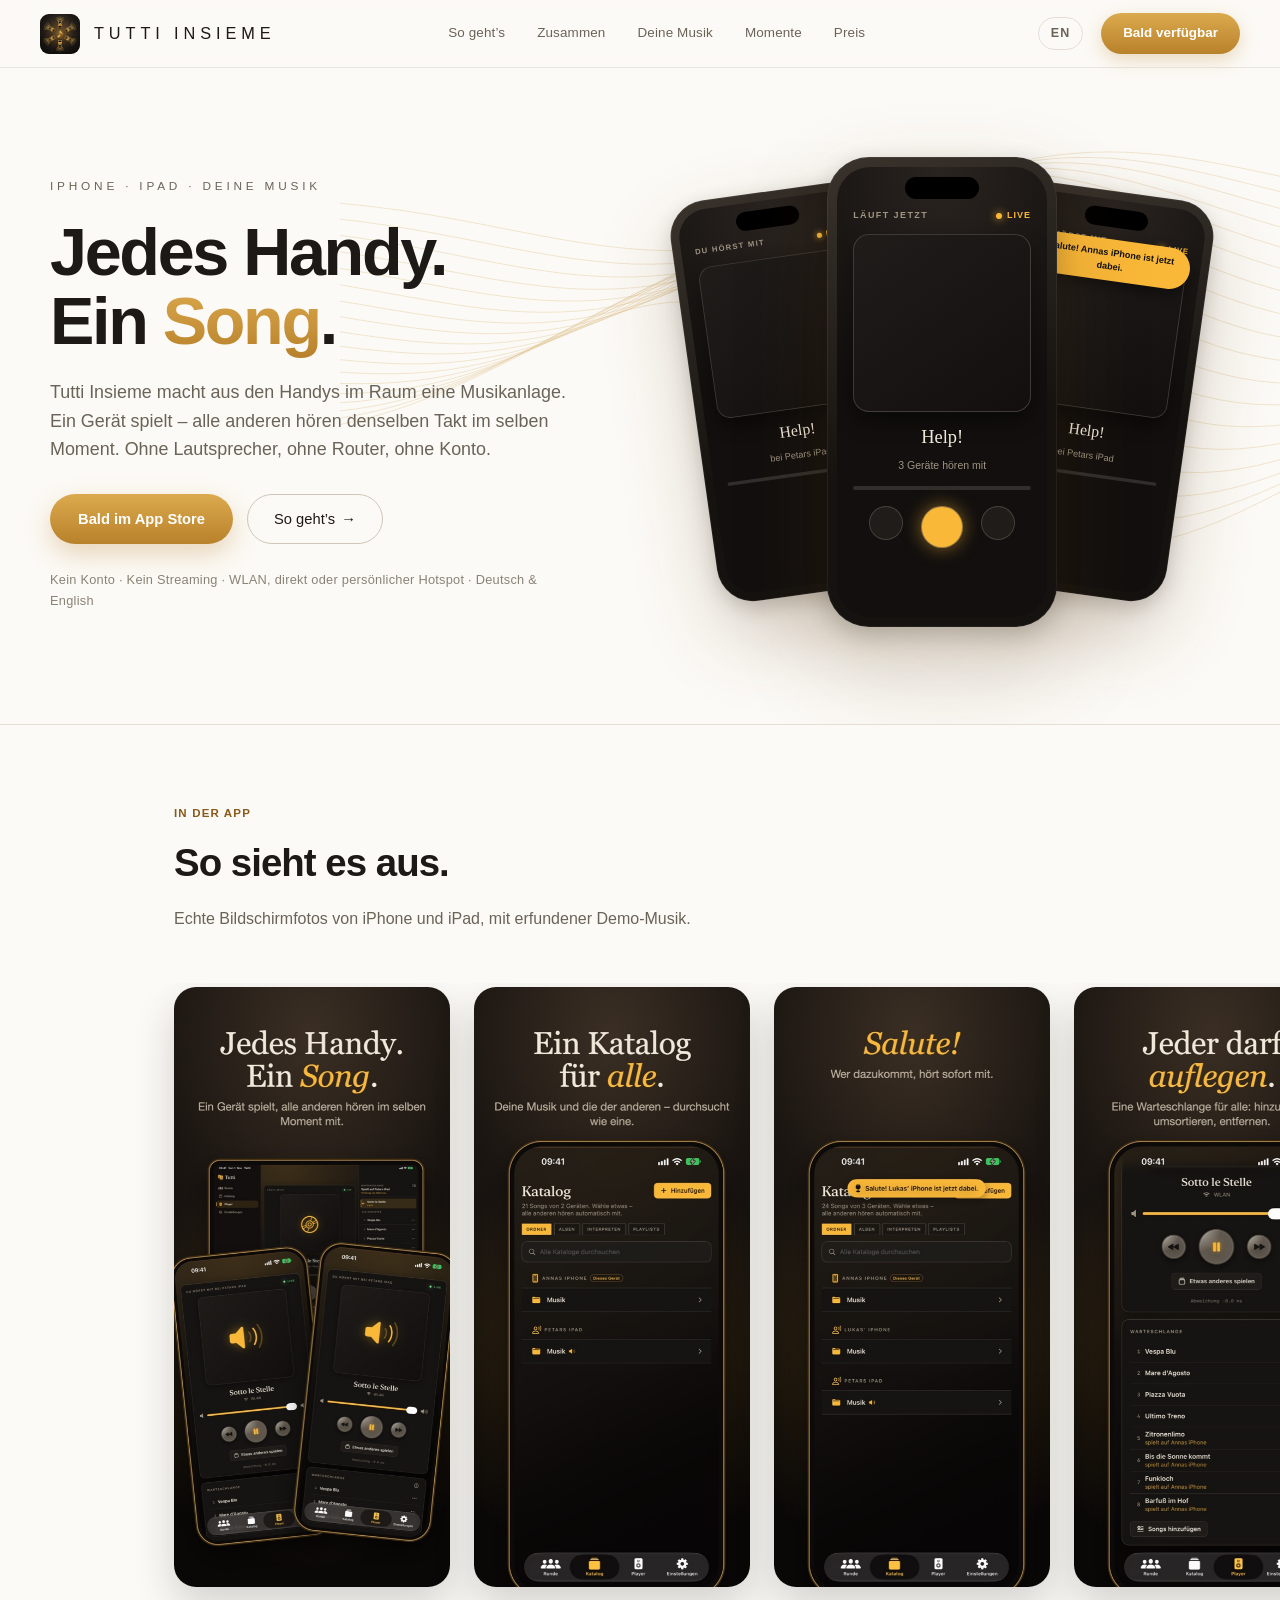
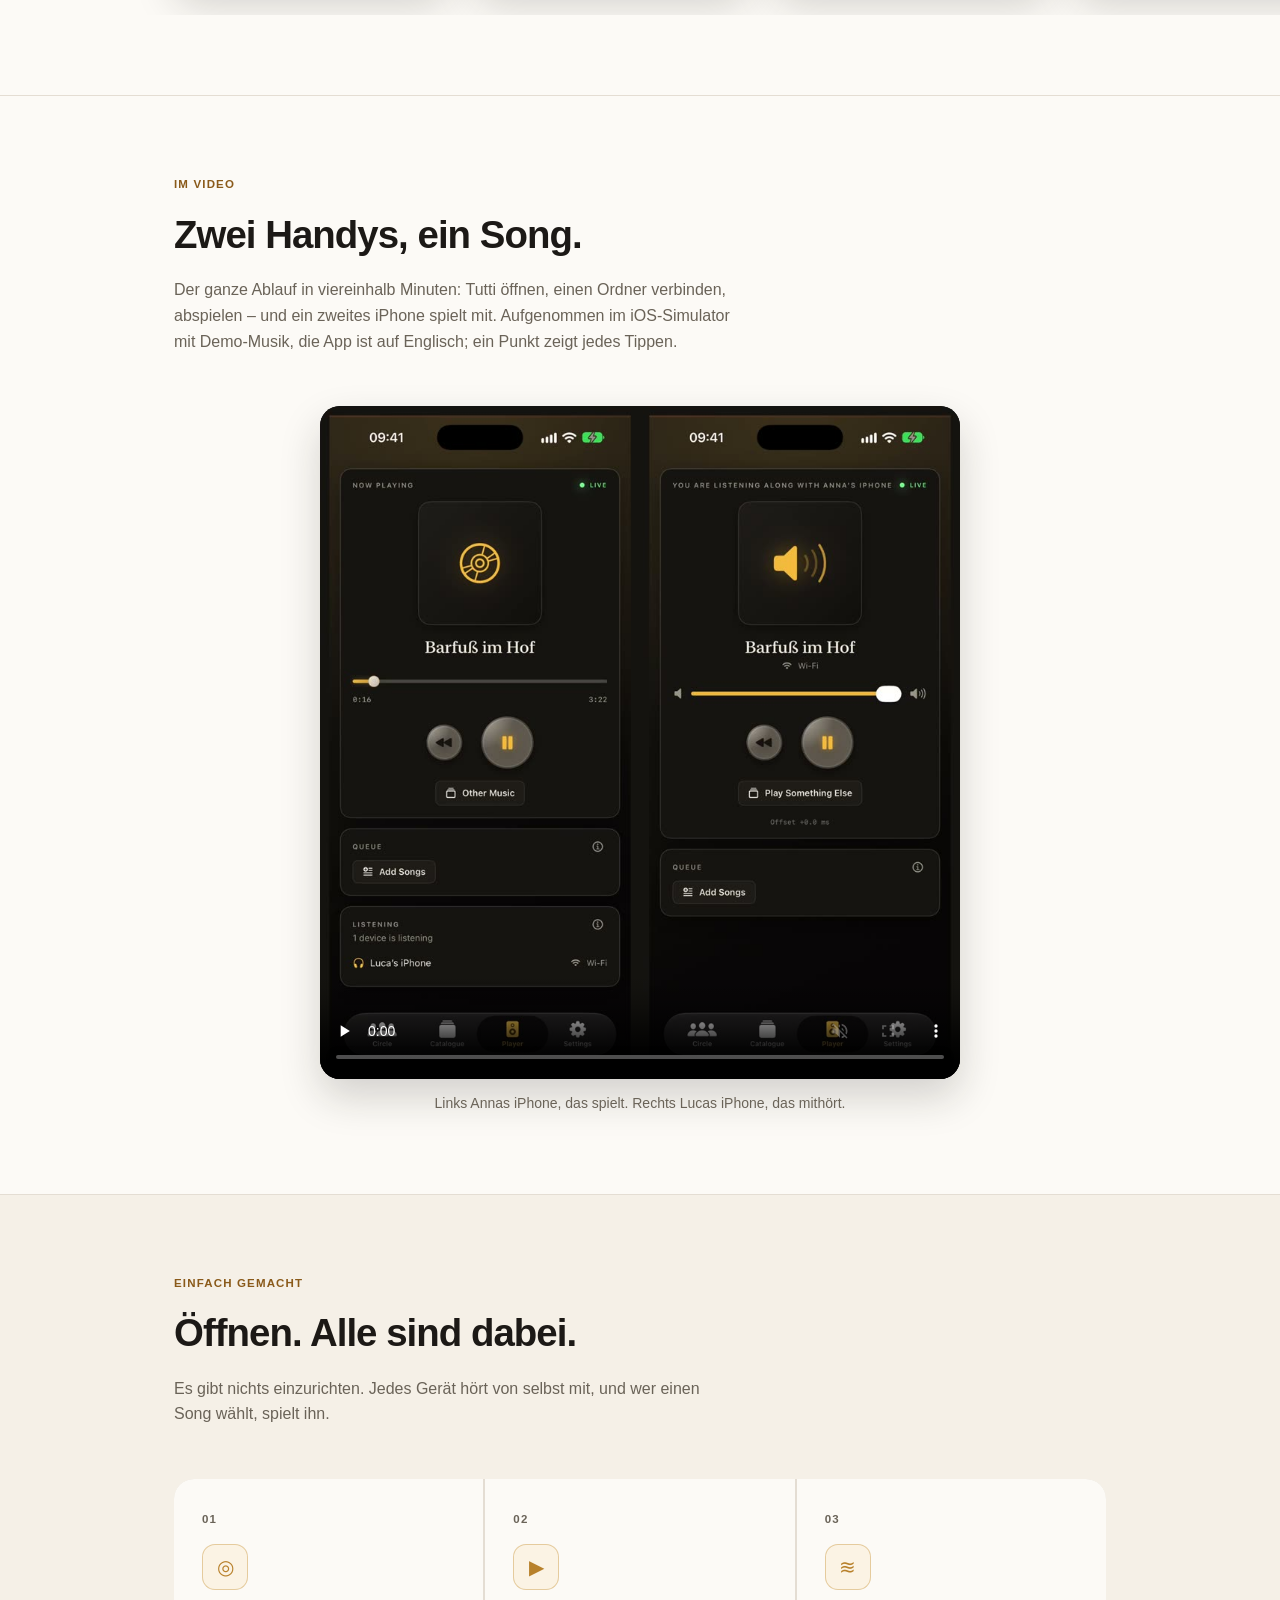
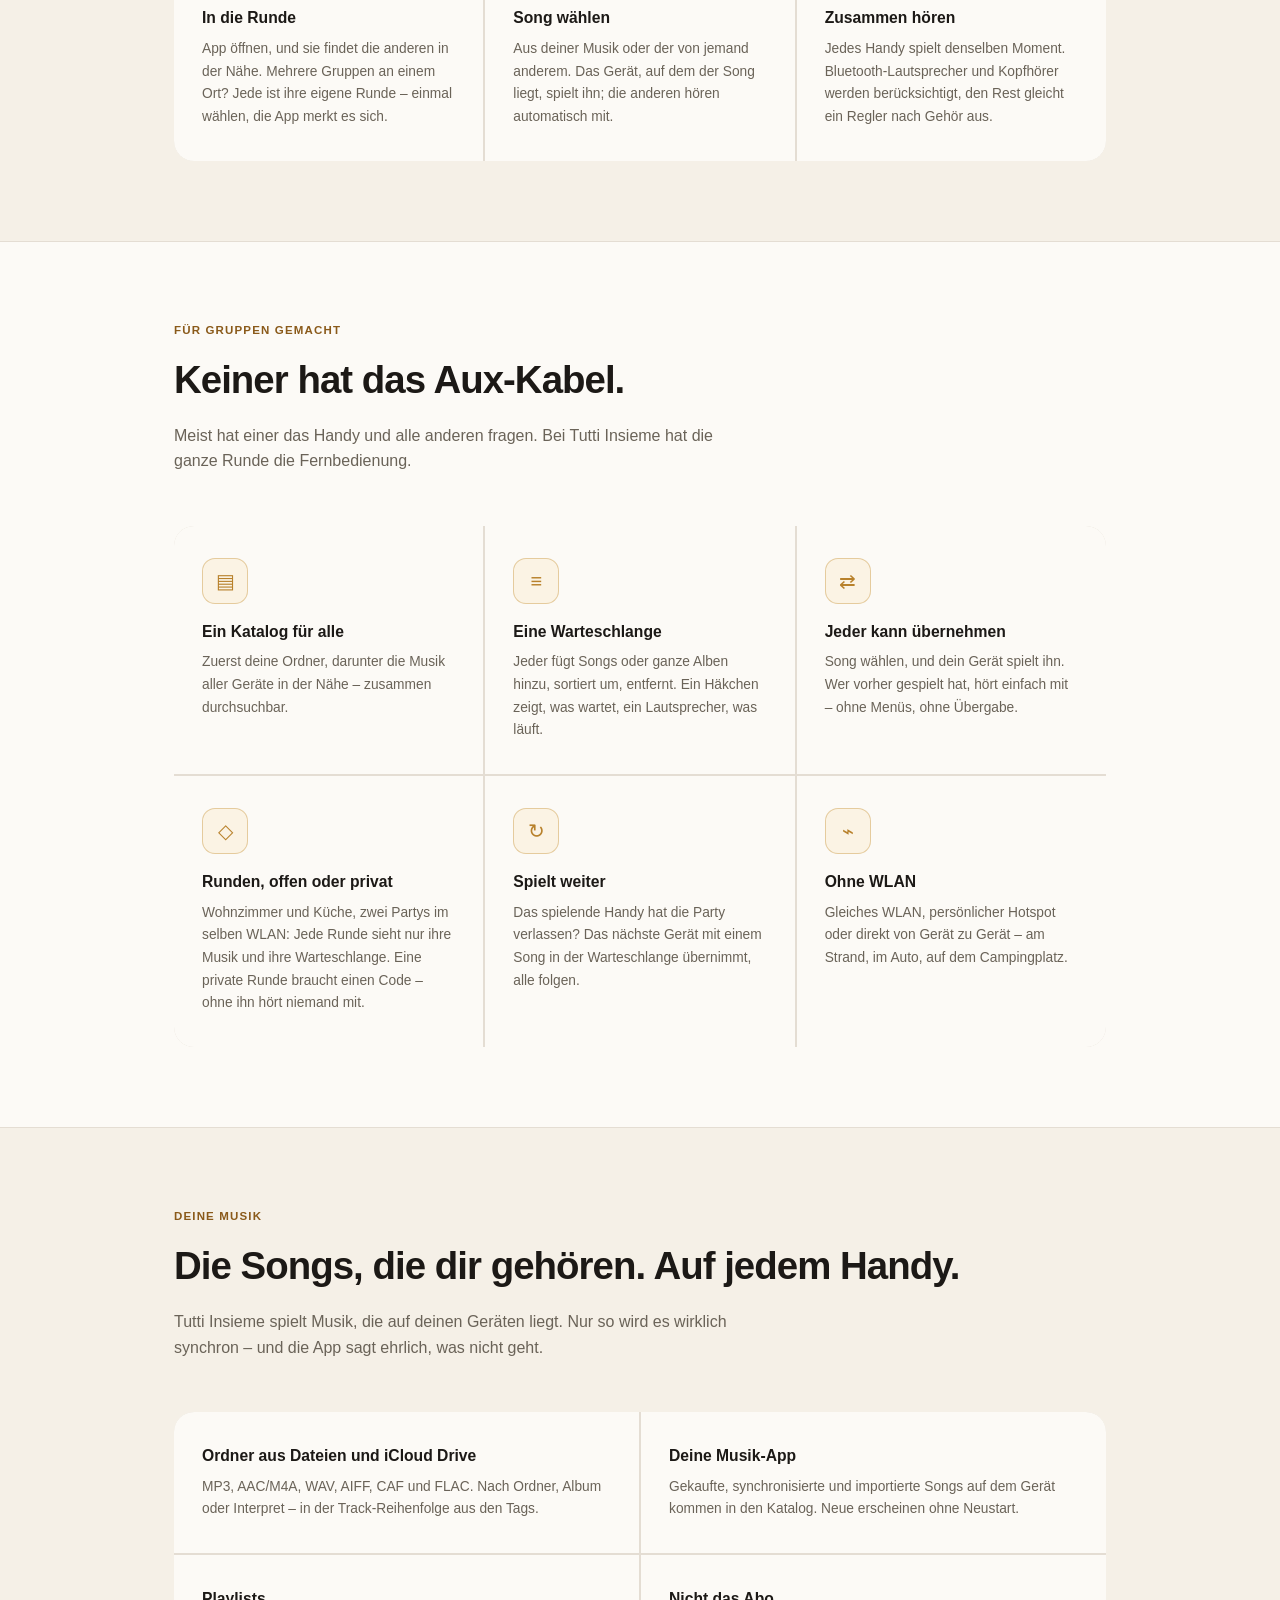
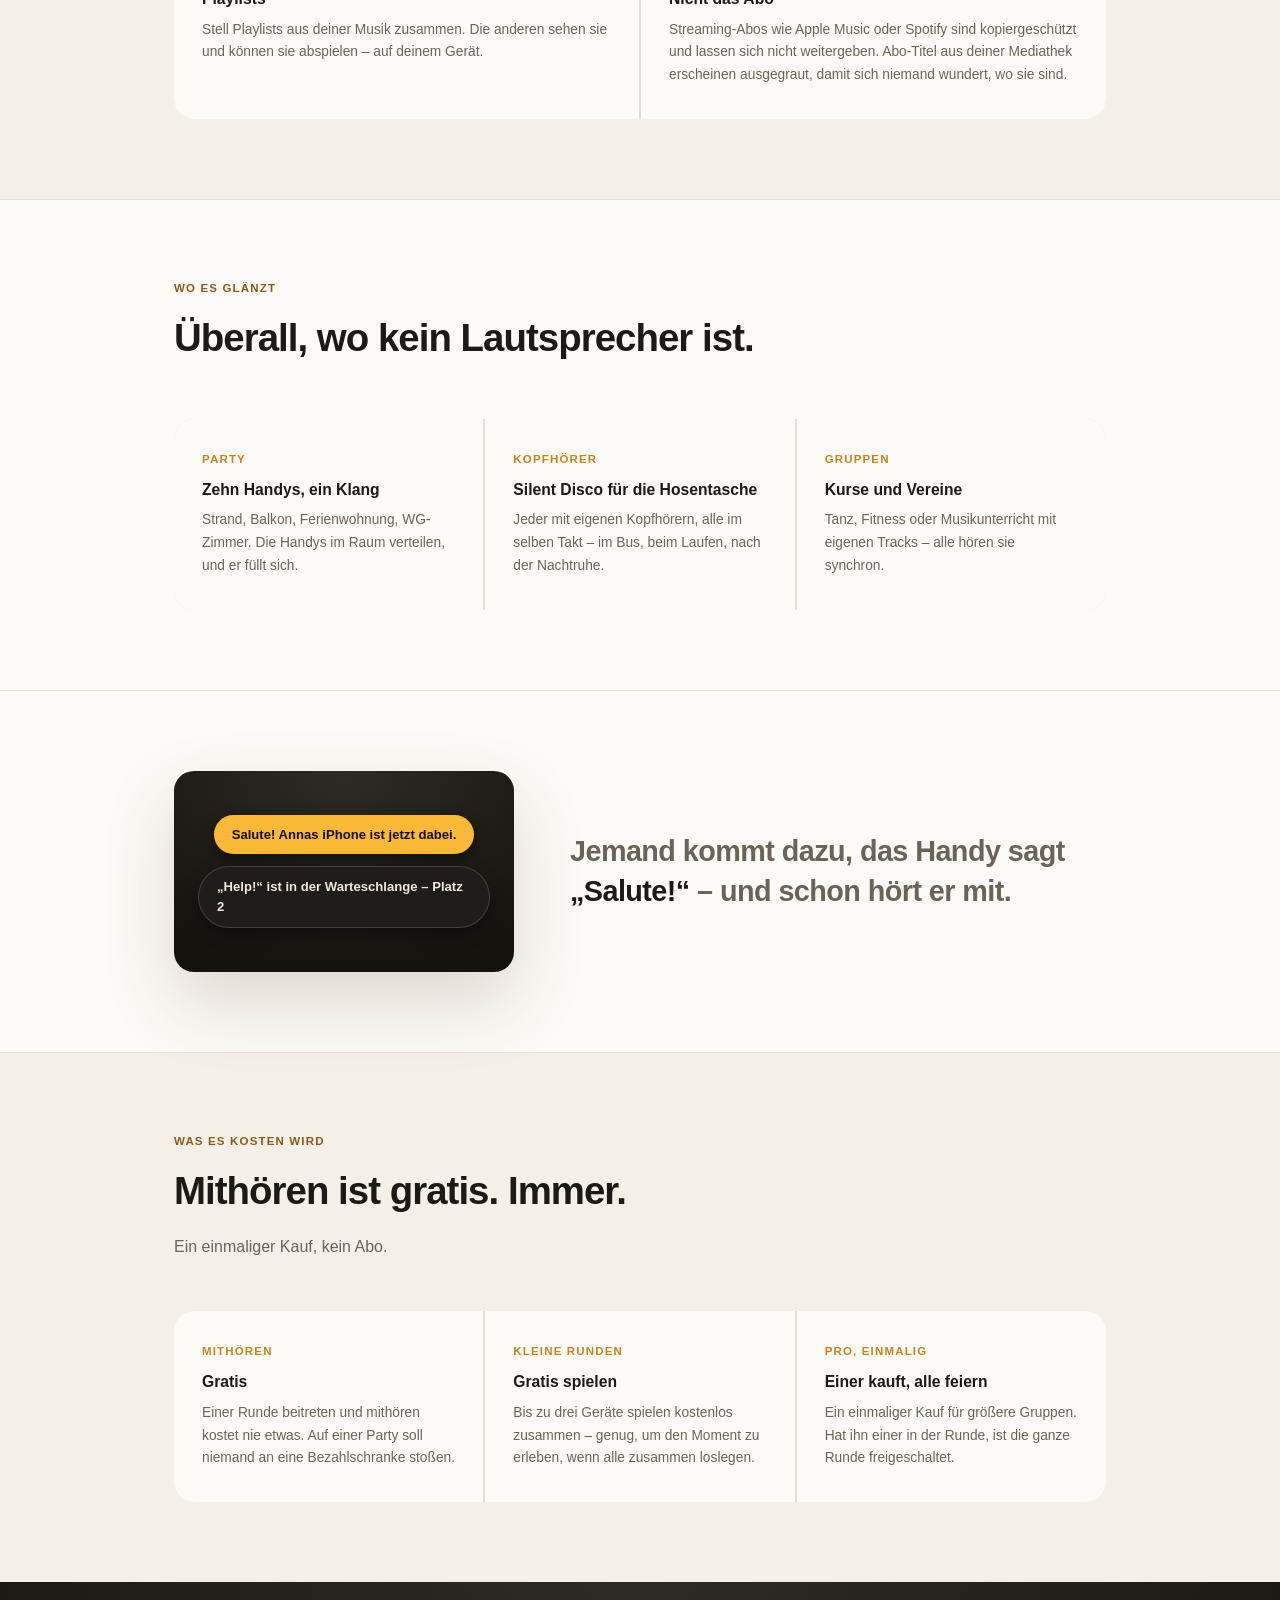
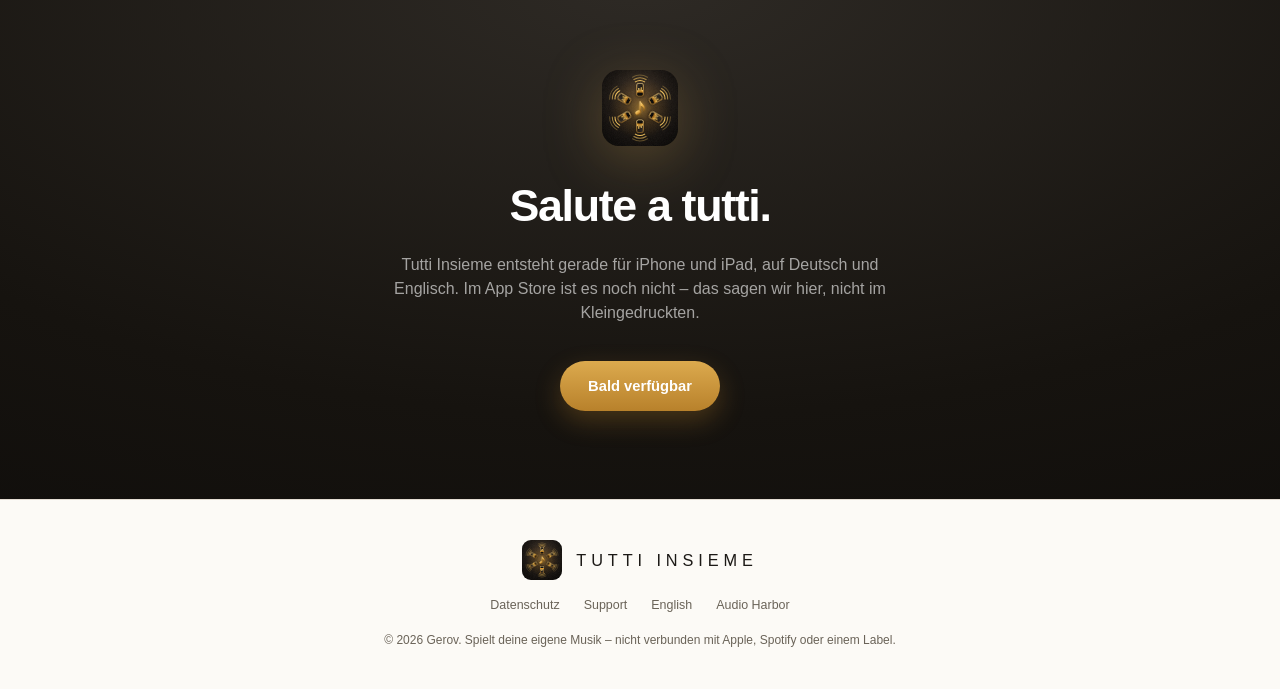
==== docs/de.html @ e4aeb588 "Update website from tutti-insieme-develop 8ef8d8b" ====
<!DOCTYPE html>
<html lang="de">
<head>
  <meta charset="UTF-8" />
  <meta name="viewport" content="width=device-width, initial-scale=1.0" />
  <title>Tutti Insieme — Jedes Handy. Ein Song.</title>
  <meta name="description" content="Tutti Insieme macht aus den iPhones und iPads im Raum eine Musikanlage. Ein Gerät spielt, alle hören denselben Takt im selben Moment. Deine eigene Musik, ohne Lautsprecher, ohne Konto." />
  <meta name="keywords" content="Musik auf mehreren Handys, Musik synchron iPhone, Silent Disco App, Party ohne Lautsprecher, gemeinsame Warteschlange, eigene Musik" />
  <link rel="icon" type="image/svg+xml" href="mark.svg" />
  <link rel="apple-touch-icon" href="icon-180.png" />
  <link rel="alternate" hreflang="de" href="de.html" />
  <link rel="alternate" hreflang="en" href="index.html" />
  <link rel="stylesheet" href="site.css" />
  <meta property="og:type" content="website" />
  <meta property="og:title" content="Tutti Insieme — Jedes Handy. Ein Song." />
  <meta property="og:description" content="Ein Gerät spielt, alle Handys im Raum spielen synchron mit. Deine eigene Musik, ohne Lautsprecher, ohne Konto." />
  <script type="application/ld+json">
  {
    "@context": "https://schema.org",
    "@type": "SoftwareApplication",
    "name": "Tutti Insieme",
    "applicationCategory": "MusicApplication",
    "operatingSystem": "iOS, iPadOS",
    "description": "Spielt deine eigene Musik auf allen iPhones und iPads im Raum gleichzeitig, synchron.",
    "inLanguage": ["de", "en"]
  }
  </script>
</head>
<body>

<nav>
  <a class="nav-logo" href="#" aria-label="Tutti Insieme">
    <img src="mark.svg" alt="" width="40" height="40" />
    <span class="brand-word">Tutti Insieme</span>
  </a>
  <div class="nav-links">
    <a href="#so-gehts" class="nav-link">So geht’s</a>
    <a href="#zusammen" class="nav-link">Zusammen</a>
    <a href="#musik" class="nav-link">Deine Musik</a>
    <a href="#momente" class="nav-link">Momente</a>
    <a href="#preis" class="nav-link">Preis</a>
  </div>
  <div class="nav-right">
    <a href="index.html" class="lang" hreflang="en" lang="en">EN</a>
    <a href="#holen" class="nav-cta">Bald verfügbar</a>
  </div>
</nav>

<section class="hero">
  <svg class="hero-waves" viewBox="0 0 1200 620" aria-hidden="true" focusable="false">
    <g fill="none" stroke="#c99a45" stroke-width="1" stroke-opacity="0.45">
      <polyline points="0,150.0 20,151.9 40,154.2 60,156.8 80,159.7 100,162.9 120,166.4 140,170.1 160,173.9 180,177.8 200,181.7 220,185.5 240,189.1 260,192.5 280,195.4 300,197.9 320,199.9 340,201.1 360,201.7 380,201.4 400,200.4 420,198.4 440,195.6 460,192.0 480,187.6 500,182.4 520,176.6 540,170.2 560,163.3 580,156.2 600,148.9 620,141.5 640,134.3 660,127.3 680,120.7 700,114.7 720,109.3 740,104.6 760,100.7 780,97.7 800,95.6 820,94.3 840,93.9 860,94.4 880,95.7 900,97.6 920,100.2 940,103.4 960,107.0 980,110.9 1000,115.0 1020,119.3 1040,123.6 1060,127.9 1080,132.0 1100,135.9 1120,139.5 1140,142.8 1160,145.8 1180,148.4 1200,150.7" />
      <polyline points="0,167.3 20,169.6 40,172.3 60,175.3 80,178.6 100,182.1 120,185.9 140,189.7 160,193.6 180,197.6 200,201.3 220,204.9 240,208.2 260,211.0 280,213.4 300,215.1 320,216.2 340,216.4 360,215.8 380,214.4 400,212.0 420,208.7 440,204.6 460,199.6 480,193.8 500,187.4 520,180.3 540,172.8 560,165.1 580,157.1 600,149.2 620,141.4 640,134.0 660,127.0 680,120.6 700,114.9 720,110.1 740,106.1 760,103.1 780,101.1 800,100.0 820,100.0 840,100.8 860,102.6 880,105.1 900,108.3 920,112.1 940,116.4 960,121.0 980,125.8 1000,130.8 1020,135.8 1040,140.7 1060,145.4 1080,149.9 1100,154.0 1120,157.8 1140,161.1 1160,164.1 1180,166.6 1200,168.6" />
      <polyline points="0,185.0 20,187.7 40,190.8 60,194.1 80,197.6 100,201.4 120,205.2 140,209.1 160,213.0 180,216.7 200,220.2 220,223.3 240,226.0 260,228.1 280,229.6 300,230.4 320,230.3 340,229.4 360,227.5 380,224.7 400,220.9 420,216.2 440,210.7 460,204.3 480,197.3 500,189.6 520,181.5 540,173.2 560,164.6 580,156.2 600,147.9 620,140.0 640,132.7 660,126.0 680,120.1 700,115.1 720,111.2 740,108.3 760,106.4 780,105.7 800,106.0 820,107.3 840,109.6 860,112.7 880,116.6 900,121.1 920,126.1 940,131.5 960,137.1 980,142.8 1000,148.5 1020,154.1 1040,159.4 1060,164.5 1080,169.1 1100,173.3 1120,177.1 1140,180.3 1160,183.1 1180,185.3 1200,187.0" />
      <polyline points="0,202.9 20,206.0 40,209.3 60,212.8 80,216.5 100,220.3 120,224.2 140,227.9 160,231.5 180,234.9 200,237.8 220,240.3 240,242.2 260,243.4 280,243.9 300,243.4 320,242.1 340,239.8 360,236.5 380,232.2 400,227.0 420,220.9 440,214.0 460,206.4 480,198.2 500,189.5 520,180.6 540,171.5 560,162.6 580,153.9 600,145.6 620,137.9 640,131.0 660,125.0 680,120.0 700,116.1 720,113.3 740,111.8 760,111.4 780,112.1 800,114.0 820,116.9 840,120.7 860,125.3 880,130.6 900,136.4 920,142.5 940,148.9 960,155.4 980,161.9 1000,168.2 1020,174.2 1040,179.8 1060,185.0 1080,189.6 1100,193.7 1120,197.3 1140,200.2 1160,202.6 1180,204.4 1200,205.7" />
      <polyline points="0,221.0 20,224.2 40,227.7 60,231.4 80,235.1 100,238.8 120,242.4 140,245.8 160,249.0 180,251.7 200,254.0 220,255.6 240,256.5 260,256.6 280,255.8 300,254.0 320,251.3 340,247.6 360,242.8 380,237.1 400,230.4 420,223.0 440,214.8 460,206.0 480,196.9 500,187.4 520,177.9 540,168.5 560,159.4 580,150.9 600,143.0 620,135.9 640,129.8 660,124.8 680,121.1 700,118.5 720,117.3 740,117.3 760,118.6 780,121.0 800,124.6 820,129.1 840,134.5 860,140.6 880,147.2 900,154.3 920,161.5 940,168.8 960,176.0 980,183.0 1000,189.7 1020,195.9 1040,201.6 1060,206.7 1080,211.2 1100,215.0 1120,218.1 1140,220.6 1160,222.5 1180,223.8 1200,224.5" />
      <polyline points="0,238.9 20,242.3 40,245.8 60,249.4 80,253.0 100,256.4 120,259.6 140,262.6 160,265.1 180,267.0 200,268.3 220,268.9 240,268.6 260,267.5 280,265.3 300,262.1 320,257.9 340,252.7 360,246.5 380,239.3 400,231.4 420,222.7 440,213.4 460,203.8 480,193.9 500,184.0 520,174.2 540,164.8 560,156.0 580,147.9 600,140.8 620,134.7 640,129.8 660,126.2 680,124.0 700,123.1 720,123.7 740,125.5 760,128.6 780,132.9 800,138.2 820,144.5 840,151.4 860,158.9 880,166.8 900,174.9 920,183.1 940,191.1 960,198.8 980,206.2 1000,213.0 1020,219.2 1040,224.7 1060,229.5 1080,233.6 1100,236.9 1120,239.4 1140,241.3 1160,242.5 1180,243.1 1200,243.1" />
      <polyline points="0,256.6 20,259.9 40,263.4 60,266.7 80,270.0 100,273.0 120,275.6 140,277.9 160,279.5 180,280.5 200,280.7 220,280.1 240,278.5 260,275.9 280,272.3 300,267.7 320,262.0 340,255.3 360,247.7 380,239.3 400,230.1 420,220.4 440,210.4 460,200.1 480,189.8 500,179.8 520,170.1 540,161.2 560,153.0 580,145.8 600,139.8 620,135.1 640,131.8 660,129.9 680,129.6 700,130.6 720,133.1 740,136.9 760,142.0 780,148.2 800,155.3 820,163.1 840,171.5 860,180.3 880,189.3 900,198.3 920,207.2 940,215.6 960,223.6 980,231.0 1000,237.7 1020,243.6 1040,248.8 1060,253.0 1080,256.4 1100,259.0 1120,260.8 1140,261.9 1160,262.3 1180,262.1 1200,261.4" />
      <polyline points="0,273.7 20,277.0 40,280.1 60,283.1 80,285.9 100,288.2 120,290.2 140,291.5 160,292.2 180,292.0 200,291.0 220,289.0 240,286.1 260,282.0 280,277.0 300,270.9 320,263.7 340,255.7 360,246.9 380,237.3 400,227.2 420,216.8 440,206.2 460,195.7 480,185.4 500,175.6 520,166.5 540,158.4 560,151.3 580,145.4 600,141.0 620,138.0 640,136.6 660,136.7 680,138.4 700,141.5 720,146.1 740,152.0 760,159.1 780,167.1 800,175.9 820,185.2 840,195.0 860,204.9 880,214.7 900,224.3 920,233.5 940,242.2 960,250.2 980,257.3 1000,263.6 1020,269.0 1040,273.4 1060,276.9 1080,279.4 1100,281.1 1120,282.0 1140,282.1 1160,281.6 1180,280.6 1200,279.0" />
      <polyline points="0,290.2 20,293.2 40,295.9 60,298.4 80,300.5 100,302.1 120,303.1 140,303.4 160,302.9 180,301.5 200,299.1 220,295.8 240,291.4 260,285.9 280,279.4 300,271.9 320,263.5 340,254.3 360,244.4 380,234.0 400,223.2 420,212.4 440,201.7 460,191.3 480,181.4 500,172.3 520,164.2 540,157.3 560,151.7 580,147.5 600,144.9 620,144.0 640,144.7 660,147.1 680,151.0 700,156.4 720,163.2 740,171.1 760,180.0 780,189.8 800,200.1 820,210.8 840,221.6 860,232.3 880,242.7 900,252.6 920,261.9 940,270.4 960,278.0 980,284.6 1000,290.2 1020,294.7 1040,298.2 1060,300.7 1080,302.2 1100,302.8 1120,302.6 1140,301.7 1160,300.2 1180,298.2 1200,295.8" />
      <polyline points="0,305.9 20,308.4 40,310.5 60,312.3 80,313.6 100,314.3 120,314.2 140,313.4 160,311.6 180,308.9 200,305.2 220,300.4 240,294.6 260,287.7 280,279.9 300,271.1 320,261.6 340,251.4 360,240.8 380,229.9 400,218.9 420,208.0 440,197.5 460,187.7 480,178.7 500,170.7 520,164.0 540,158.7 560,154.9 580,152.8 600,152.4 620,153.8 640,156.9 660,161.6 680,167.8 700,175.5 720,184.4 740,194.3 760,205.0 780,216.3 800,227.9 820,239.6 840,251.1 860,262.3 880,272.9 900,282.8 920,291.8 940,299.8 960,306.7 980,312.5 1000,317.0 1020,320.5 1040,322.8 1060,324.1 1080,324.3 1100,323.8 1120,322.4 1140,320.4 1160,317.8 1180,314.9 1200,311.6" />
      <polyline points="0,320.6 20,322.4 40,323.9 60,324.9 80,325.2 100,324.8 120,323.6 140,321.5 160,318.5 180,314.4 200,309.3 220,303.1 240,296.0 260,287.8 280,278.8 300,269.1 320,258.7 340,247.9 360,236.8 380,225.7 400,214.8 420,204.4 440,194.6 460,185.7 480,178.0 500,171.6 520,166.6 540,163.4 560,161.8 580,162.0 600,164.1 620,167.9 640,173.5 660,180.6 680,189.2 700,199.0 720,209.9 740,221.6 760,233.8 780,246.4 800,258.9 820,271.3 840,283.3 860,294.5 880,305.0 900,314.4 920,322.7 940,329.9 960,335.7 980,340.3 1000,343.6 1020,345.7 1040,346.6 1060,346.5 1080,345.4 1100,343.5 1120,340.9 1140,337.8 1160,334.2 1180,330.3 1200,326.2" />
      <polyline points="0,334.1 20,335.3 40,335.9 60,335.9 80,335.2 100,333.7 120,331.3 140,327.9 160,323.5 180,318.1 200,311.7 220,304.3 240,295.9 260,286.7 280,276.8 300,266.3 320,255.3 340,244.2 360,233.1 380,222.3 400,211.9 420,202.3 440,193.7 460,186.2 480,180.2 500,175.7 520,172.9 540,172.0 560,172.9 580,175.7 600,180.3 620,186.7 640,194.8 660,204.3 680,215.1 700,226.9 720,239.6 740,252.8 760,266.2 780,279.7 800,292.8 820,305.5 840,317.4 860,328.3 880,338.2 900,346.8 920,354.0 940,359.9 960,364.4 980,367.5 1000,369.3 1020,369.8 1040,369.2 1060,367.6 1080,365.1 1100,361.8 1120,357.9 1140,353.6 1160,349.0 1180,344.3 1200,339.4" />
      <polyline points="0,346.5 20,346.8 40,346.5 60,345.5 80,343.7 100,341.0 120,337.3 140,332.7 160,327.0 180,320.4 200,312.8 220,304.2 240,294.9 260,284.8 280,274.2 300,263.3 320,252.2 340,241.2 360,230.5 380,220.3 400,210.9 420,202.6 440,195.5 460,189.9 480,186.0 500,183.8 520,183.5 540,185.1 560,188.7 580,194.1 600,201.4 620,210.4 640,220.9 660,232.6 680,245.4 700,259.1 720,273.2 740,287.5 760,301.8 780,315.7 800,329.0 820,341.4 840,352.8 860,363.0 880,371.8 900,379.2 920,385.0 940,389.4 960,392.2 980,393.6 1000,393.6 1020,392.5 1040,390.2 1060,386.9 1080,382.9 1100,378.3 1120,373.2 1140,367.8 1160,362.3 1180,356.7 1200,351.3" />
      <polyline points="0,357.7 20,357.1 40,355.8 60,353.7 80,350.7 100,346.8 120,341.9 140,336.1 160,329.3 180,321.5 200,312.9 220,303.4 240,293.4 260,282.8 280,271.9 300,260.9 320,250.0 340,239.5 360,229.6 380,220.6 400,212.6 420,206.0 440,200.9 460,197.5 480,196.0 500,196.4 520,198.7 540,203.1 560,209.4 580,217.6 600,227.5 620,238.9 640,251.7 660,265.4 680,280.0 700,295.0 720,310.2 740,325.2 760,339.8 780,353.7 800,366.7 820,378.5 840,388.9 860,397.9 880,405.2 900,411.0 920,415.0 940,417.5 960,418.4 980,417.9 1000,416.0 1020,413.0 1040,409.0 1060,404.2 1080,398.7 1100,392.7 1120,386.5 1140,380.1 1160,373.8 1180,367.6 1200,361.7" />
      <polyline points="0,367.6 20,366.1 40,363.7 60,360.5 80,356.4 100,351.4 120,345.4 140,338.4 160,330.6 180,321.9 200,312.5 220,302.5 240,292.0 260,281.2 280,270.4 300,259.8 320,249.6 340,240.0 360,231.3 380,223.8 400,217.7 420,213.2 440,210.4 460,209.6 480,210.7 500,213.8 520,219.0 540,226.2 560,235.3 580,246.1 600,258.5 620,272.2 640,286.9 660,302.3 680,318.2 700,334.1 720,349.9 740,365.2 760,379.6 780,393.0 800,405.1 820,415.7 840,424.7 860,432.0 880,437.5 900,441.3 920,443.3 940,443.7 960,442.5 980,439.9 1000,436.1 1020,431.2 1040,425.4 1060,419.0 1080,412.1 1100,405.0 1120,397.7 1140,390.5 1160,383.6 1180,376.9 1200,370.7" />
      <polyline points="0,376.5 20,373.9 40,370.6 60,366.3 80,361.1 100,355.0 120,348.0 140,340.1 160,331.5 180,322.1 200,312.2 220,301.9 240,291.3 260,280.8 280,270.4 300,260.6 320,251.4 340,243.2 360,236.3 380,230.7 400,226.8 420,224.7 440,224.6 460,226.4 480,230.4 500,236.5 520,244.5 540,254.5 560,266.2 580,279.5 600,294.1 620,309.7 640,326.0 660,342.6 680,359.3 700,375.8 720,391.6 740,406.5 760,420.2 780,432.6 800,443.3 820,452.3 840,459.4 860,464.7 880,468.0 900,469.5 920,469.2 940,467.2 960,463.8 980,459.1 1000,453.2 1020,446.5 1040,439.1 1060,431.2 1080,423.1 1100,414.9 1120,406.8 1140,399.0 1160,391.6 1180,384.7 1200,378.3" />
      <polyline points="0,384.4 20,380.8 40,376.4 60,371.2 80,365.0 100,358.0 120,350.2 140,341.6 160,332.4 180,322.6 200,312.5 220,302.3 240,292.0 260,282.1 280,272.6 300,264.0 320,256.3 340,249.9 360,245.0 380,241.7 400,240.3 420,240.9 440,243.6 460,248.4 480,255.3 500,264.3 520,275.1 540,287.7 560,301.9 580,317.3 600,333.7 620,350.8 640,368.2 660,385.6 680,402.6 700,419.0 720,434.3 740,448.3 760,460.8 780,471.5 800,480.4 820,487.3 840,492.1 860,494.9 880,495.8 900,494.7 920,492.0 940,487.6 960,481.9 980,475.1 1000,467.3 1020,458.8 1040,449.9 1060,440.7 1080,431.5 1100,422.5 1120,413.9 1140,405.6 1160,398.0 1180,391.1 1200,384.9" />
      <polyline points="0,391.4 20,386.9 40,381.6 60,375.5 80,368.5 100,360.8 120,352.3 140,343.3 160,333.8 180,324.0 200,314.1 220,304.2 240,294.7 260,285.8 280,277.6 300,270.5 320,264.8 340,260.5 360,258.0 380,257.3 400,258.7 420,262.2 440,267.8 460,275.5 480,285.3 500,297.1 520,310.5 540,325.5 560,341.8 580,359.0 600,376.8 620,394.9 640,412.9 660,430.4 680,447.1 700,462.7 720,476.9 740,489.5 760,500.1 780,508.8 800,515.3 820,519.7 840,521.9 860,522.1 880,520.2 900,516.5 920,511.2 940,504.4 960,496.4 980,487.5 1000,477.9 1020,467.9 1040,457.7 1060,447.5 1080,437.5 1100,427.9 1120,418.9 1140,410.6 1160,403.0 1180,396.3 1200,390.4" />
    </g>
  </svg>
  <div class="hero-inner">
    <div class="hero-copy">
      <span class="hero-eyebrow">iPhone · iPad · Deine Musik</span>
      <h1>Jedes Handy.<br>Ein <em>Song</em>.</h1>
      <p>Tutti Insieme macht aus den Handys im Raum eine Musikanlage. Ein Gerät spielt – alle anderen hören denselben Takt im selben Moment. Ohne Lautsprecher, ohne Router, ohne Konto.</p>
      <div class="hero-actions">
        <a href="#holen" class="btn-primary">Bald im App Store</a>
        <a href="#so-gehts" class="btn-secondary">So geht’s</a>
      </div>
      <p class="hero-trust">Kein Konto · Kein Streaming · WLAN, direkt oder persönlicher Hotspot · Deutsch &amp; English</p>
    </div>
    <div class="phones" aria-label="Drei Handys spielen denselben Song synchron" role="img">
      <div class="phone left" aria-hidden="true">
        <div class="screen">
          <div class="ui-row"><span class="ui-label">Du hörst mit</span><span class="ui-lamp">Live</span></div>
          <div class="art"><div class="eq"><span></span><span></span><span></span><span></span><span></span></div></div>
          <div class="ui-title">Help!</div>
          <div class="ui-sub">bei Petars iPad</div>
          <div class="ui-bar"><i></i></div>
        </div>
      </div>
      <div class="phone center" aria-hidden="true">
        <div class="screen">
          <div class="ui-row"><span class="ui-label">Läuft jetzt</span><span class="ui-lamp">Live</span></div>
          <div class="art"><div class="eq"><span></span><span></span><span></span><span></span><span></span></div></div>
          <div class="ui-title">Help!</div>
          <div class="ui-sub">3 Geräte hören mit</div>
          <div class="ui-bar"><i></i></div>
          <div class="ui-buttons"><b></b><b class="play"></b><b></b></div>
        </div>
      </div>
      <div class="phone right" aria-hidden="true">
        <div class="screen">
          <div class="salute">Salute! Annas iPhone ist jetzt dabei.</div>
          <div class="ui-row"><span class="ui-label">Du hörst mit</span><span class="ui-lamp">Live</span></div>
          <div class="art"><div class="eq"><span></span><span></span><span></span><span></span><span></span></div></div>
          <div class="ui-title">Help!</div>
          <div class="ui-sub">bei Petars iPad</div>
          <div class="ui-bar"><i></i></div>
        </div>
      </div>
    </div>
  </div>
</section>

<hr class="divider" />

<section class="section shots" id="screens">
  <div class="container">
    <div class="section-header">
      <div class="section-eyebrow">In der App</div>
      <h2 class="section-title">So sieht es aus.</h2>
      <p class="section-sub">Echte Bildschirmfotos von iPhone und iPad, mit erfundener Demo-Musik.</p>
    </div>
  </div>
  <div class="shots-strip" role="list" aria-label="Bildschirmfotos">
      <img src="screenshots/de-1-hero.jpg" alt="Jedes Handy, ein Song" width="506" height="1100" loading="lazy" />
      <img src="screenshots/de-2-catalogue.jpg" alt="Ein Katalog für alle" width="506" height="1100" loading="lazy" />
      <img src="screenshots/de-3-salute.jpg" alt="Salute!, wenn jemand dazukommt" width="506" height="1100" loading="lazy" />
      <img src="screenshots/de-4-queue.jpg" alt="Eine Warteschlange für alle" width="506" height="1100" loading="lazy" />
      <img src="screenshots/de-5-album.jpg" alt="Deine Musik, ohne Abo" width="506" height="1100" loading="lazy" />
      <img src="screenshots/de-6-circle.jpg" alt="Private Runden mit Code oder QR-Code" width="506" height="1100" loading="lazy" />
  </div>
</section>

<hr class="divider" />

<section class="section" id="video">
  <div class="container">
    <div class="section-header">
      <div class="section-eyebrow">Im Video</div>
      <h2 class="section-title">Zwei Handys, ein Song.</h2>
      <p class="section-sub">Der ganze Ablauf in viereinhalb Minuten: Tutti öffnen, einen Ordner verbinden, abspielen – und ein zweites iPhone spielt mit. Aufgenommen im iOS-Simulator mit Demo-Musik, die App ist auf Englisch; ein Punkt zeigt jedes Tippen.</p>
    </div>
    <figure class="demo-video">
      <video controls playsinline muted preload="none" poster="video/tutti-demo.jpg" width="856" height="900">
        <source src="video/tutti-demo.mp4" type="video/mp4" />
      </video>
      <figcaption>Links Annas iPhone, das spielt. Rechts Lucas iPhone, das mithört.</figcaption>
    </figure>
  </div>
</section>

<hr class="divider" />

<section class="section tinted" id="so-gehts">
  <div class="container">
    <div class="section-header">
      <div class="section-eyebrow">Einfach gemacht</div>
      <h2 class="section-title">Öffnen. Alle sind dabei.</h2>
      <p class="section-sub">Es gibt nichts einzurichten. Jedes Gerät hört von selbst mit, und wer einen Song wählt, spielt ihn.</p>
    </div>
    <div class="grid">
      <div class="cell">
        <div class="cell-num">01</div>
        <span class="icon">◎</span>
        <h3>In die Runde</h3>
        <p>App öffnen, und sie findet die anderen in der Nähe. Mehrere Gruppen an einem Ort? Jede ist ihre eigene Runde – einmal wählen, die App merkt es sich.</p>
      </div>
      <div class="cell">
        <div class="cell-num">02</div>
        <span class="icon">▶</span>
        <h3>Song wählen</h3>
        <p>Aus deiner Musik oder der von jemand anderem. Das Gerät, auf dem der Song liegt, spielt ihn; die anderen hören automatisch mit.</p>
      </div>
      <div class="cell">
        <div class="cell-num">03</div>
        <span class="icon">≋</span>
        <h3>Zusammen hören</h3>
        <p>Jedes Handy spielt denselben Moment. Bluetooth-Lautsprecher und Kopfhörer werden berücksichtigt, den Rest gleicht ein Regler nach Gehör aus.</p>
      </div>
    </div>
  </div>
</section>

<hr class="divider" />

<section class="section" id="zusammen">
  <div class="container">
    <div class="section-header">
      <div class="section-eyebrow">Für Gruppen gemacht</div>
      <h2 class="section-title">Keiner hat das Aux-Kabel.</h2>
      <p class="section-sub">Meist hat einer das Handy und alle anderen fragen. Bei Tutti Insieme hat die ganze Runde die Fernbedienung.</p>
    </div>
    <div class="grid">
      <div class="cell">
        <span class="icon">▤</span>
        <h3>Ein Katalog für alle</h3>
        <p>Zuerst deine Ordner, darunter die Musik aller Geräte in der Nähe – zusammen durchsuchbar.</p>
      </div>
      <div class="cell">
        <span class="icon">≡</span>
        <h3>Eine Warteschlange</h3>
        <p>Jeder fügt Songs oder ganze Alben hinzu, sortiert um, entfernt. Ein Häkchen zeigt, was wartet, ein Lautsprecher, was läuft.</p>
      </div>
      <div class="cell">
        <span class="icon">⇄</span>
        <h3>Jeder kann übernehmen</h3>
        <p>Song wählen, und dein Gerät spielt ihn. Wer vorher gespielt hat, hört einfach mit – ohne Menüs, ohne Übergabe.</p>
      </div>
      <div class="cell">
        <span class="icon">◇</span>
        <h3>Runden, offen oder privat</h3>
        <p>Wohnzimmer und Küche, zwei Partys im selben WLAN: Jede Runde sieht nur ihre Musik und ihre Warteschlange. Eine private Runde braucht einen Code – ohne ihn hört niemand mit.</p>
      </div>
      <div class="cell">
        <span class="icon">↻</span>
        <h3>Spielt weiter</h3>
        <p>Das spielende Handy hat die Party verlassen? Das nächste Gerät mit einem Song in der Warteschlange übernimmt, alle folgen.</p>
      </div>
      <div class="cell">
        <span class="icon">⌁</span>
        <h3>Ohne WLAN</h3>
        <p>Gleiches WLAN, persönlicher Hotspot oder direkt von Gerät zu Gerät – am Strand, im Auto, auf dem Campingplatz.</p>
      </div>
    </div>
  </div>
</section>

<hr class="divider" />

<section class="section tinted" id="musik">
  <div class="container">
    <div class="section-header">
      <div class="section-eyebrow">Deine Musik</div>
      <h2 class="section-title">Die Songs, die dir gehören. Auf jedem Handy.</h2>
      <p class="section-sub">Tutti Insieme spielt Musik, die auf deinen Geräten liegt. Nur so wird es wirklich synchron – und die App sagt ehrlich, was nicht geht.</p>
    </div>
    <div class="grid two">
      <div class="cell">
        <h3>Ordner aus Dateien und iCloud Drive</h3>
        <p>MP3, AAC/M4A, WAV, AIFF, CAF und FLAC. Nach Ordner, Album oder Interpret – in der Track-Reihenfolge aus den Tags.</p>
      </div>
      <div class="cell">
        <h3>Deine Musik-App</h3>
        <p>Gekaufte, synchronisierte und importierte Songs auf dem Gerät kommen in den Katalog. Neue erscheinen ohne Neustart.</p>
      </div>
      <div class="cell">
        <h3>Playlists</h3>
        <p>Stell Playlists aus deiner Musik zusammen. Die anderen sehen sie und können sie abspielen – auf deinem Gerät.</p>
      </div>
      <div class="cell">
        <h3>Nicht das Abo</h3>
        <p>Streaming-Abos wie Apple Music oder Spotify sind kopiergeschützt und lassen sich nicht weitergeben. Abo-Titel aus deiner Mediathek erscheinen ausgegraut, damit sich niemand wundert, wo sie sind.</p>
      </div>
    </div>
  </div>
</section>

<hr class="divider" />

<section class="section" id="momente">
  <div class="container">
    <div class="section-header">
      <div class="section-eyebrow">Wo es glänzt</div>
      <h2 class="section-title">Überall, wo kein Lautsprecher ist.</h2>
    </div>
    <div class="grid">
      <div class="cell">
        <div class="cell-lead">Party</div>
        <h3>Zehn Handys, ein Klang</h3>
        <p>Strand, Balkon, Ferienwohnung, WG-Zimmer. Die Handys im Raum verteilen, und er füllt sich.</p>
      </div>
      <div class="cell">
        <div class="cell-lead">Kopfhörer</div>
        <h3>Silent Disco für die Hosentasche</h3>
        <p>Jeder mit eigenen Kopfhörern, alle im selben Takt – im Bus, beim Laufen, nach der Nachtruhe.</p>
      </div>
      <div class="cell">
        <div class="cell-lead">Gruppen</div>
        <h3>Kurse und Vereine</h3>
        <p>Tanz, Fitness oder Musikunterricht mit eigenen Tracks – alle hören sie synchron.</p>
      </div>
    </div>
  </div>
</section>

<div class="quote-section">
  <div class="quote-inner">
    <div class="banner-card" aria-hidden="true">
      <span class="pill">Salute! Annas iPhone ist jetzt dabei.</span>
      <span class="pill quiet">„Help!“ ist in der Warteschlange – Platz 2</span>
    </div>
    <p class="quote">Jemand kommt dazu, das Handy sagt <em>„Salute!“</em> – und schon hört er mit.</p>
  </div>
</div>

<section class="section tinted" id="preis">
  <div class="container">
    <div class="section-header">
      <div class="section-eyebrow">Was es kosten wird</div>
      <h2 class="section-title">Mithören ist gratis. Immer.</h2>
      <p class="section-sub">Ein einmaliger Kauf, kein Abo.</p>
    </div>
    <div class="grid">
      <div class="cell">
        <div class="cell-lead">Mithören</div>
        <h3>Gratis</h3>
        <p>Einer Runde beitreten und mithören kostet nie etwas. Auf einer Party soll niemand an eine Bezahlschranke stoßen.</p>
      </div>
      <div class="cell">
        <div class="cell-lead">Kleine Runden</div>
        <h3>Gratis spielen</h3>
        <p>Bis zu drei Geräte spielen kostenlos zusammen – genug, um den Moment zu erleben, wenn alle zusammen loslegen.</p>
      </div>
      <div class="cell">
        <div class="cell-lead">Pro, einmalig</div>
        <h3>Einer kauft, alle feiern</h3>
        <p>Ein einmaliger Kauf für größere Gruppen. Hat ihn einer in der Runde, ist die ganze Runde freigeschaltet.</p>
      </div>
    </div>
  </div>
</section>

<section class="cta-section" id="holen">
  <img class="cta-mark" src="mark.svg" alt="" width="76" height="76" />
  <h2>Salute a tutti.</h2>
  <p>Tutti Insieme entsteht gerade für iPhone und iPad, auf Deutsch und Englisch. Im App Store ist es noch nicht – das sagen wir hier, nicht im Kleingedruckten.</p>
  <span class="btn-cta">Bald verfügbar</span>
</section>

<footer>
  <a class="footer-logo" href="#" aria-label="Tutti Insieme">
    <img src="mark.svg" alt="" width="40" height="40" />
    <span class="brand-word">Tutti Insieme</span>
  </a>
  <div class="footer-links">
    <a href="privacy.html#de">Datenschutz</a>
    <a href="support.html#de">Support</a>
    <a href="index.html" hreflang="en" lang="en">English</a>
    <a href="https://petergerov.github.io/audio-harbor/">Audio Harbor</a>
  </div>
  <p>© 2026 Gerov. Spielt deine eigene Musik – nicht verbunden mit Apple, Spotify oder einem Label.</p>
</footer>

</body>
</html>
---- docs/site.css ----
/* Tutti Insieme — homepage. Same design language as Audio Harbor's site:
   warm paper, gold, quiet grids, a dark close. The phones carry the app's own colours. */

*, *::before, *::after { box-sizing: border-box; margin: 0; padding: 0; }

:root {
  --bg:        #fcfaf6;
  --bg2:       #f5f0e7;
  --text:      #1c1916;
  --secondary: #6a6358;
  --border:    #e4ddd3;
  --accent:    #8a5a1a;
  --amber:     #c4841e;
  --muted:     #8a8276;
  --radius:    12px;
  --radius-lg: 20px;
  --gold:      linear-gradient(180deg, #dcaa4e 0%, #b8812b 100%);
  --gold-line: #c99a45;

  /* The app's colours, for the phones */
  --app-chassis: #120f0e;
  --app-face:    #161412;
  --app-lift:    #1f1c1a;
  --app-ivory:   #f0e8d9;
  --app-dim:     #9e9482;
  --app-amber:   #fab838;
  --app-edge:    #615950;
}

html { scroll-behavior: smooth; }

body {
  font-family: -apple-system, BlinkMacSystemFont, "SF Pro Display", "Helvetica Neue", sans-serif;
  background: var(--bg);
  color: var(--text);
  line-height: 1.5;
  overflow-x: hidden;
  -webkit-font-smoothing: antialiased;
}

a { color: var(--accent); }

/* Navigation */
nav {
  position: fixed; top: 0; left: 0; right: 0; z-index: 100;
  display: flex; align-items: center; justify-content: space-between;
  padding: 0 40px;
  height: 68px;
  background: rgba(252,250,246,0.86);
  backdrop-filter: blur(20px) saturate(180%);
  -webkit-backdrop-filter: blur(20px) saturate(180%);
  border-bottom: 1px solid rgba(0,0,0,0.08);
}
.nav-logo, .footer-logo {
  display: flex; align-items: center; gap: 14px;
  color: var(--text); text-decoration: none;
}
.nav-logo img, .footer-logo img { display: block; width: 40px; height: 40px; }
.brand-word {
  font-size: 1.02rem; font-weight: 500;
  letter-spacing: 0.3em; text-transform: uppercase;
  white-space: nowrap;
}
.nav-links { display: flex; gap: 32px; align-items: center; }
.nav-link {
  position: relative;
  color: var(--secondary); text-decoration: none;
  font-size: 0.84rem; font-weight: 500; letter-spacing: 0.01em;
  padding: 6px 0;
  transition: color .15s;
}
.nav-link::after {
  content: ""; position: absolute; left: 0; right: 0; bottom: 0;
  height: 2px; border-radius: 1px; background: var(--gold);
  transform: scaleX(0); transition: transform .2s;
}
.nav-link:hover { color: var(--text); }
.nav-link:hover::after { transform: scaleX(1); }
.nav-right { display: flex; align-items: center; gap: 18px; }
.lang {
  font-size: 0.78rem; font-weight: 600; letter-spacing: 0.08em;
  color: var(--secondary); text-decoration: none;
  border: 1px solid var(--border); border-radius: 980px;
  padding: 6px 12px;
}
.lang:hover { border-color: var(--gold-line); color: var(--text); }
.nav-cta {
  font-size: 0.84rem; font-weight: 600;
  color: #fff; text-decoration: none;
  background: var(--gold);
  padding: 10px 22px; border-radius: 980px;
  box-shadow: 0 6px 18px rgba(184,129,43,0.28);
  transition: filter .15s;
  white-space: nowrap;
}
.nav-cta:hover { filter: brightness(1.06); }

.container { max-width: 980px; margin: 0 auto; padding: 0 24px; }

/* Hero */
.hero {
  position: relative;
  overflow: hidden;
  padding: 132px 24px 72px;
}
.hero-waves {
  position: absolute; top: 40px; right: -160px;
  width: 1100px; height: 620px;
  pointer-events: none;
  opacity: 0.55;
}
.hero-inner {
  position: relative;
  max-width: 1180px; margin: 0 auto;
  display: grid; grid-template-columns: minmax(0, 1fr) minmax(0, 1.05fr);
  gap: 56px; align-items: center;
}
.hero-eyebrow {
  display: inline-block;
  font-size: 0.74rem; font-weight: 500;
  letter-spacing: 0.32em; text-transform: uppercase;
  color: var(--secondary);
  margin-bottom: 22px;
}
.hero h1 {
  font-size: clamp(2.6rem, 5.2vw, 4.4rem);
  font-weight: 700;
  letter-spacing: -0.035em;
  line-height: 1.04;
  margin: 0 0 22px;
}
.hero h1 em { font-style: normal; background: var(--gold); -webkit-background-clip: text; background-clip: text; color: transparent; }
.hero p {
  font-size: 1.12rem;
  color: var(--secondary);
  max-width: 520px;
  margin: 0 0 30px;
  line-height: 1.6;
}
.hero-actions { display: flex; gap: 14px; align-items: center; flex-wrap: wrap; }
.btn-primary, .btn-cta {
  display: inline-flex; align-items: center; gap: 8px;
  background: var(--gold); color: #fff;
  font-size: 0.92rem; font-weight: 600;
  padding: 14px 28px;
  border-radius: 980px;
  text-decoration: none;
  box-shadow: 0 10px 26px rgba(184,129,43,0.30);
}
.btn-secondary {
  display: inline-flex; align-items: center; gap: 6px;
  color: var(--text);
  font-size: 0.92rem; font-weight: 500;
  padding: 13px 26px;
  border: 1px solid #cfc6b8; border-radius: 980px;
  text-decoration: none;
  transition: border-color .15s, background .15s;
}
.btn-secondary:hover { border-color: var(--gold-line); background: rgba(255,255,255,0.6); }
.btn-secondary::after { content: " →"; }
.hero .hero-trust {
  font-size: 0.8rem; color: var(--muted);
  margin: 26px 0 0;
  letter-spacing: 0.02em; line-height: 1.6;
}

/* Phones in sync: every equaliser and progress bar runs on the same clock. */
.phones {
  position: relative;
  height: 520px;
  display: flex; align-items: center; justify-content: center;
}
.phone {
  position: absolute;
  width: 230px; height: 470px;
  border-radius: 42px;
  padding: 10px;
  background: linear-gradient(160deg, #3a332c 0%, #15120f 60%);
  box-shadow: 0 40px 90px rgba(90,60,20,0.25), 0 8px 24px rgba(0,0,0,0.18), inset 0 0 0 1px rgba(255,255,255,0.06);
}
.phone.left  { transform: translateX(-150px) rotate(-8deg) scale(0.86); z-index: 1; }
.phone.right { transform: translateX(150px) rotate(8deg) scale(0.86); z-index: 1; }
.phone.center { z-index: 2; }
.screen {
  position: relative;
  height: 100%;
  border-radius: 33px;
  overflow: hidden;
  background: radial-gradient(120% 80% at 50% 0%, #2a2420 0%, var(--app-chassis) 70%);
  color: var(--app-ivory);
  padding: 42px 16px 18px;
  display: flex; flex-direction: column; gap: 12px;
}
.screen::before {
  content: ""; position: absolute; top: 10px; left: 50%;
  width: 74px; height: 22px; border-radius: 12px;
  transform: translateX(-50%);
  background: #000;
}
.ui-row { display: flex; justify-content: space-between; align-items: center; }
.ui-label {
  font-size: 0.56rem; font-weight: 600; letter-spacing: 0.16em; text-transform: uppercase;
  color: var(--app-dim);
}
.ui-lamp {
  display: inline-flex; align-items: center; gap: 5px;
  font-size: 0.56rem; font-weight: 600; letter-spacing: 0.12em; text-transform: uppercase;
  color: var(--app-amber);
}
.ui-lamp::before {
  content: ""; width: 6px; height: 6px; border-radius: 50%;
  background: var(--app-amber); box-shadow: 0 0 8px var(--app-amber);
}
.art {
  aspect-ratio: 1;
  border-radius: 16px;
  background: linear-gradient(145deg, var(--app-lift) 0%, var(--app-chassis) 100%);
  border: 1px solid rgba(97,89,80,0.55);
  display: flex; align-items: center; justify-content: center;
  box-shadow: 0 10px 20px rgba(0,0,0,0.4);
}
.eq { display: flex; align-items: flex-end; gap: 6px; height: 64px; }
.eq span {
  width: 9px; border-radius: 3px;
  background: var(--app-amber);
  box-shadow: 0 0 12px rgba(250,184,56,0.45);
  animation: eq 1.2s ease-in-out infinite;
}
.eq span:nth-child(1) { animation-delay: -0.9s; }
.eq span:nth-child(2) { animation-delay: -0.3s; }
.eq span:nth-child(3) { animation-delay: -0.6s; }
.eq span:nth-child(4) { animation-delay: -0.1s; }
.eq span:nth-child(5) { animation-delay: -0.75s; }
@keyframes eq {
  0%, 100% { height: 18%; }
  25% { height: 92%; }
  50% { height: 40%; }
  75% { height: 70%; }
}
.ui-title { font-family: ui-serif, Georgia, serif; font-size: 1.15rem; text-align: center; }
.ui-sub { font-size: 0.66rem; color: var(--app-dim); text-align: center; margin-top: -6px; }
.ui-bar { height: 4px; border-radius: 2px; background: rgba(240,232,217,0.14); overflow: hidden; }
.ui-bar i {
  display: block; height: 100%; width: 0;
  background: var(--app-amber);
  animation: progress 24s linear infinite;
}
@keyframes progress { from { width: 4%; } to { width: 100%; } }
.ui-buttons { display: flex; justify-content: center; gap: 18px; margin-top: 4px; }
.ui-buttons b {
  width: 34px; height: 34px; border-radius: 50%;
  background: var(--app-lift); border: 1px solid rgba(97,89,80,0.6);
}
.ui-buttons b.play { width: 42px; height: 42px; background: var(--app-amber); box-shadow: 0 0 18px rgba(250,184,56,0.5); }
.salute {
  position: absolute; top: 46px; left: 12px; right: 12px; z-index: 3;
  border-radius: 980px;
  background: var(--app-amber); color: var(--app-chassis);
  font-size: 0.66rem; font-weight: 600;
  padding: 8px 12px;
  text-align: center;
  box-shadow: 0 6px 16px rgba(0,0,0,0.4);
  animation: salute 8s ease-in-out infinite;
}
@keyframes salute {
  0%, 8%   { opacity: 0; transform: translateY(-8px); }
  14%, 46% { opacity: 1; transform: none; }
  52%, 100% { opacity: 0; transform: translateY(-8px); }
}
@media (prefers-reduced-motion: reduce) {
  .eq span, .ui-bar i, .salute { animation: none; }
  .eq span { height: 60%; }
  .ui-bar i { width: 42%; }
}
@media (max-width: 900px) {
  .hero { padding-top: 112px; text-align: center; }
  .hero-inner { grid-template-columns: 1fr; gap: 24px; }
  .hero p { margin-left: auto; margin-right: auto; }
  .hero-actions { justify-content: center; }
  .hero-waves { right: -420px; }
}
@media (max-width: 520px) {
  .phones { height: 440px; }
  .phone { width: 196px; height: 400px; }
  .phone.left  { transform: translateX(-92px) rotate(-8deg) scale(0.8); }
  .phone.right { transform: translateX(92px) rotate(8deg) scale(0.8); }
}

/* Sections */
.section-eyebrow {
  font-size: 0.72rem; font-weight: 600;
  letter-spacing: 0.1em; text-transform: uppercase;
  color: var(--accent); margin-bottom: 12px;
}
.section-title {
  font-size: clamp(1.6rem, 3vw, 2.4rem);
  font-weight: 700; letter-spacing: -0.025em;
  margin-bottom: 14px;
}
.section-sub {
  font-size: 1rem; color: var(--secondary);
  max-width: 560px; line-height: 1.6;
}
.note {
  font-size: 0.78rem; color: var(--muted);
  margin-top: 28px; max-width: 620px; line-height: 1.55;
}
hr.divider { border: none; border-top: 1px solid var(--border); margin: 0; }

.section { padding: 80px 0; }
.section.tinted { background: var(--bg2); }
.section-header { margin-bottom: 52px; }

.grid {
  display: grid;
  grid-template-columns: repeat(3, 1fr);
  gap: 2px;
  background: var(--border);
  border-radius: var(--radius-lg);
  overflow: hidden;
}
.grid.two { grid-template-columns: repeat(2, 1fr); }
.cell { background: var(--bg); padding: 32px 28px; }
.cell-num {
  font-size: 0.72rem; font-weight: 700; letter-spacing: 0.1em;
  color: var(--secondary); margin-bottom: 16px;
}
.cell-lead {
  font-size: 0.72rem; font-weight: 700; letter-spacing: 0.1em;
  text-transform: uppercase; color: var(--amber); margin-bottom: 10px;
}
.icon {
  display: inline-flex; align-items: center; justify-content: center;
  width: 46px; height: 46px; margin-bottom: 16px;
  border: 1px solid rgba(201,154,69,0.45); border-radius: 13px;
  background: #fbf3e4; color: #b8812b;
  font-size: 1.25rem; line-height: 1;
}
.cell h3 { font-size: 0.98rem; font-weight: 600; margin-bottom: 8px; }
.cell p { font-size: 0.86rem; color: var(--secondary); line-height: 1.65; }

/* Quote */
.quote-section {
  padding: 80px 24px;
  border-top: 1px solid var(--border);
  border-bottom: 1px solid var(--border);
}
.quote-inner {
  max-width: 932px; margin: 0 auto;
  display: grid; grid-template-columns: minmax(0, 340px) minmax(0, 1fr);
  gap: 56px; align-items: center;
}
.quote {
  font-size: clamp(1.2rem, 2.5vw, 1.8rem);
  font-weight: 600;
  letter-spacing: -0.02em;
  color: var(--secondary);
  line-height: 1.4;
}
.quote em { font-style: normal; color: var(--text); }
.banner-card {
  border-radius: var(--radius-lg);
  background: radial-gradient(120% 140% at 50% 0%, #2e2a25 0%, #16130f 70%);
  padding: 44px 24px;
  box-shadow: 0 30px 70px rgba(90,60,20,0.18);
  display: flex; flex-direction: column; gap: 12px; align-items: center;
}
.banner-card .pill {
  border-radius: 980px;
  background: var(--app-amber); color: var(--app-chassis);
  font-size: 0.82rem; font-weight: 600;
  padding: 10px 18px;
  box-shadow: 0 6px 16px rgba(0,0,0,0.4);
}
.banner-card .pill.quiet { background: var(--app-lift); color: var(--app-ivory); border: 1px solid rgba(97,89,80,0.6); }
@media (max-width: 700px) {
  .quote-inner { grid-template-columns: 1fr; gap: 36px; text-align: center; }
}

/* Close */
.cta-section {
  background: radial-gradient(120% 140% at 50% 0%, #2e2a25 0%, #16130f 60%, #0e0c0a 100%);
  color: #fff;
  padding: 88px 24px;
  text-align: center;
}
.cta-mark { display: block; width: 76px; height: 76px; margin: 0 auto 26px; filter: drop-shadow(0 12px 28px rgba(220,170,78,0.28)); }
.cta-section h2 {
  font-size: clamp(1.8rem, 3.5vw, 2.8rem);
  font-weight: 700; letter-spacing: -0.03em;
  margin-bottom: 14px;
}
.cta-section p { font-size: 1rem; opacity: 0.6; margin: 0 auto 36px; max-width: 540px; }

footer {
  padding: 40px 24px;
  border-top: 1px solid var(--border);
  display: flex; flex-direction: column; align-items: center;
  gap: 16px; text-align: center;
}
.footer-links { display: flex; gap: 24px; flex-wrap: wrap; justify-content: center; }
.footer-links a {
  font-size: 0.78rem; color: var(--secondary);
  text-decoration: none; transition: color .15s;
}
.footer-links a:hover { color: var(--text); }
footer p { font-size: 0.75rem; color: var(--secondary); }

/* Text pages (privacy) */
.page { max-width: 680px; margin: 0 auto; padding: 116px 24px 80px; }
.page h1 { font-size: 2rem; font-weight: 700; letter-spacing: -0.03em; margin-bottom: 8px; }
.page .updated { font-size: 0.85rem; color: var(--secondary); margin-bottom: 36px; }
.page h2 { font-size: 1.05rem; font-weight: 600; margin: 28px 0 8px; }
.page p { font-size: 0.95rem; color: var(--secondary); margin-bottom: 14px; line-height: 1.6; }
.page ul { margin: 0 0 14px 18px; color: var(--secondary); font-size: 0.95rem; line-height: 1.6; }
.page section + section { margin-top: 56px; padding-top: 40px; border-top: 1px solid var(--border); }

@media (max-width: 760px) {
  nav { padding: 0 20px; }
  .nav-links { display: none; }
  .brand-word { font-size: 0.8rem; letter-spacing: 0.2em; }
  .nav-cta { padding: 8px 14px; font-size: 0.78rem; }
  .grid, .grid.two { grid-template-columns: 1fr; }
  .page { padding: 96px 16px 64px; }
}
@media (max-width: 480px) {
  /* The hero's own button says the same right below. */
  .nav-cta { display: none; }
}

/* Screenshots: a strip of the App Store images that scrolls sideways */
.shots-strip {
  display: flex; gap: 24px;
  overflow-x: auto; scroll-snap-type: x mandatory;
  padding: 4px max(24px, calc((100vw - 980px) / 2 + 24px)) 28px;
  scrollbar-width: thin;
}
.shots-strip img {
  flex: none; height: 600px; width: auto;
  border-radius: 22px; scroll-snap-align: center;
  box-shadow: 0 18px 40px rgba(28, 25, 22, 0.18);
}
@media (max-width: 520px) {
  .shots-strip { gap: 14px; padding: 4px 16px 20px; }
  .shots-strip img { height: 460px; border-radius: 16px; }
}

/* The demo video: two phones side by side */
.demo-video { max-width: 640px; margin: 0 auto; }
.demo-video video {
  display: block; width: 100%; height: auto;
  border-radius: var(--radius-lg); background: var(--app-chassis);
  box-shadow: 0 18px 40px rgba(28, 25, 22, 0.18);
}
.demo-video figcaption {
  margin-top: 14px; text-align: center;
  font-size: 14px; color: var(--secondary);
}
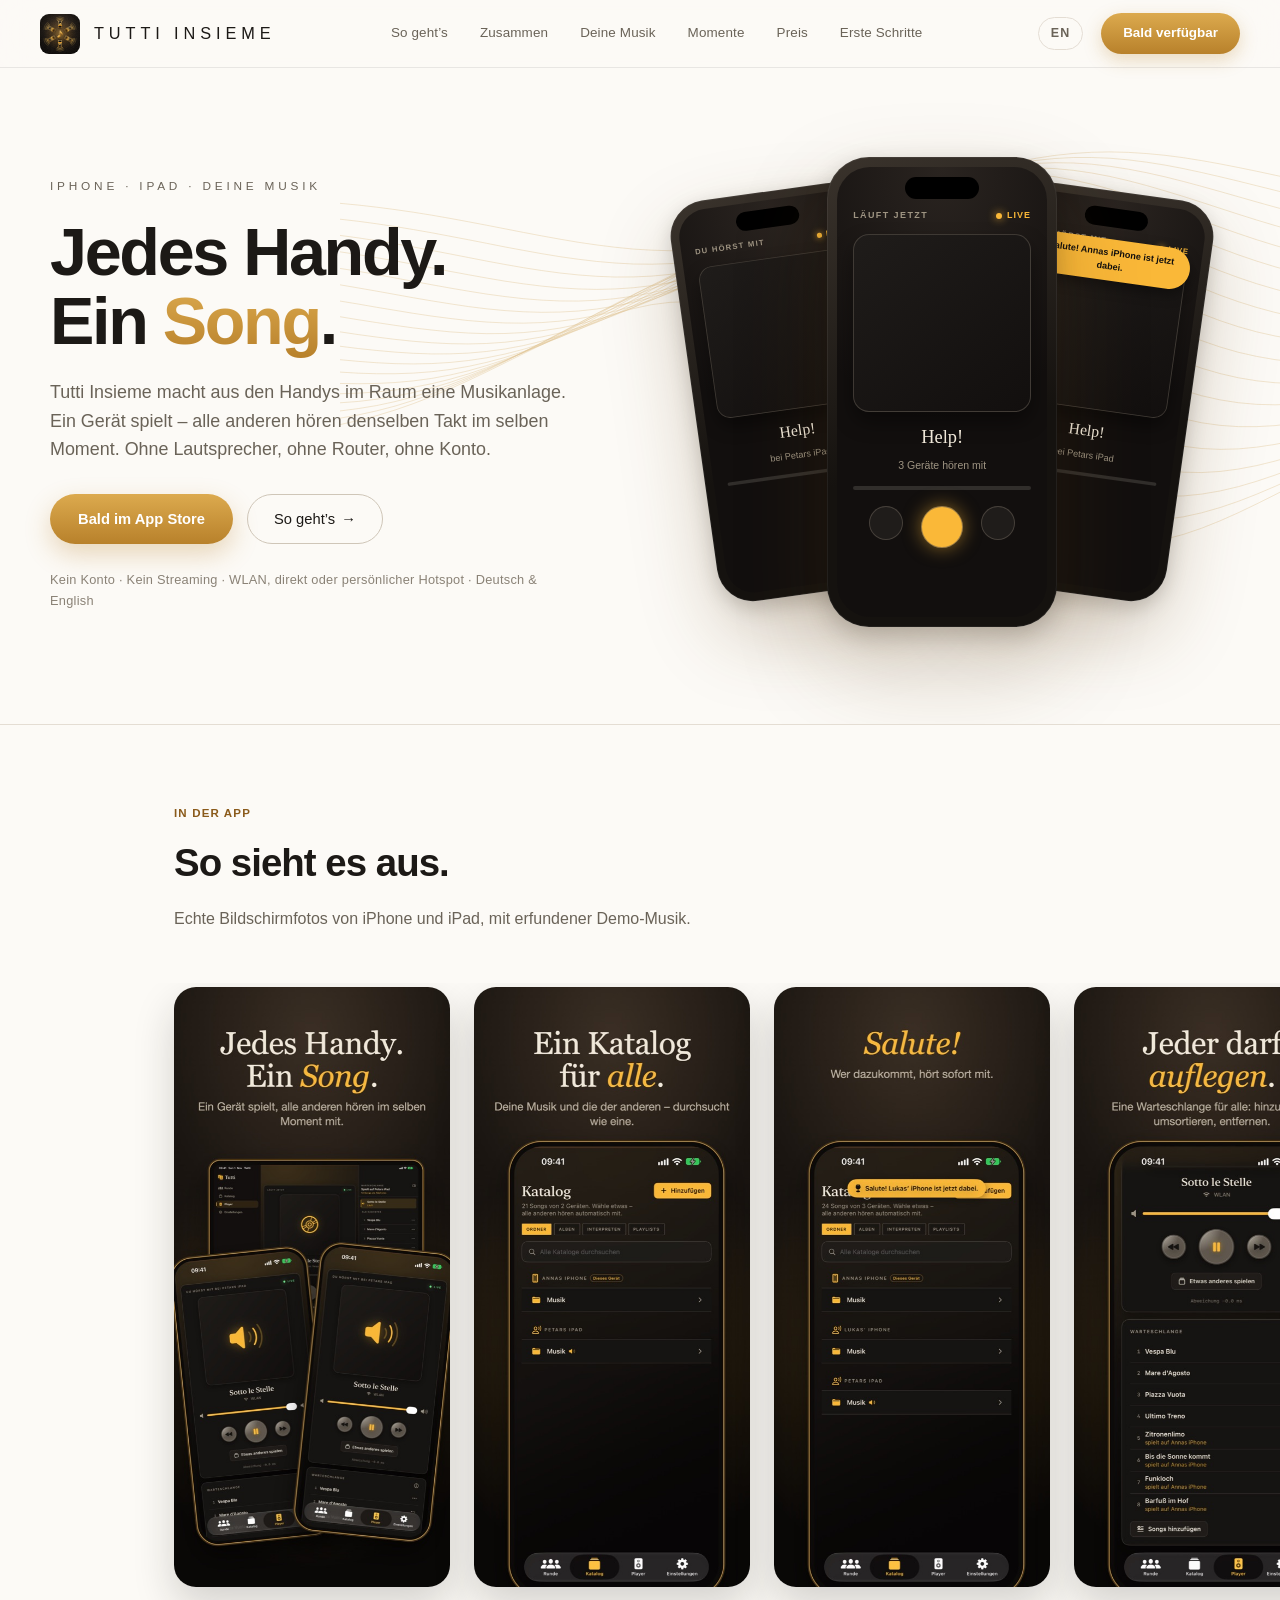
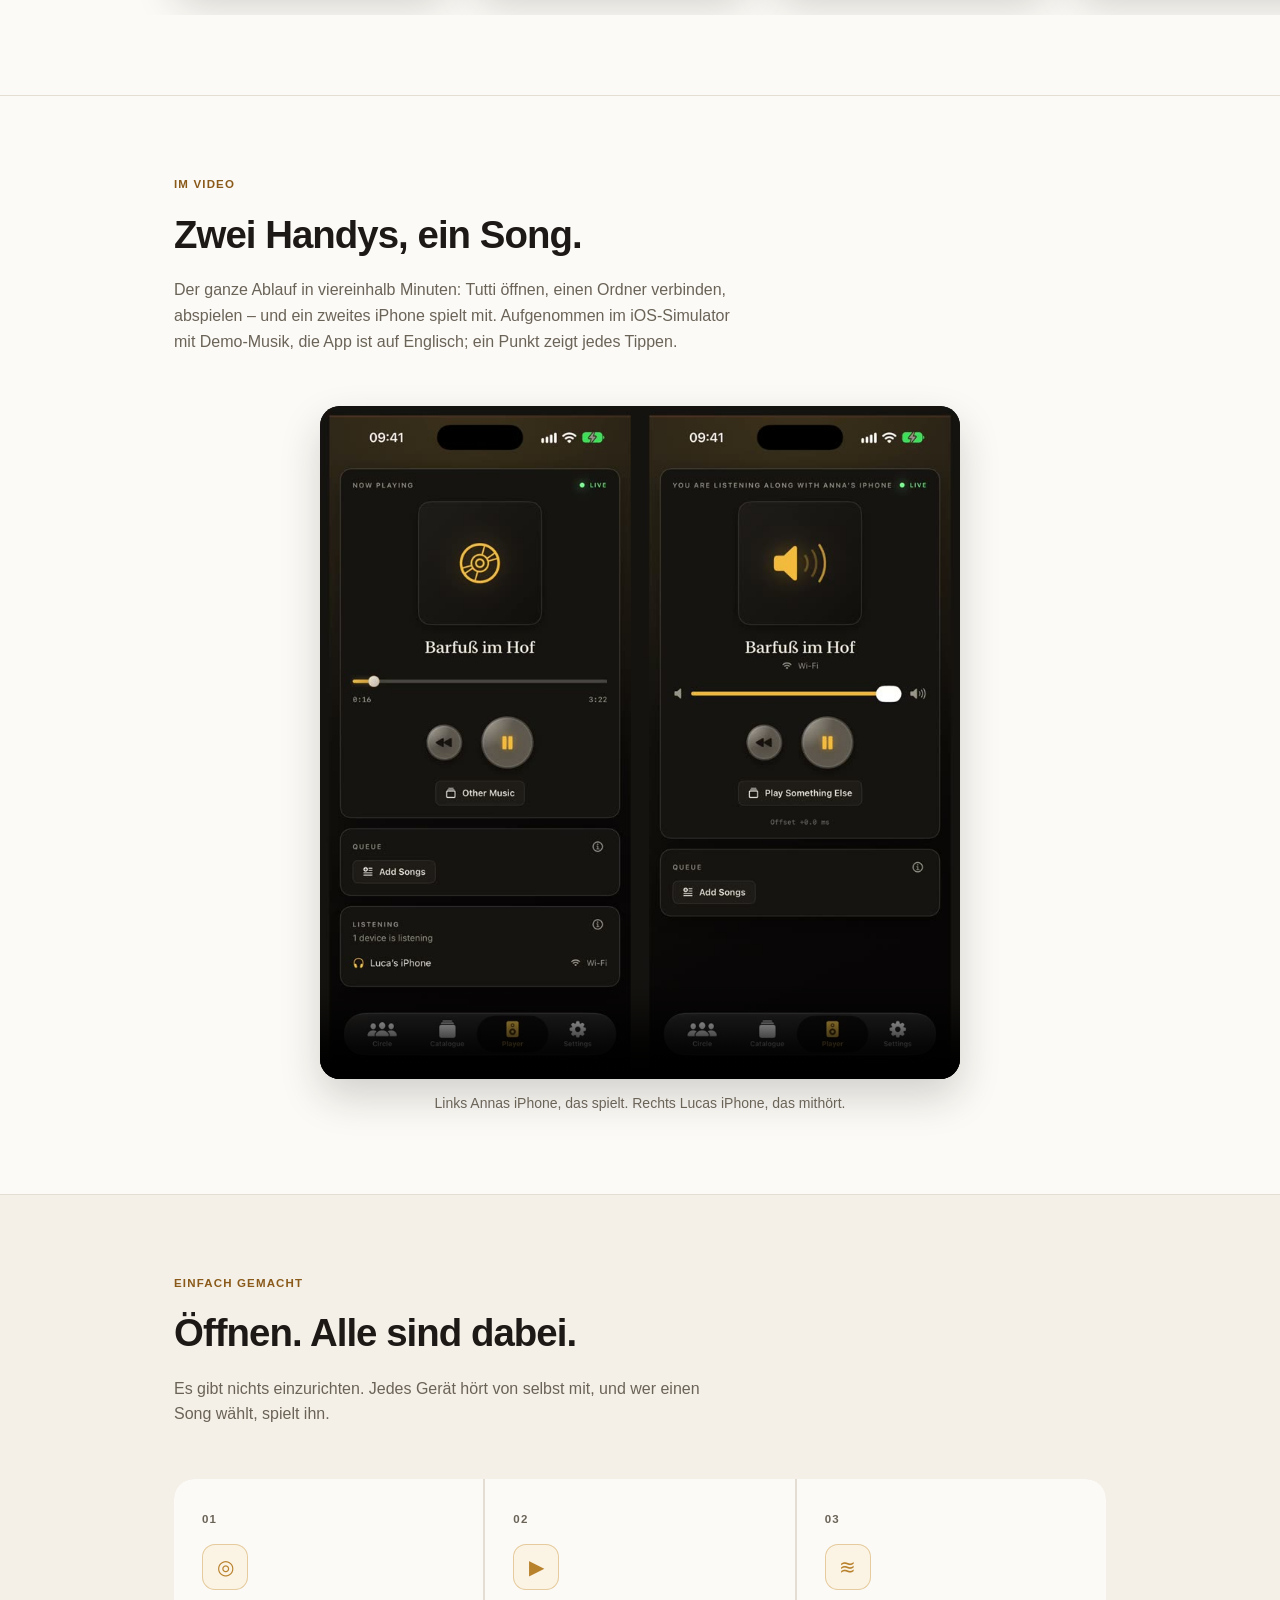
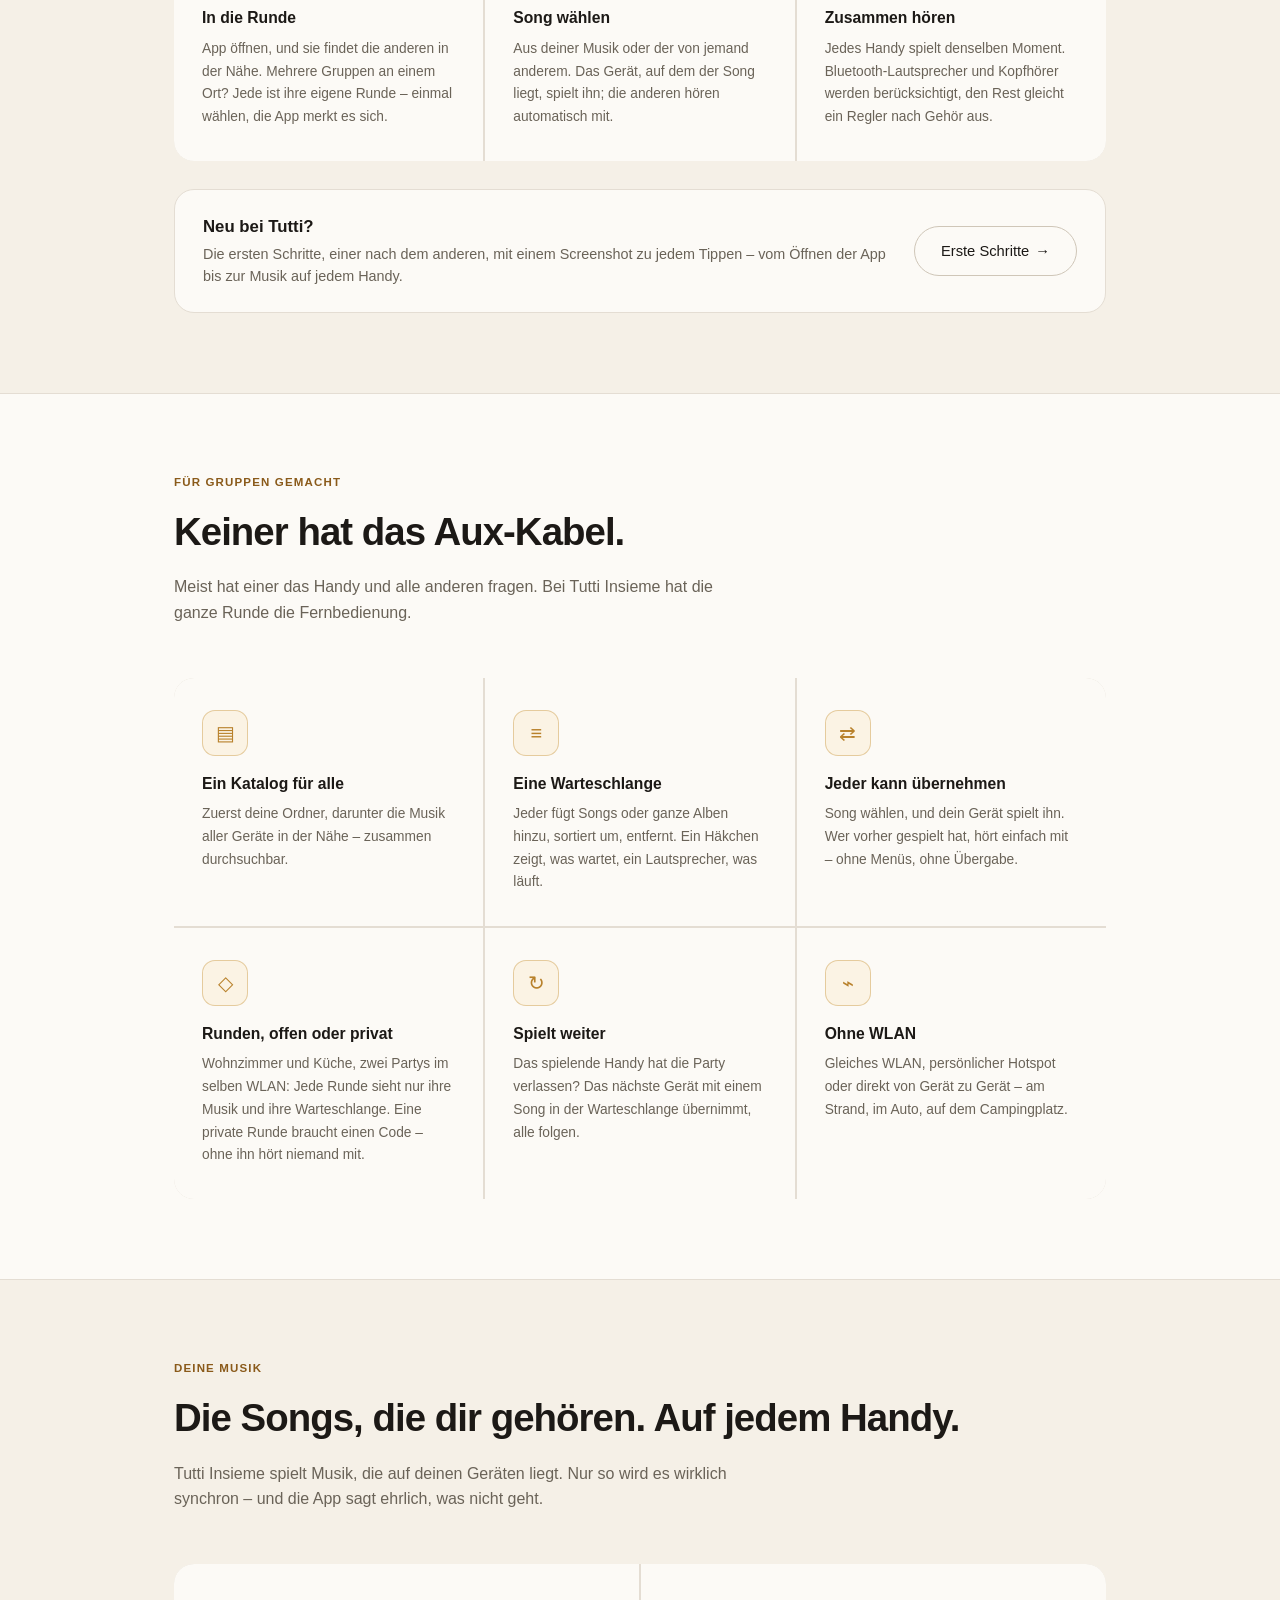
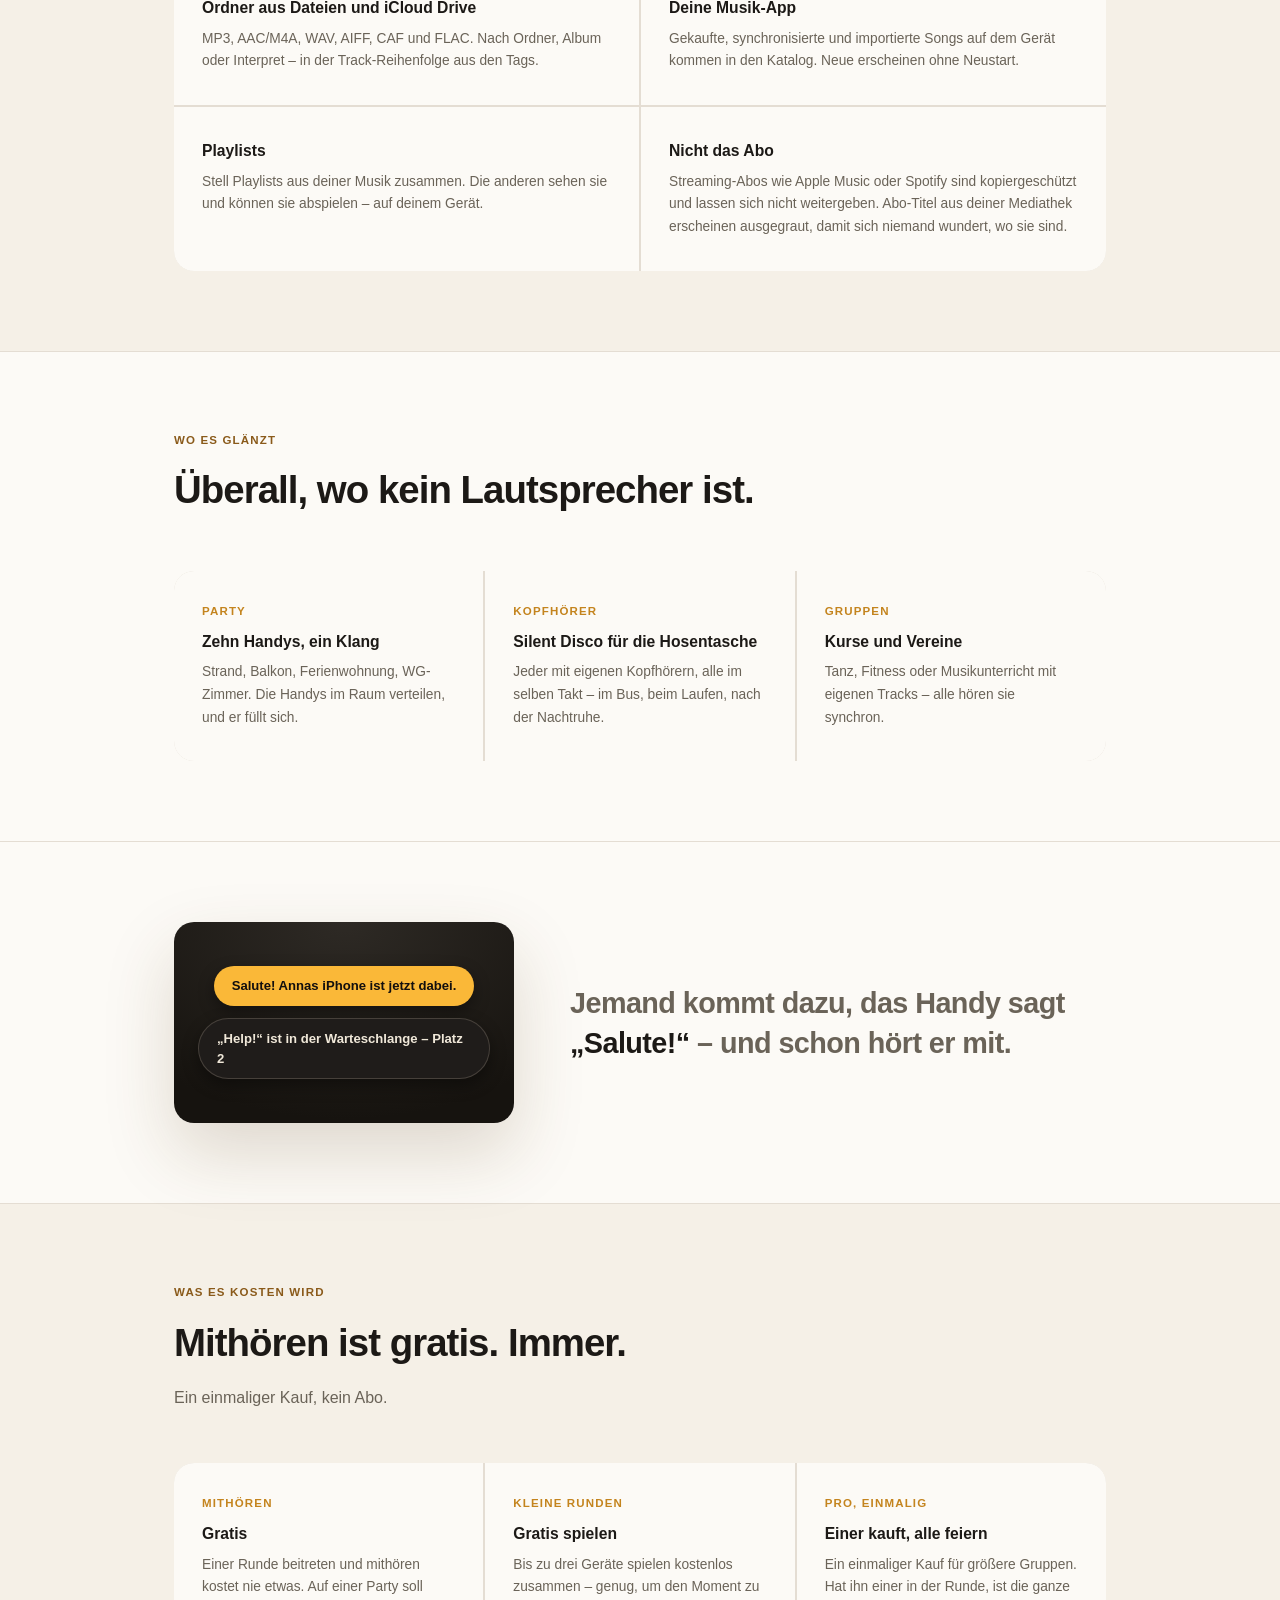
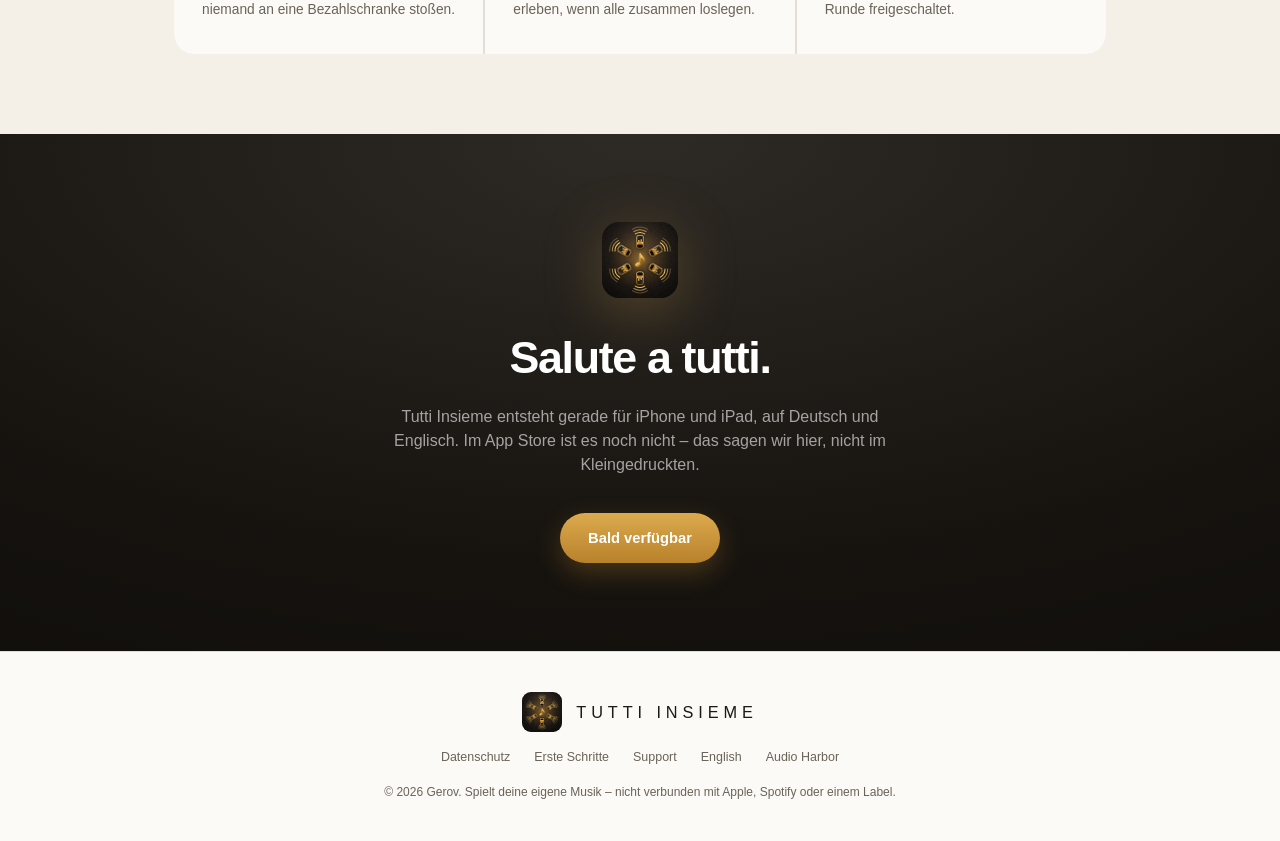
==== commit 475f8751: "Update website from tutti-insieme-develop 8ef8d8b" ====
--- a/docs/de.html
+++ b/docs/de.html
@@ -39,6 +39,7 @@
     <a href="#musik" class="nav-link">Deine Musik</a>
     <a href="#momente" class="nav-link">Momente</a>
     <a href="#preis" class="nav-link">Preis</a>
+    <a href="erste-schritte.html" class="nav-link">Erste Schritte</a>
   </div>
   <div class="nav-right">
     <a href="index.html" class="lang" hreflang="en" lang="en">EN</a>
@@ -181,6 +182,13 @@
         <p>Jedes Handy spielt denselben Moment. Bluetooth-Lautsprecher und Kopfhörer werden berücksichtigt, den Rest gleicht ein Regler nach Gehör aus.</p>
       </div>
     </div>
+    <div class="guide-teaser">
+      <div>
+        <h3>Neu bei Tutti?</h3>
+        <p>Die ersten Schritte, einer nach dem anderen, mit einem Screenshot zu jedem Tippen – vom Öffnen der App bis zur Musik auf jedem Handy.</p>
+      </div>
+      <a href="erste-schritte.html" class="btn-secondary">Erste Schritte</a>
+    </div>
   </div>
 </section>
 
@@ -337,6 +345,7 @@
   </a>
   <div class="footer-links">
     <a href="privacy.html#de">Datenschutz</a>
+    <a href="erste-schritte.html">Erste Schritte</a>
     <a href="support.html#de">Support</a>
     <a href="index.html" hreflang="en" lang="en">English</a>
     <a href="https://petergerov.github.io/audio-harbor/">Audio Harbor</a>
--- a/docs/site.css
+++ b/docs/site.css
@@ -456,3 +456,92 @@
   margin-top: 14px; text-align: center;
   font-size: 14px; color: var(--secondary);
 }
+
+/* First steps: a guide with screenshots, step by step */
+.guide { max-width: 1040px; margin: 0 auto; padding: 116px 24px 72px; }
+.guide-intro { max-width: 640px; margin-bottom: 40px; }
+.guide-intro h1 {
+  font-size: clamp(2rem, 4.4vw, 3rem);
+  font-weight: 700; letter-spacing: -0.03em; line-height: 1.1;
+  margin-bottom: 16px;
+}
+.guide-intro p { font-size: 1.05rem; color: var(--secondary); line-height: 1.6; }
+.guide b { color: var(--text); font-weight: 600; }
+.guide-needs, .guide-help {
+  background: var(--bg2);
+  border: 1px solid var(--border);
+  border-radius: var(--radius-lg);
+  padding: 28px 32px;
+}
+.guide-needs h2, .guide-help h2 { font-size: 1.1rem; font-weight: 600; margin-bottom: 12px; }
+.guide-needs ul, .guide-help ul, .taps {
+  margin: 0 0 0 20px;
+  color: var(--secondary); font-size: 0.97rem; line-height: 1.65;
+}
+.guide-needs li + li, .guide-help li + li, .taps li + li { margin-top: 6px; }
+.guide-steps { list-style: none; margin: 24px 0; }
+.guide-step {
+  display: grid; grid-template-columns: minmax(0, 0.9fr) minmax(0, 1.1fr);
+  gap: 48px; align-items: start;
+  padding: 56px 0;
+  border-bottom: 1px solid var(--border);
+}
+.guide-text { position: sticky; top: 96px; }
+.step-num {
+  display: inline-flex; align-items: center; justify-content: center;
+  width: 44px; height: 44px; border-radius: 50%;
+  background: var(--gold); color: #fff;
+  font-size: 1.15rem; font-weight: 700;
+  box-shadow: 0 6px 18px rgba(184,129,43,0.28);
+  margin-bottom: 16px;
+}
+.guide-text h2 { font-size: 1.5rem; font-weight: 700; letter-spacing: -0.02em; margin-bottom: 12px; }
+.guide-text > p { font-size: 0.97rem; color: var(--secondary); line-height: 1.65; margin-bottom: 14px; }
+.taps { margin-bottom: 18px; }
+.guide .tip {
+  font-size: 0.9rem; color: var(--secondary); line-height: 1.6;
+  border-left: 3px solid var(--gold-line);
+  padding: 4px 0 4px 14px;
+  margin: 0 0 12px;
+}
+.guide-shots { display: flex; gap: 18px; justify-content: center; flex-wrap: wrap; }
+.guide-shots figure { flex: 1 1 0; max-width: 200px; min-width: 0; }
+.guide-shots img {
+  display: block; width: 100%; height: auto;
+  border-radius: 22px;
+  background: var(--app-chassis);
+  box-shadow: 0 14px 34px rgba(28, 25, 22, 0.18);
+}
+.guide-shots figcaption {
+  margin-top: 10px; text-align: center;
+  font-size: 0.82rem; color: var(--secondary);
+}
+.guide-help { margin-top: 48px; }
+.guide-help .guide-note { font-size: 0.8rem; color: var(--muted); margin-top: 16px; }
+@media (max-width: 860px) {
+  .guide-step { grid-template-columns: 1fr; gap: 28px; padding: 44px 0; }
+  .guide-text { position: static; }
+}
+@media (max-width: 520px) {
+  .guide { padding: 96px 16px 56px; }
+  .guide-needs, .guide-help { padding: 22px 20px; }
+  .guide-shots { gap: 12px; }
+  .guide-shots figure { flex: 0 1 calc(50% - 6px); max-width: none; }
+  .guide-shots img { border-radius: 16px; }
+}
+
+/* On the homepage: the way into the guide */
+.guide-teaser {
+  display: flex; align-items: center; justify-content: space-between; gap: 24px;
+  margin-top: 28px;
+  padding: 24px 28px;
+  background: var(--bg);
+  border: 1px solid var(--border);
+  border-radius: var(--radius-lg);
+}
+.guide-teaser h3 { font-size: 1.05rem; font-weight: 600; margin-bottom: 4px; }
+.guide-teaser p { font-size: 0.9rem; color: var(--secondary); line-height: 1.55; }
+.guide-teaser .btn-secondary { flex: none; }
+@media (max-width: 640px) {
+  .guide-teaser { flex-direction: column; align-items: flex-start; }
+}
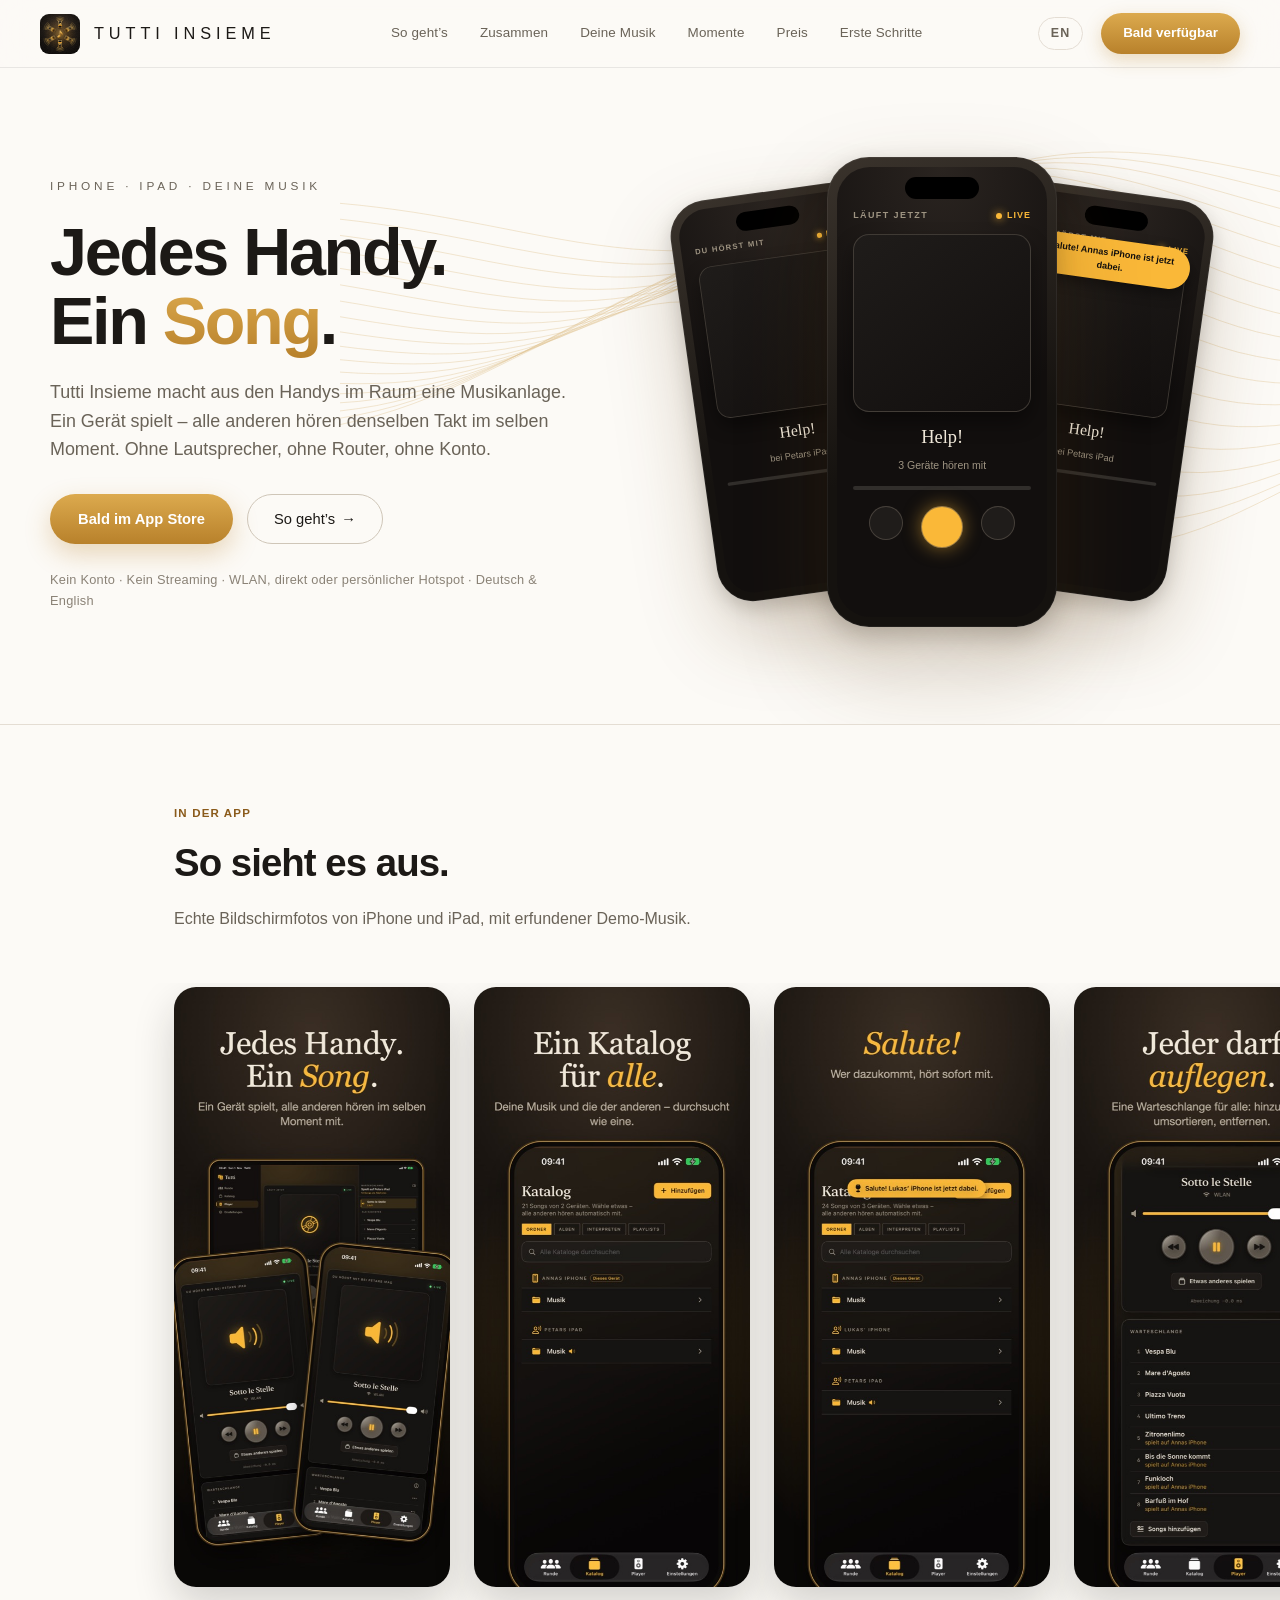
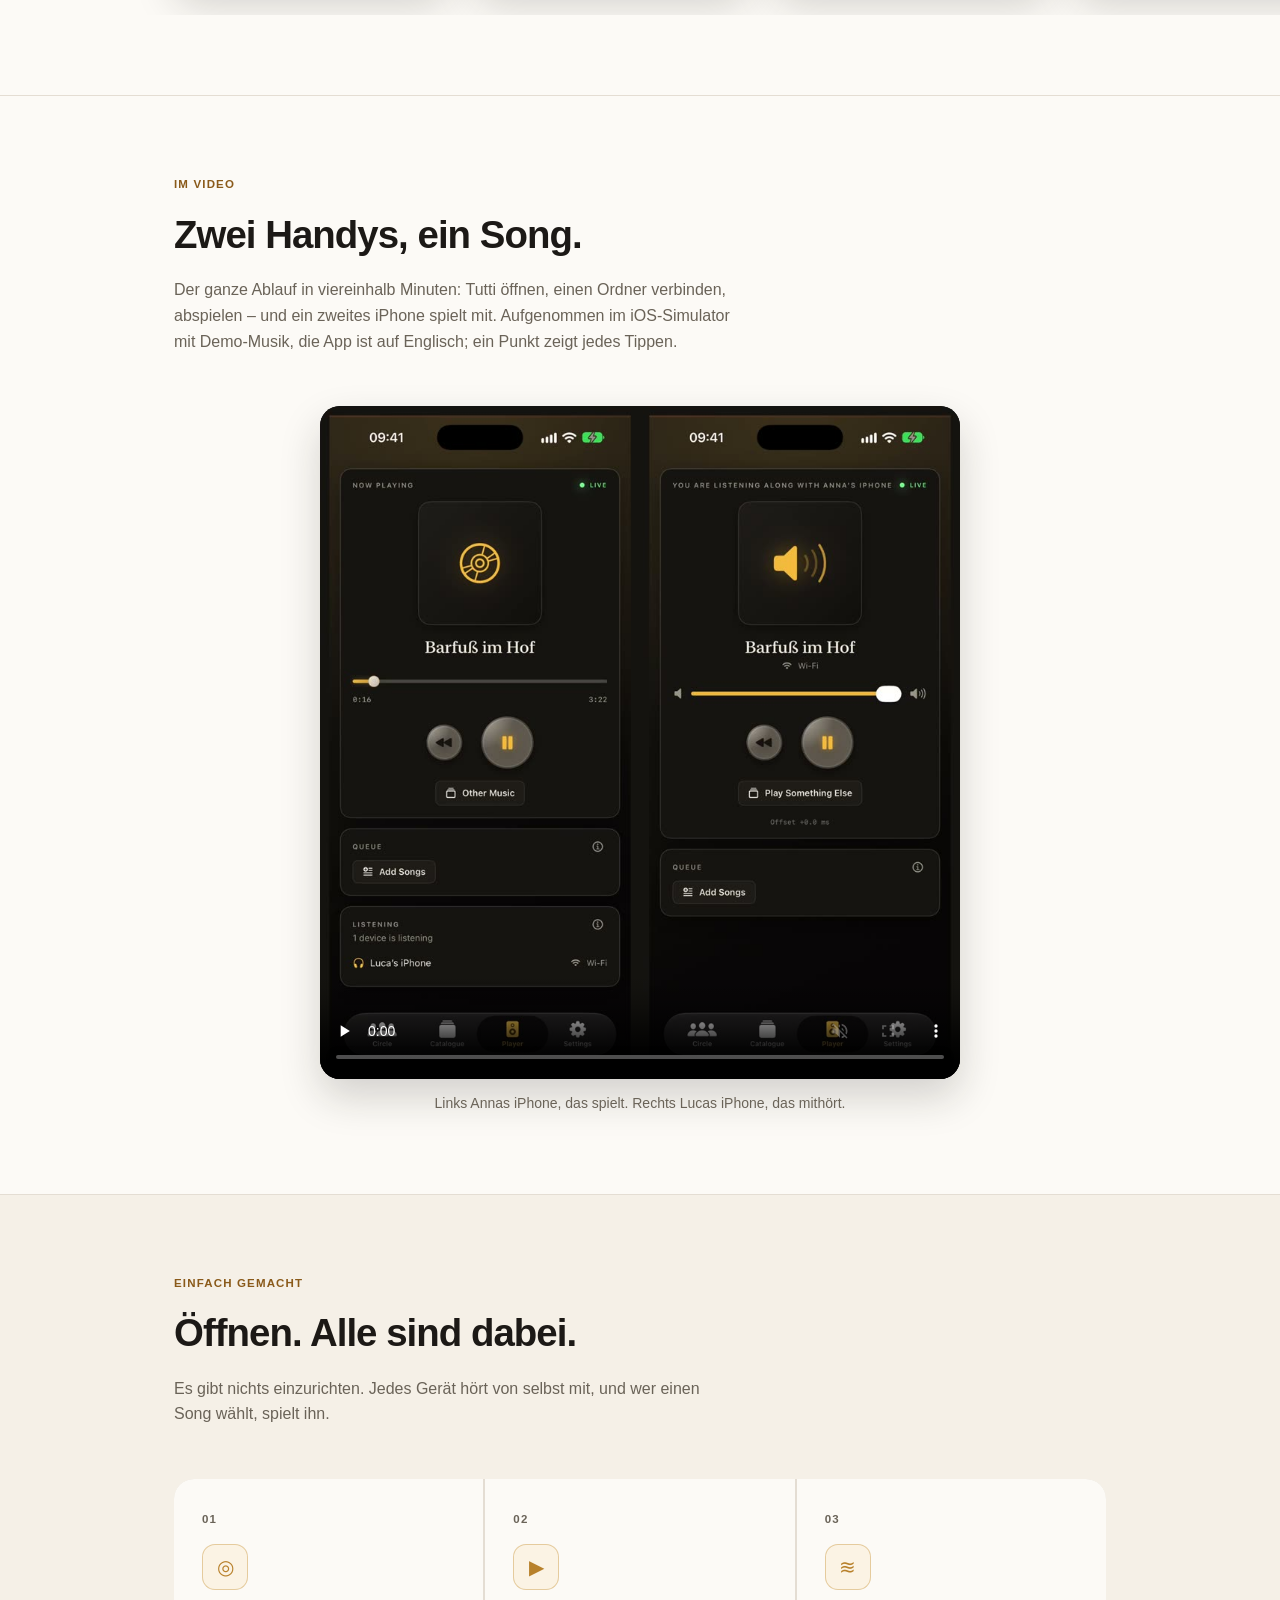
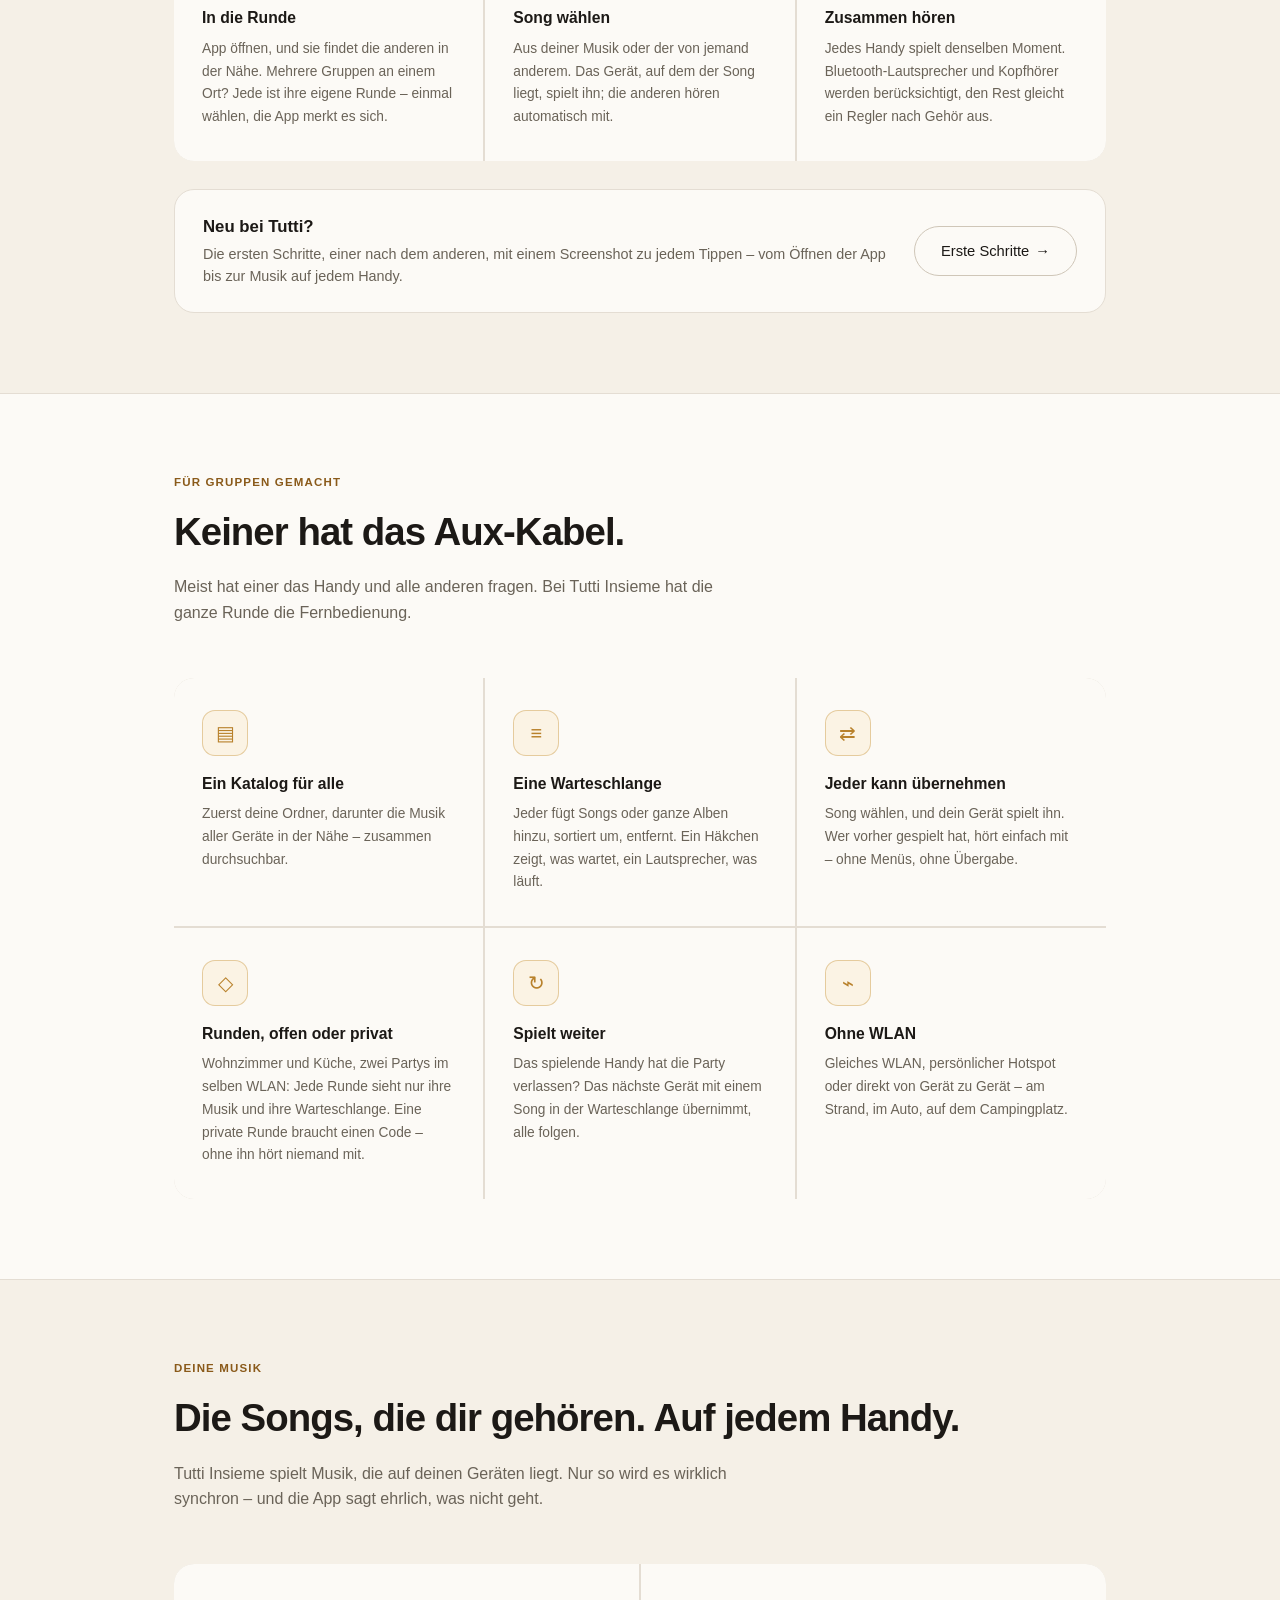
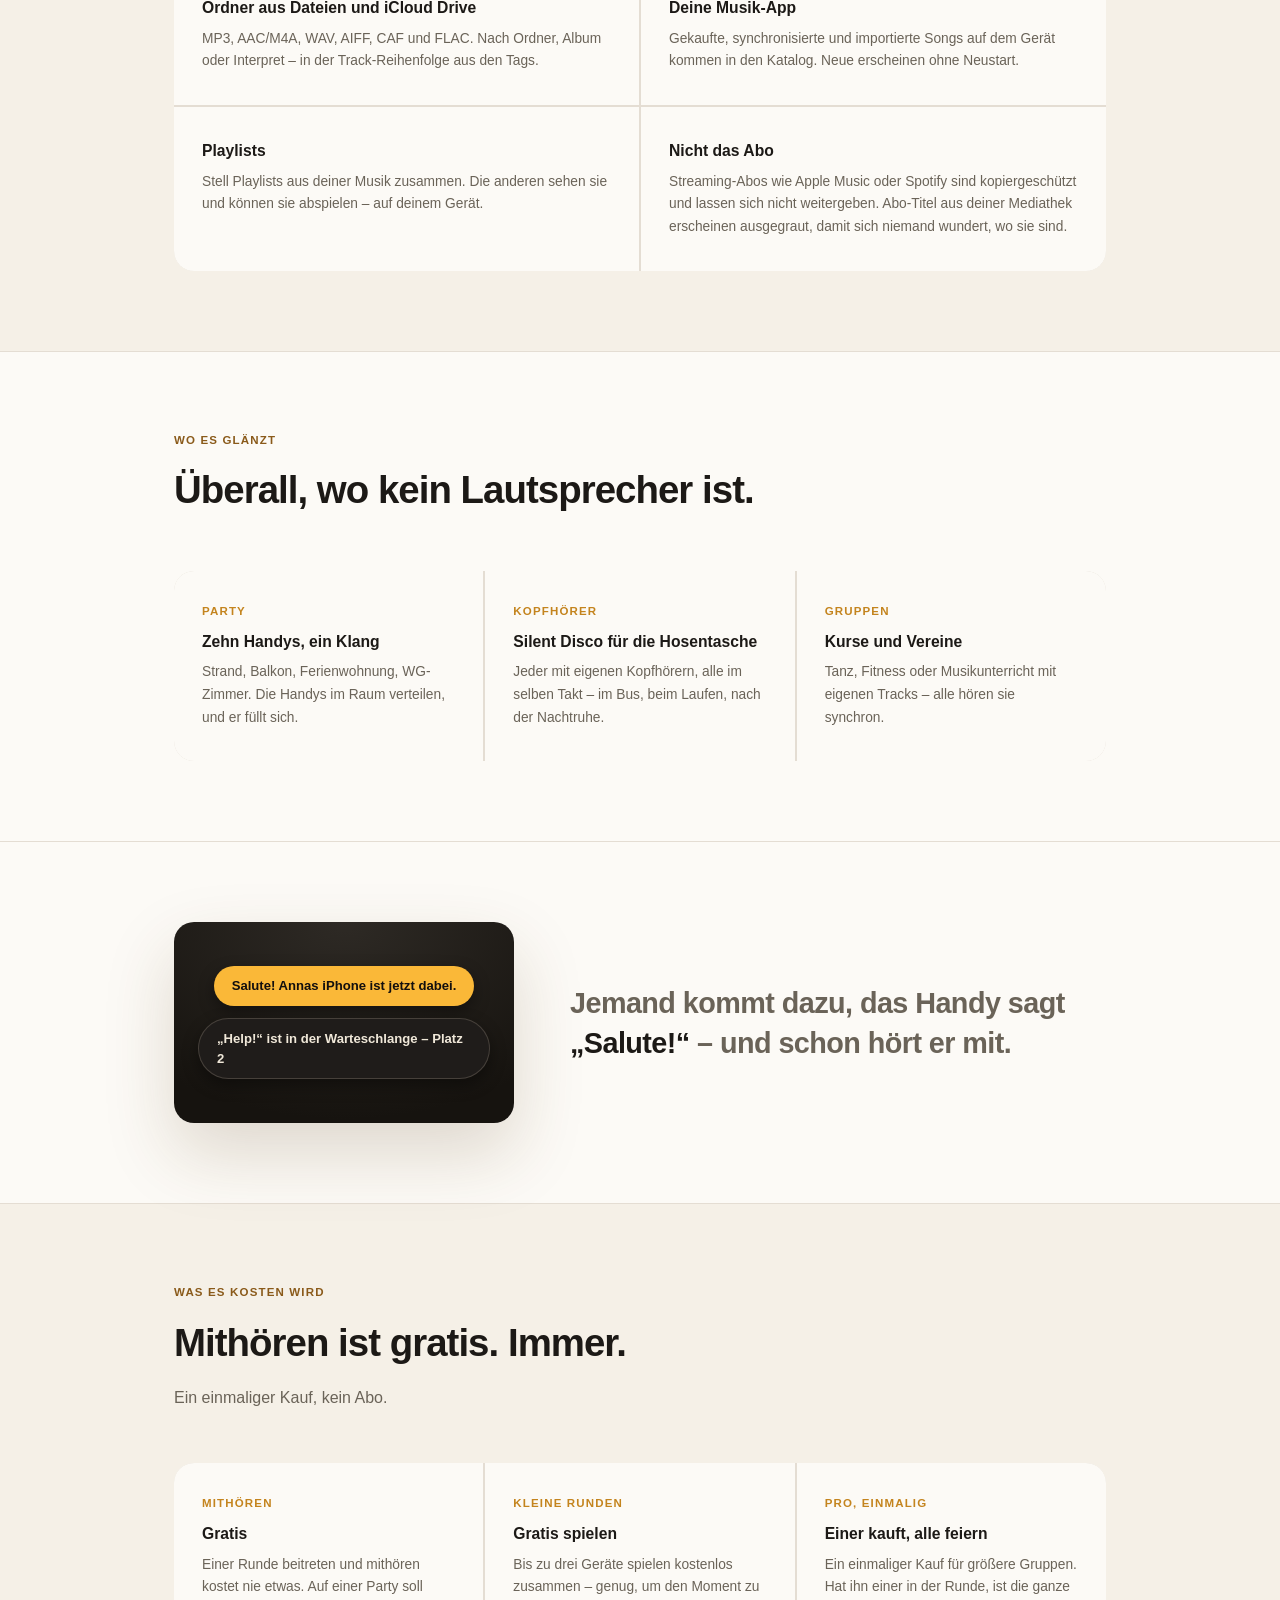
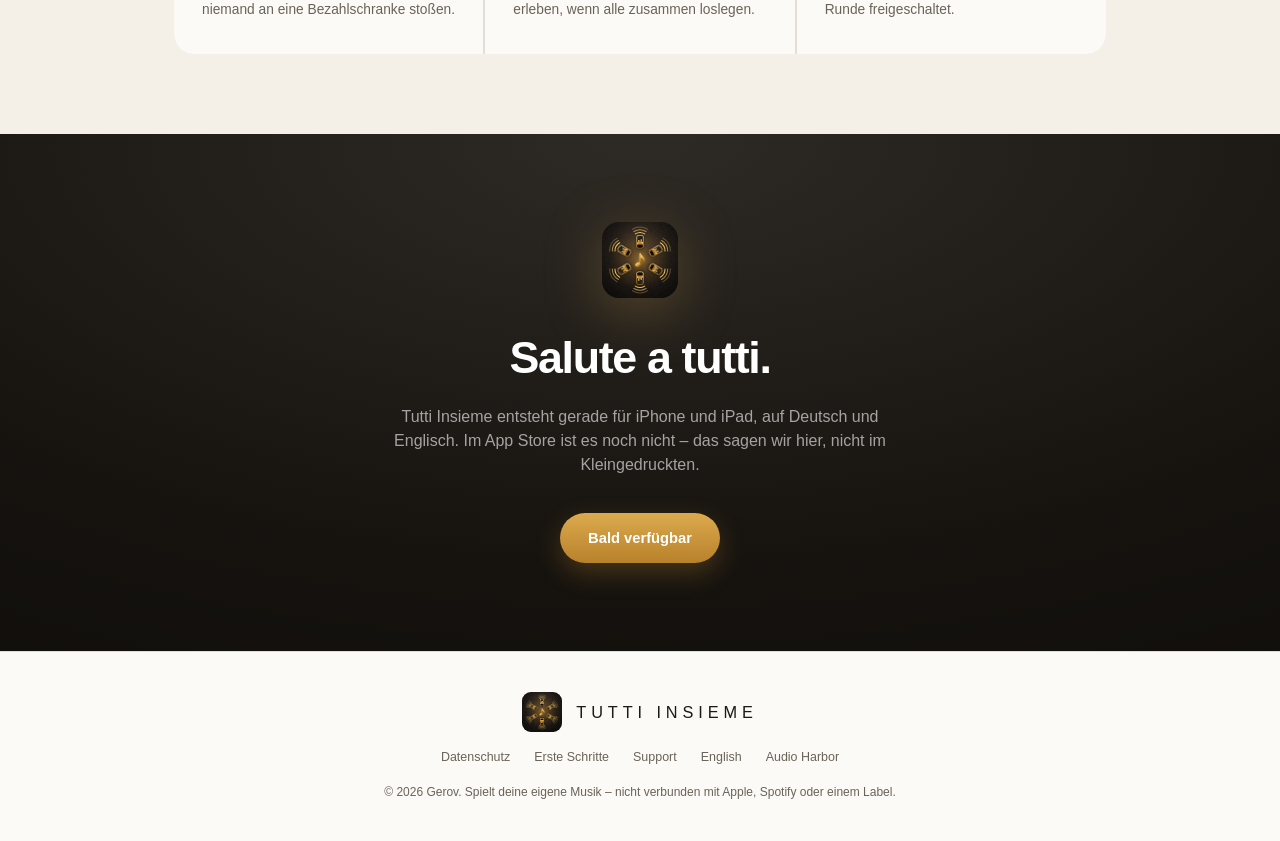
==== commit 7baa52e7: "Update website from tutti-insieme-develop e8457cc" ====
--- a/docs/de.html
+++ b/docs/de.html
@@ -3,27 +3,83 @@
 <head>
   <meta charset="UTF-8" />
   <meta name="viewport" content="width=device-width, initial-scale=1.0" />
-  <title>Tutti Insieme — Jedes Handy. Ein Song.</title>
-  <meta name="description" content="Tutti Insieme macht aus den iPhones und iPads im Raum eine Musikanlage. Ein Gerät spielt, alle hören denselben Takt im selben Moment. Deine eigene Musik, ohne Lautsprecher, ohne Konto." />
+  <title>Tutti Insieme — Deine Musik synchron auf jedem iPhone</title>
+  <meta name="description" content="Spiel deine eigene Musik auf allen iPhones und iPads im Raum, synchron. Ein Gerät spielt, alle hören denselben Takt. Ohne Lautsprecher, ohne Konto." />
+  <link rel="canonical" href="https://petergerov.github.io/tutti-insieme/de.html" />
+  <link rel="alternate" hreflang="en" href="https://petergerov.github.io/tutti-insieme/" />
+  <link rel="alternate" hreflang="de" href="https://petergerov.github.io/tutti-insieme/de.html" />
+  <link rel="alternate" hreflang="x-default" href="https://petergerov.github.io/tutti-insieme/" />
+  <meta name="theme-color" content="#fcfaf6" />
+  <meta property="og:type" content="website" />
+  <meta property="og:site_name" content="Tutti Insieme" />
+  <meta property="og:title" content="Tutti Insieme — Jedes Handy. Ein Song." />
+  <meta property="og:description" content="Spiel deine eigene Musik auf allen iPhones und iPads im Raum, synchron. Ein Gerät spielt, alle hören denselben Takt. Ohne Lautsprecher, ohne Konto." />
+  <meta property="og:url" content="https://petergerov.github.io/tutti-insieme/de.html" />
+  <meta property="og:image" content="https://petergerov.github.io/tutti-insieme/og-de.jpg" />
+  <meta property="og:image:width" content="1200" />
+  <meta property="og:image:height" content="630" />
+  <meta property="og:image:alt" content="Tutti Insieme: Jedes Handy, ein Song. Zwei iPhones spielen denselben Song." />
+  <meta property="og:locale" content="de_DE" />
+  <meta property="og:locale:alternate" content="en_US" />
+  <meta name="twitter:card" content="summary_large_image" />
   <meta name="keywords" content="Musik auf mehreren Handys, Musik synchron iPhone, Silent Disco App, Party ohne Lautsprecher, gemeinsame Warteschlange, eigene Musik" />
   <link rel="icon" type="image/svg+xml" href="mark.svg" />
   <link rel="apple-touch-icon" href="icon-180.png" />
-  <link rel="alternate" hreflang="de" href="de.html" />
-  <link rel="alternate" hreflang="en" href="index.html" />
   <link rel="stylesheet" href="site.css" />
-  <meta property="og:type" content="website" />
-  <meta property="og:title" content="Tutti Insieme — Jedes Handy. Ein Song." />
-  <meta property="og:description" content="Ein Gerät spielt, alle Handys im Raum spielen synchron mit. Deine eigene Musik, ohne Lautsprecher, ohne Konto." />
   <script type="application/ld+json">
-  {
-    "@context": "https://schema.org",
-    "@type": "SoftwareApplication",
-    "name": "Tutti Insieme",
-    "applicationCategory": "MusicApplication",
-    "operatingSystem": "iOS, iPadOS",
-    "description": "Spielt deine eigene Musik auf allen iPhones und iPads im Raum gleichzeitig, synchron.",
-    "inLanguage": ["de", "en"]
-  }
+{
+  "@context": "https://schema.org",
+  "@graph": [
+    {
+      "@type": "WebSite",
+      "@id": "https://petergerov.github.io/tutti-insieme/#website",
+      "url": "https://petergerov.github.io/tutti-insieme/",
+      "name": "Tutti Insieme",
+      "inLanguage": [
+        "en",
+        "de"
+      ]
+    },
+    {
+      "@type": "MobileApplication",
+      "@id": "https://petergerov.github.io/tutti-insieme/#app",
+      "name": "Tutti Insieme",
+      "url": "https://petergerov.github.io/tutti-insieme/de.html",
+      "applicationCategory": "MusicApplication",
+      "operatingSystem": "iOS 17, iPadOS 17",
+      "description": "Spielt deine eigene Musik auf allen iPhones und iPads im Raum gleichzeitig, synchron. Ein Gerät spielt, die anderen hören mit; jeder kann Songs auswählen. Ohne Lautsprecher, ohne Konto, ohne Server.",
+      "inLanguage": [
+        "en",
+        "de"
+      ],
+      "isAccessibleForFree": true,
+      "image": "https://petergerov.github.io/tutti-insieme/icon-180.png",
+      "screenshot": [
+        "https://petergerov.github.io/tutti-insieme/screenshots/de-1-hero.jpg",
+        "https://petergerov.github.io/tutti-insieme/screenshots/de-2-catalogue.jpg",
+        "https://petergerov.github.io/tutti-insieme/screenshots/de-3-salute.jpg",
+        "https://petergerov.github.io/tutti-insieme/screenshots/de-4-queue.jpg",
+        "https://petergerov.github.io/tutti-insieme/screenshots/de-5-album.jpg",
+        "https://petergerov.github.io/tutti-insieme/screenshots/de-6-circle.jpg"
+      ],
+      "publisher": {
+        "@type": "Organization",
+        "name": "Gerov",
+        "url": "https://petergerov.github.io/tutti-insieme/"
+      }
+    },
+    {
+      "@type": "VideoObject",
+      "name": "Tutti Insieme: zwei Handys, ein Song",
+      "description": "Zwei iPhones mit Tutti Insieme: App öffnen, einen Musikordner verbinden, einen Song spielen – und das zweite iPhone spielt synchron mit. Aufgenommen im iOS-Simulator mit Demo-Musik.",
+      "thumbnailUrl": "https://petergerov.github.io/tutti-insieme/video/tutti-demo.jpg",
+      "contentUrl": "https://petergerov.github.io/tutti-insieme/video/tutti-demo.mp4",
+      "uploadDate": "2026-11-02",
+      "duration": "PT4M36S",
+      "inLanguage": "en"
+    }
+  ]
+}
   </script>
 </head>
 <body>
@@ -42,7 +98,7 @@
     <a href="erste-schritte.html" class="nav-link">Erste Schritte</a>
   </div>
   <div class="nav-right">
-    <a href="index.html" class="lang" hreflang="en" lang="en">EN</a>
+    <a href="./" class="lang" hreflang="en" lang="en">EN</a>
     <a href="#holen" class="nav-cta">Bald verfügbar</a>
   </div>
 </nav>
@@ -347,7 +403,7 @@
     <a href="privacy.html#de">Datenschutz</a>
     <a href="erste-schritte.html">Erste Schritte</a>
     <a href="support.html#de">Support</a>
-    <a href="index.html" hreflang="en" lang="en">English</a>
+    <a href="./" hreflang="en" lang="en">English</a>
     <a href="https://petergerov.github.io/audio-harbor/">Audio Harbor</a>
   </div>
   <p>© 2026 Gerov. Spielt deine eigene Musik – nicht verbunden mit Apple, Spotify oder einem Label.</p>
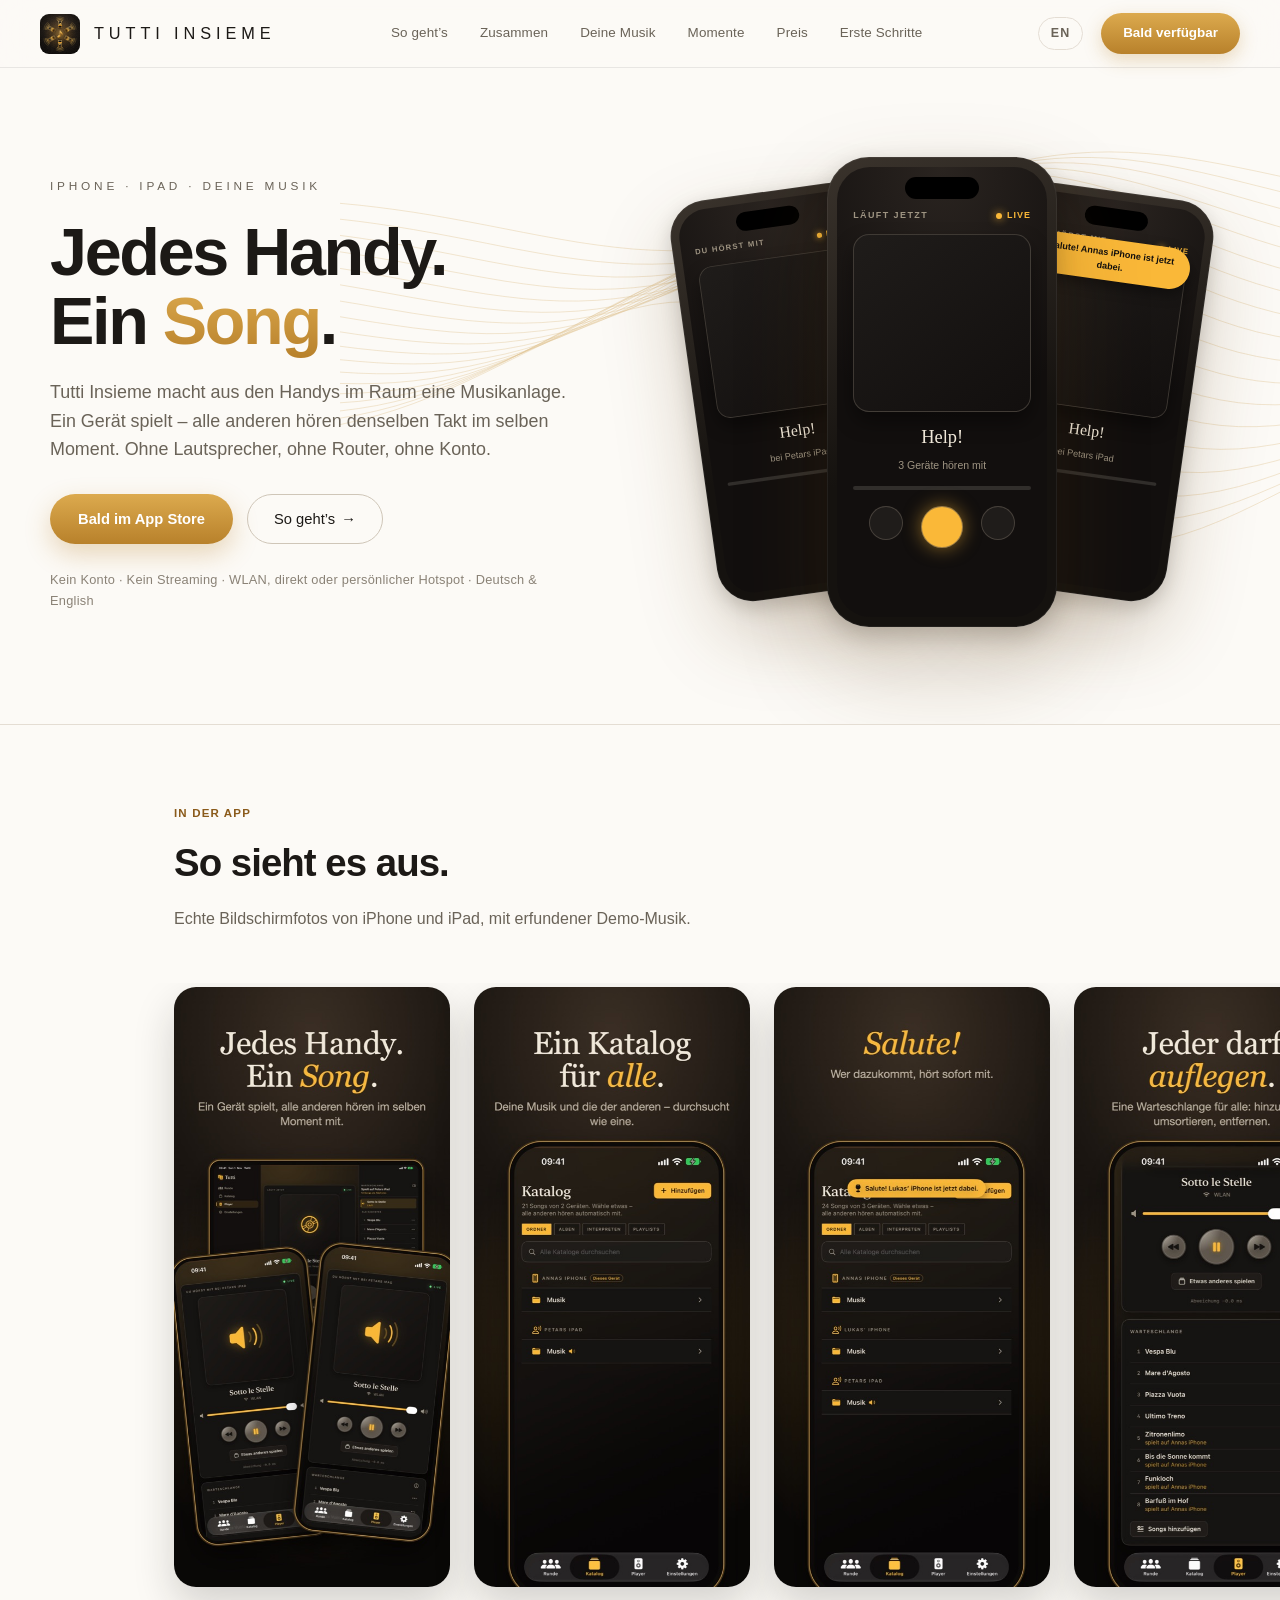
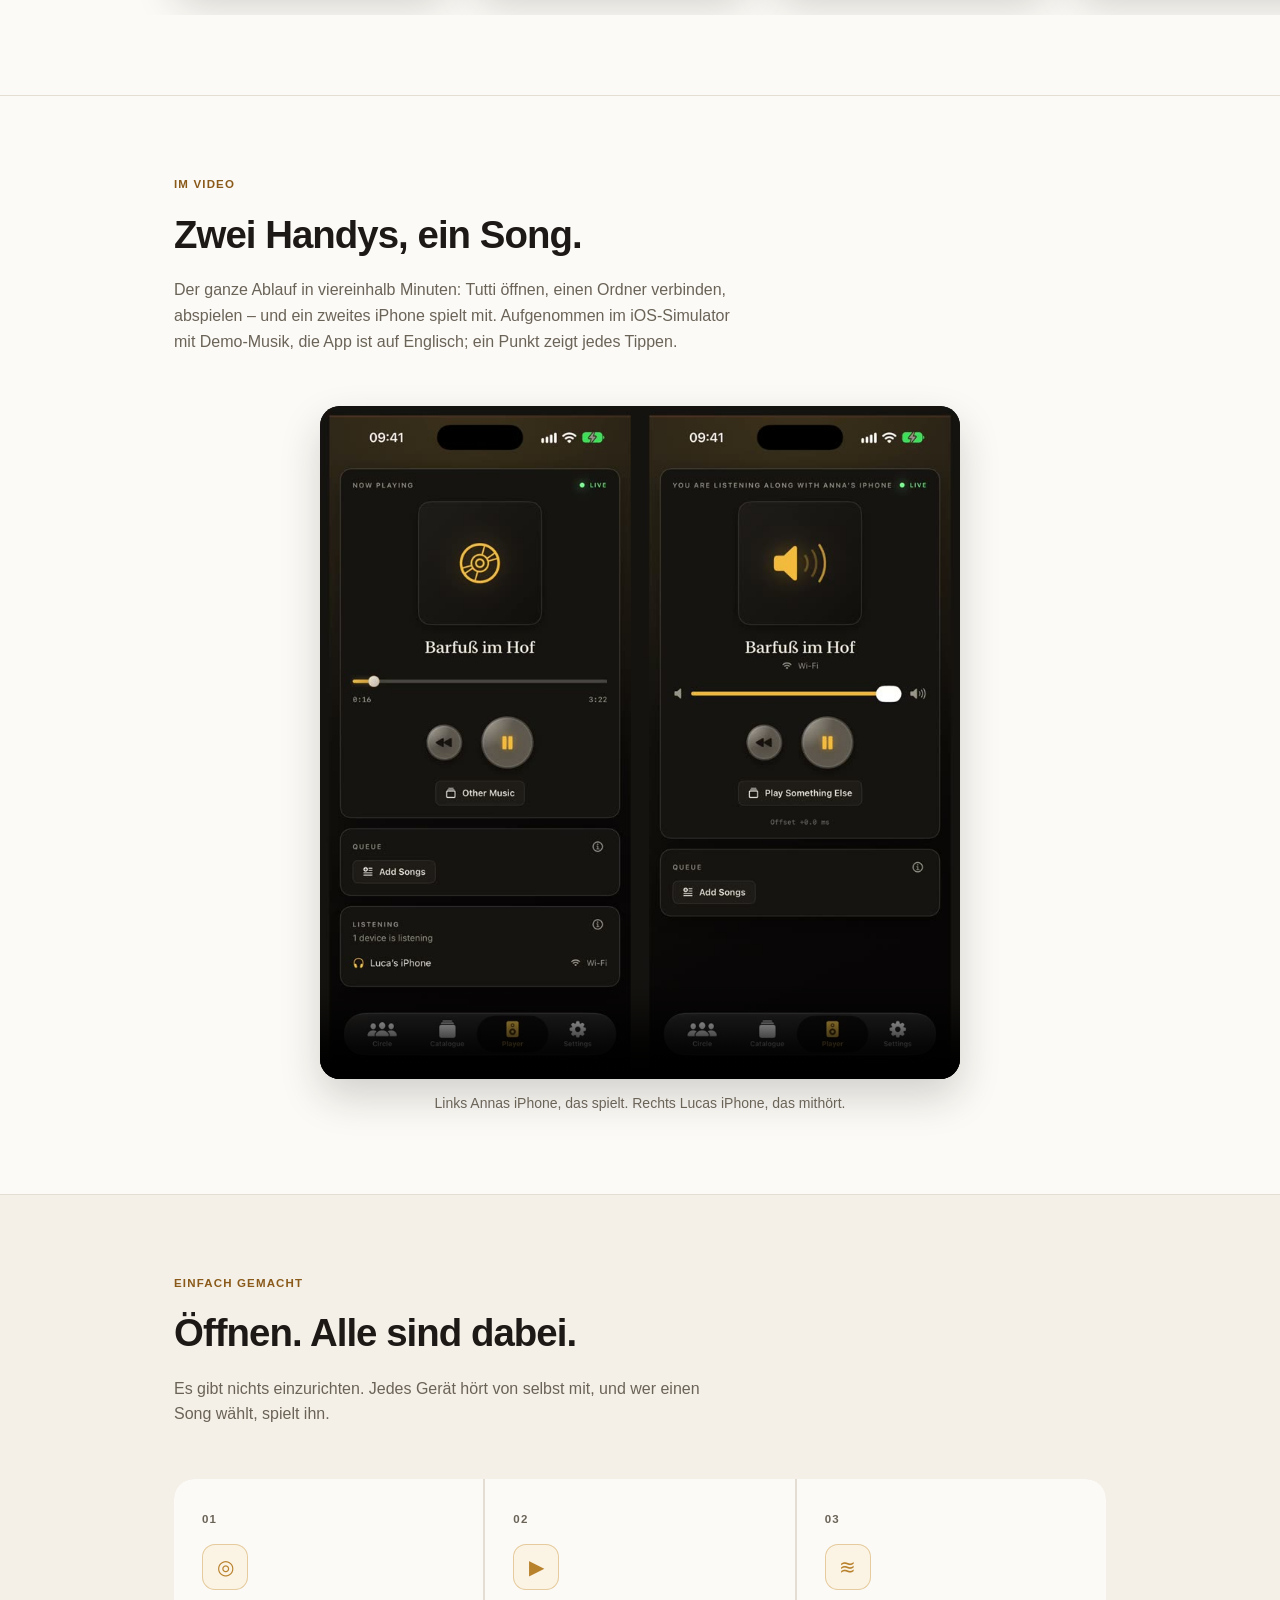
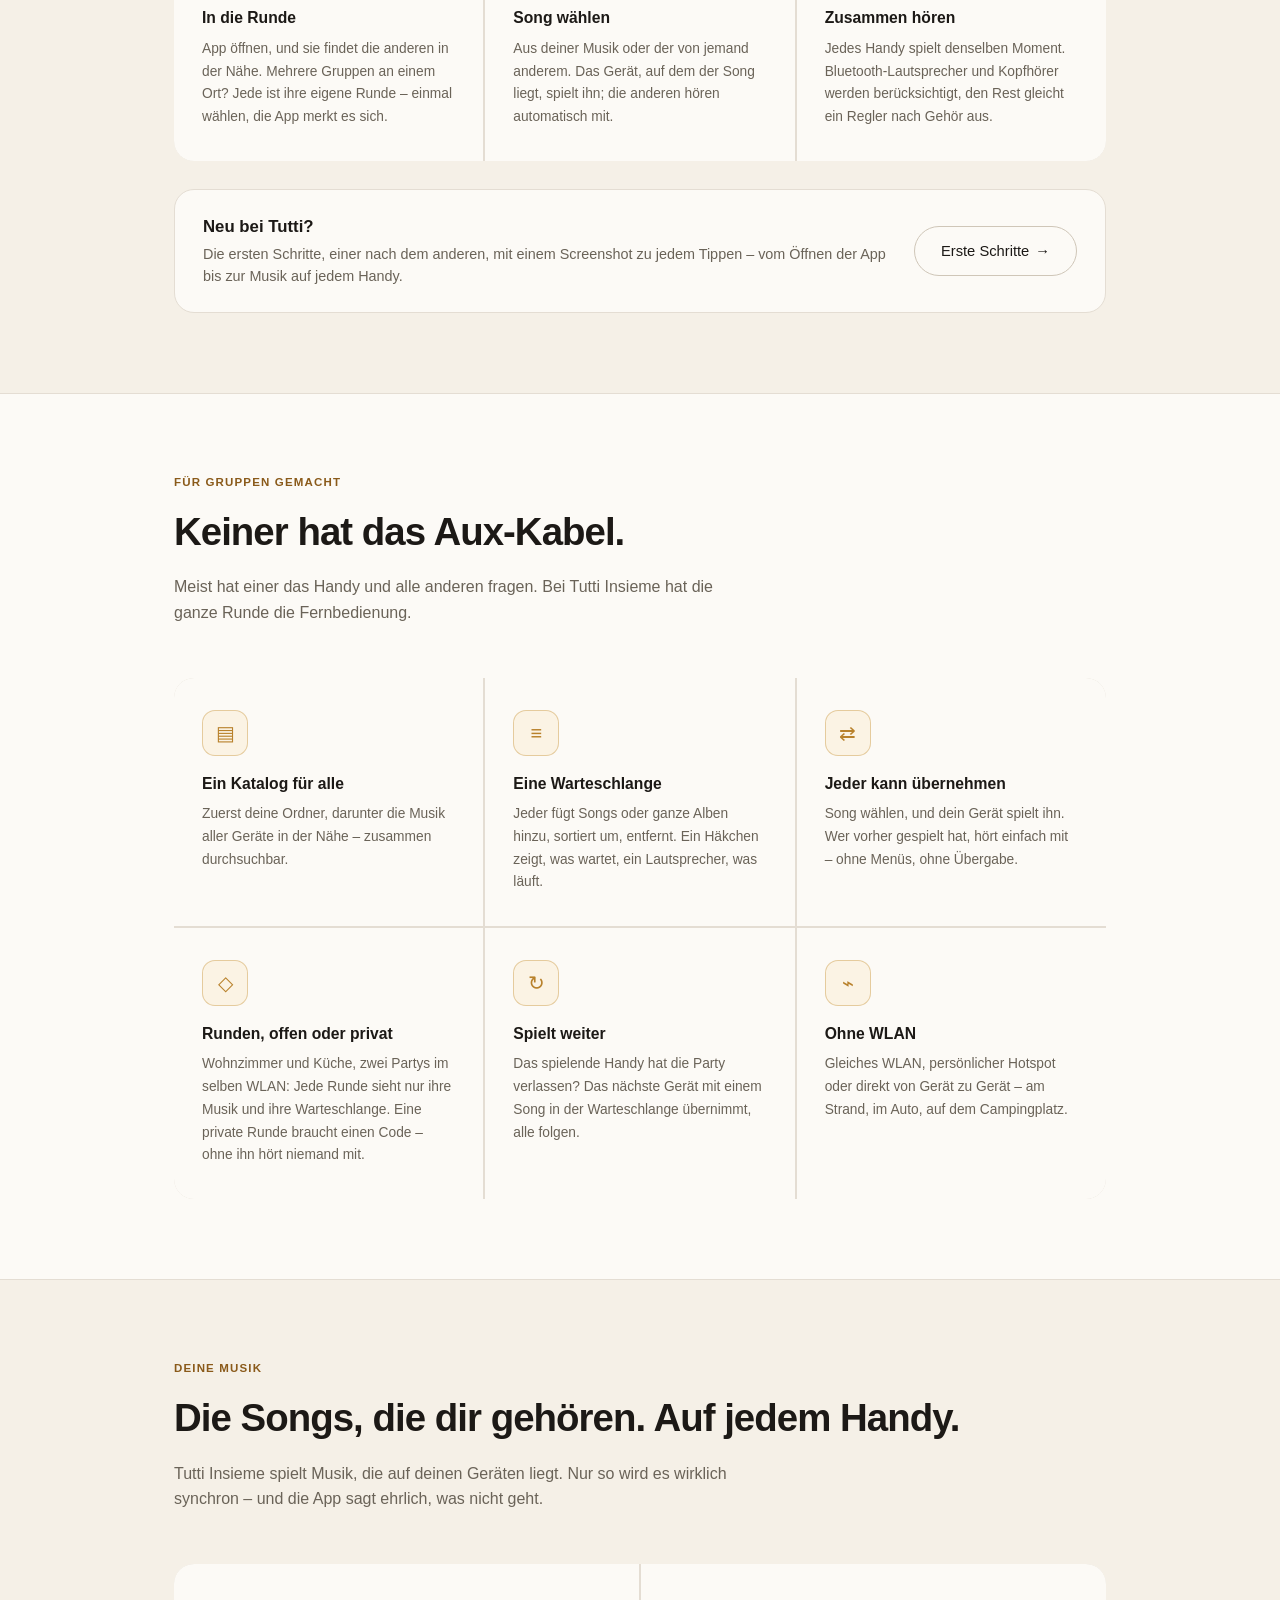
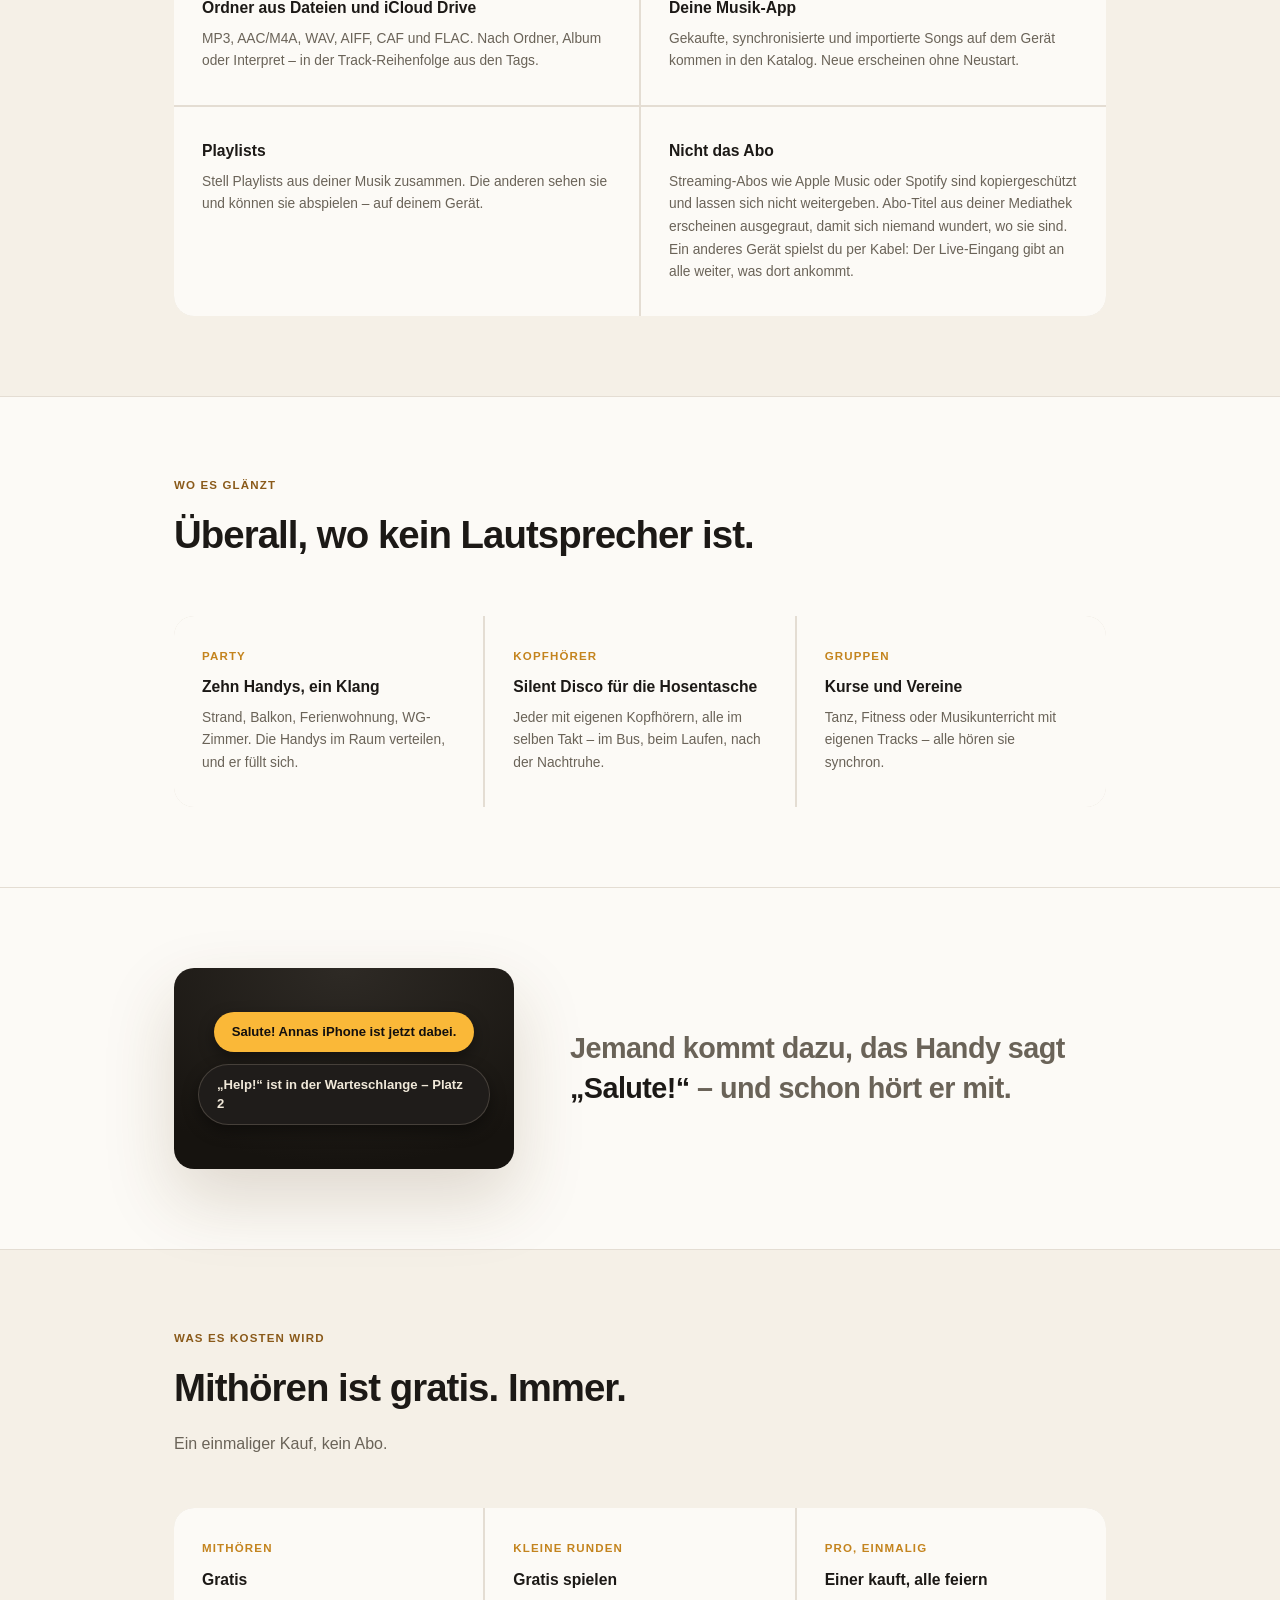
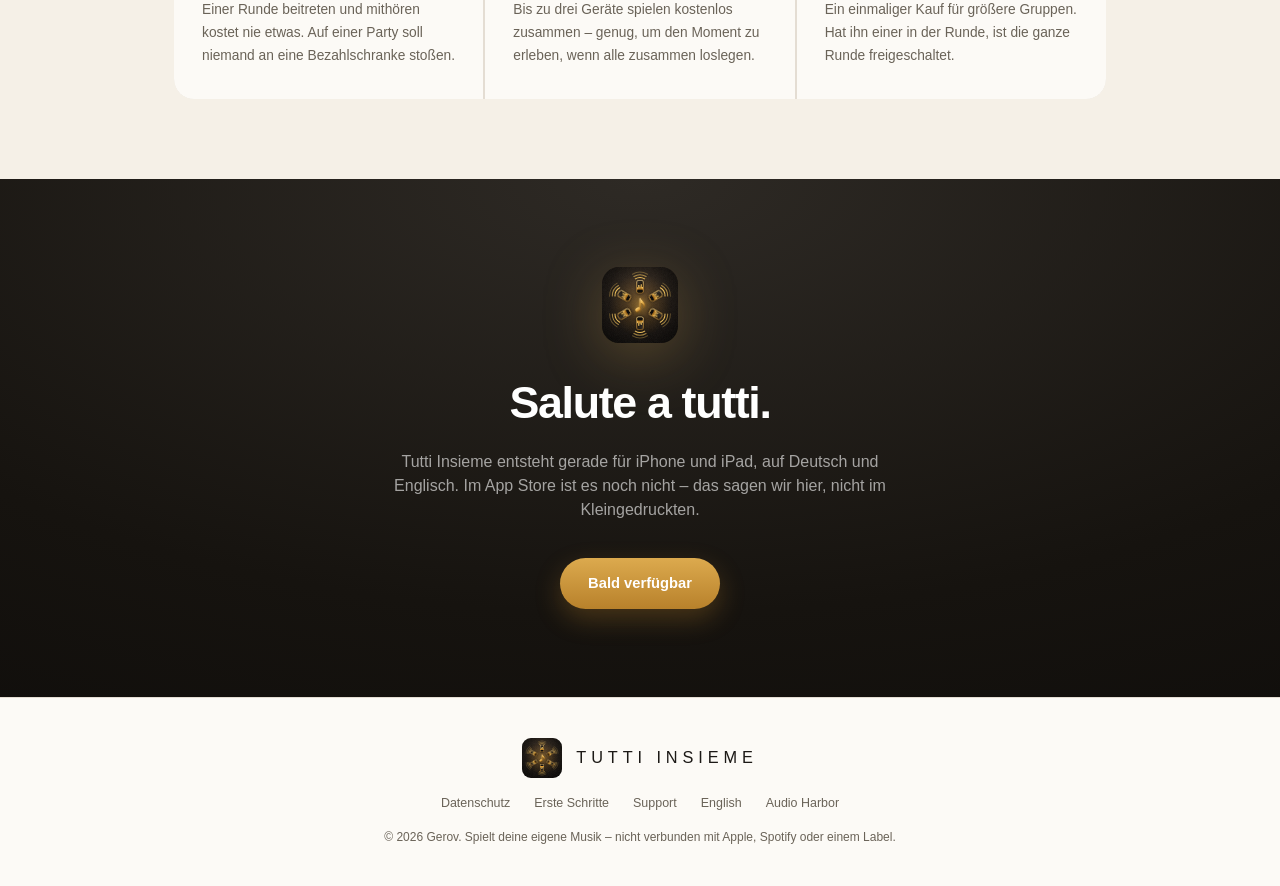
==== commit 84f9690c: "Update website from tutti-insieme-develop 5a021e0" ====
--- a/docs/de.html
+++ b/docs/de.html
@@ -316,7 +316,7 @@
       </div>
       <div class="cell">
         <h3>Nicht das Abo</h3>
-        <p>Streaming-Abos wie Apple Music oder Spotify sind kopiergeschützt und lassen sich nicht weitergeben. Abo-Titel aus deiner Mediathek erscheinen ausgegraut, damit sich niemand wundert, wo sie sind.</p>
+        <p>Streaming-Abos wie Apple Music oder Spotify sind kopiergeschützt und lassen sich nicht weitergeben. Abo-Titel aus deiner Mediathek erscheinen ausgegraut, damit sich niemand wundert, wo sie sind. Ein anderes Gerät spielst du per Kabel: Der Live-Eingang gibt an alle weiter, was dort ankommt.</p>
       </div>
     </div>
   </div>
--- a/docs/site.css
+++ b/docs/site.css
@@ -76,6 +76,8 @@
 }
 .nav-link:hover { color: var(--text); }
 .nav-link:hover::after { transform: scaleX(1); }
+.nav-link[aria-current="page"] { color: var(--text); }
+.nav-link[aria-current="page"]::after { transform: scaleX(1); }
 .nav-right { display: flex; align-items: center; gap: 18px; }
 .lang {
   font-size: 0.78rem; font-weight: 600; letter-spacing: 0.08em;
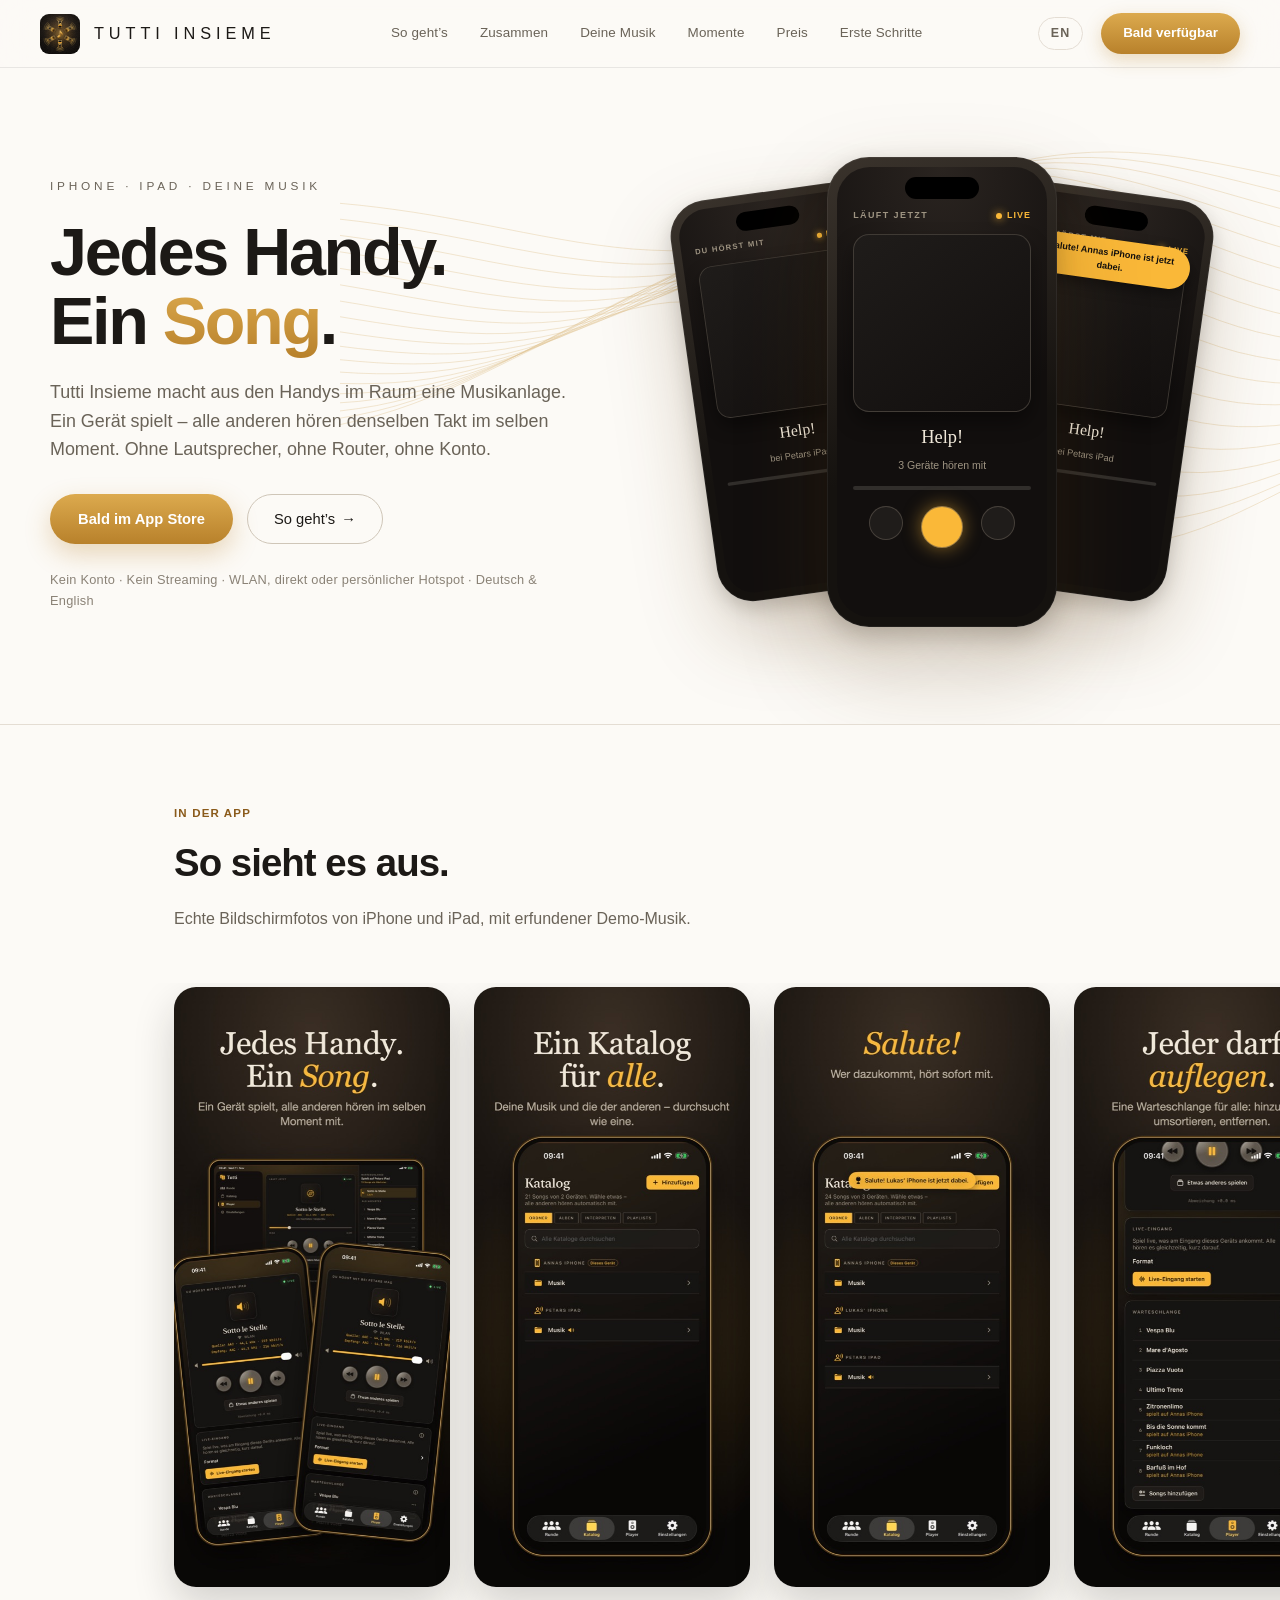
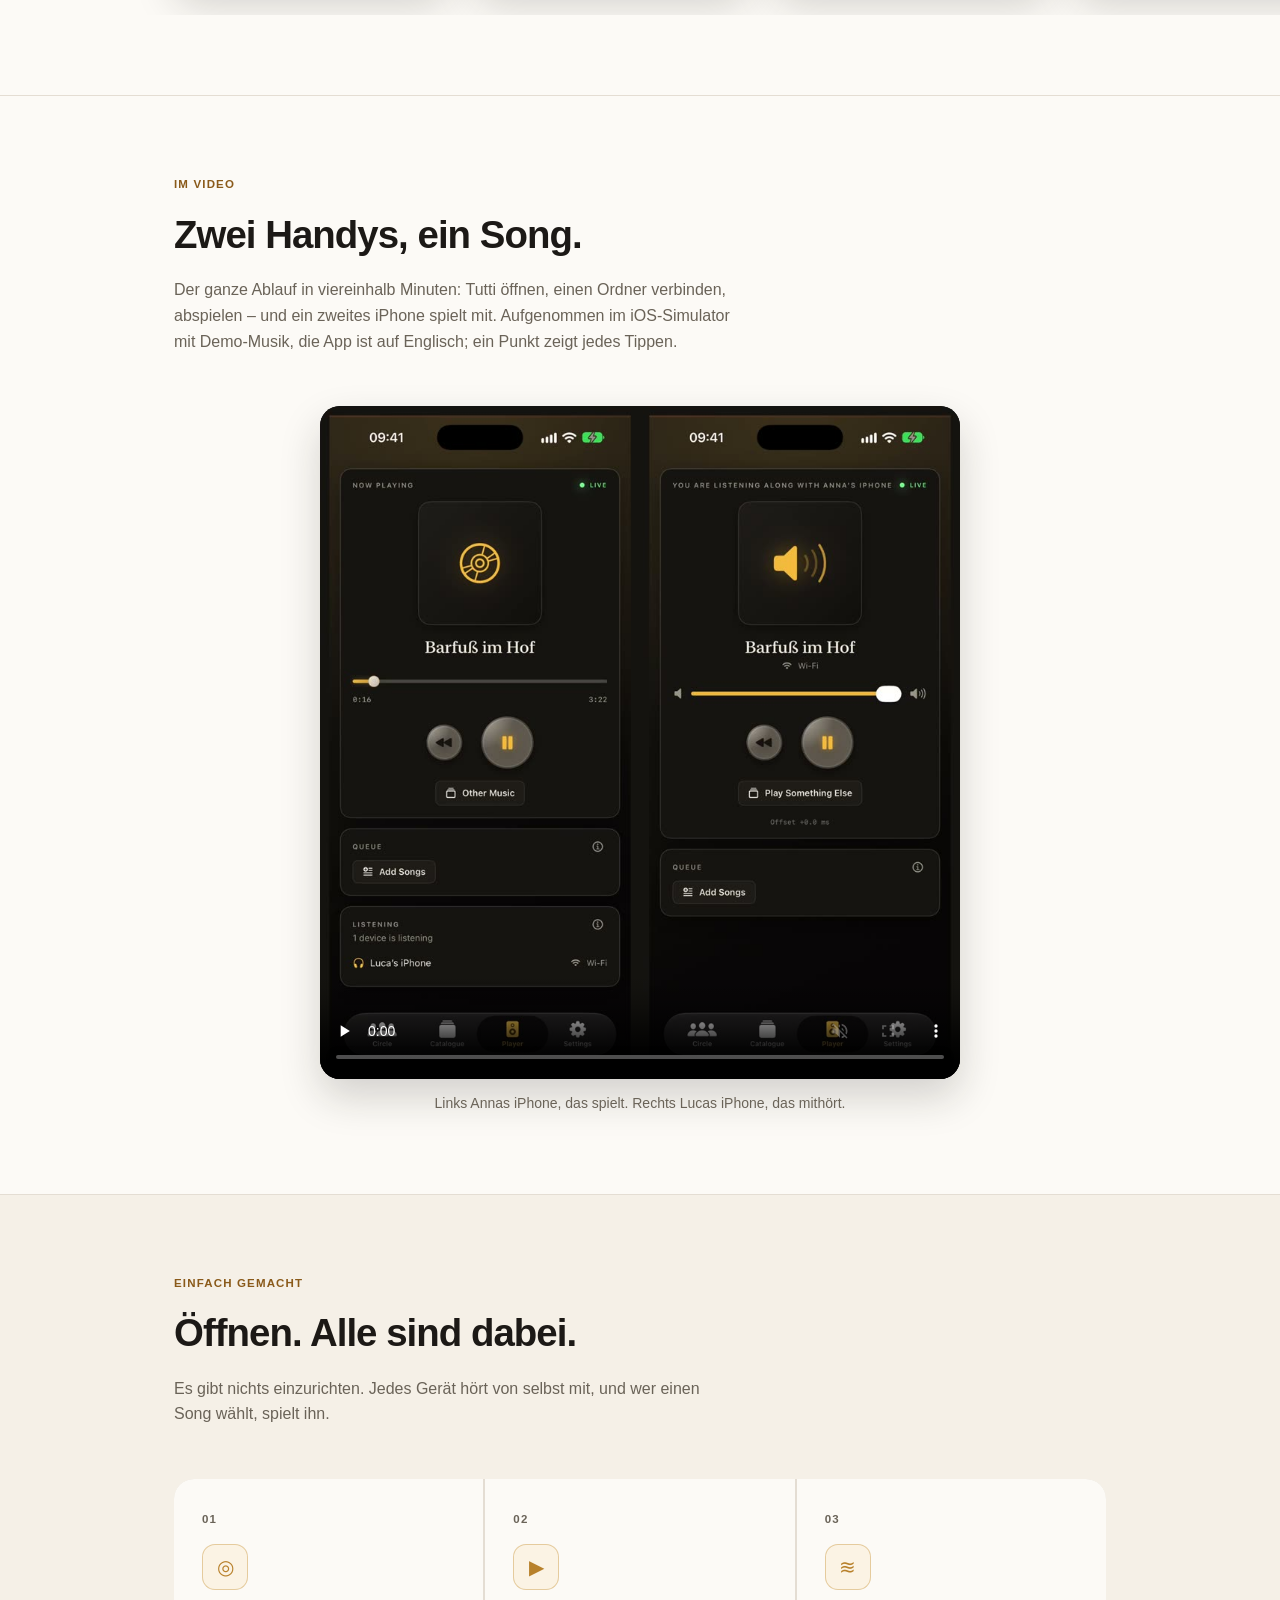
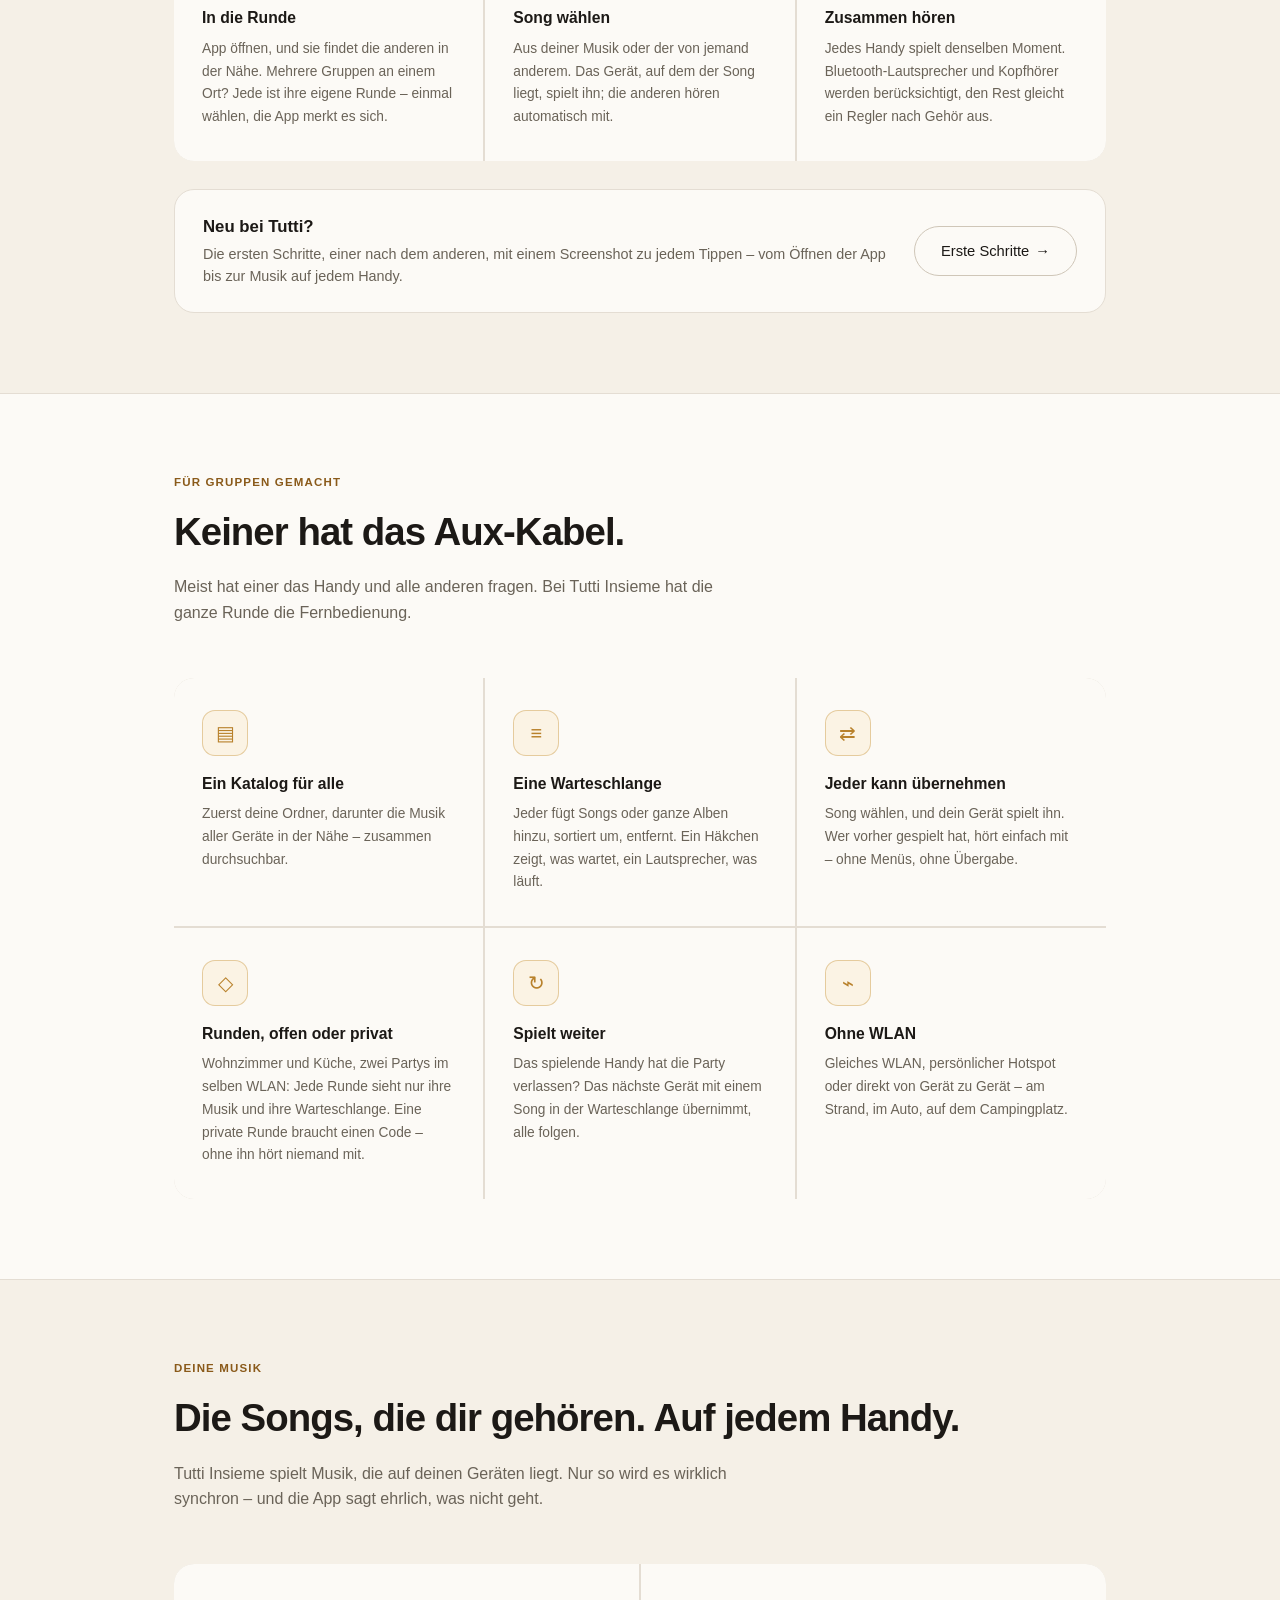
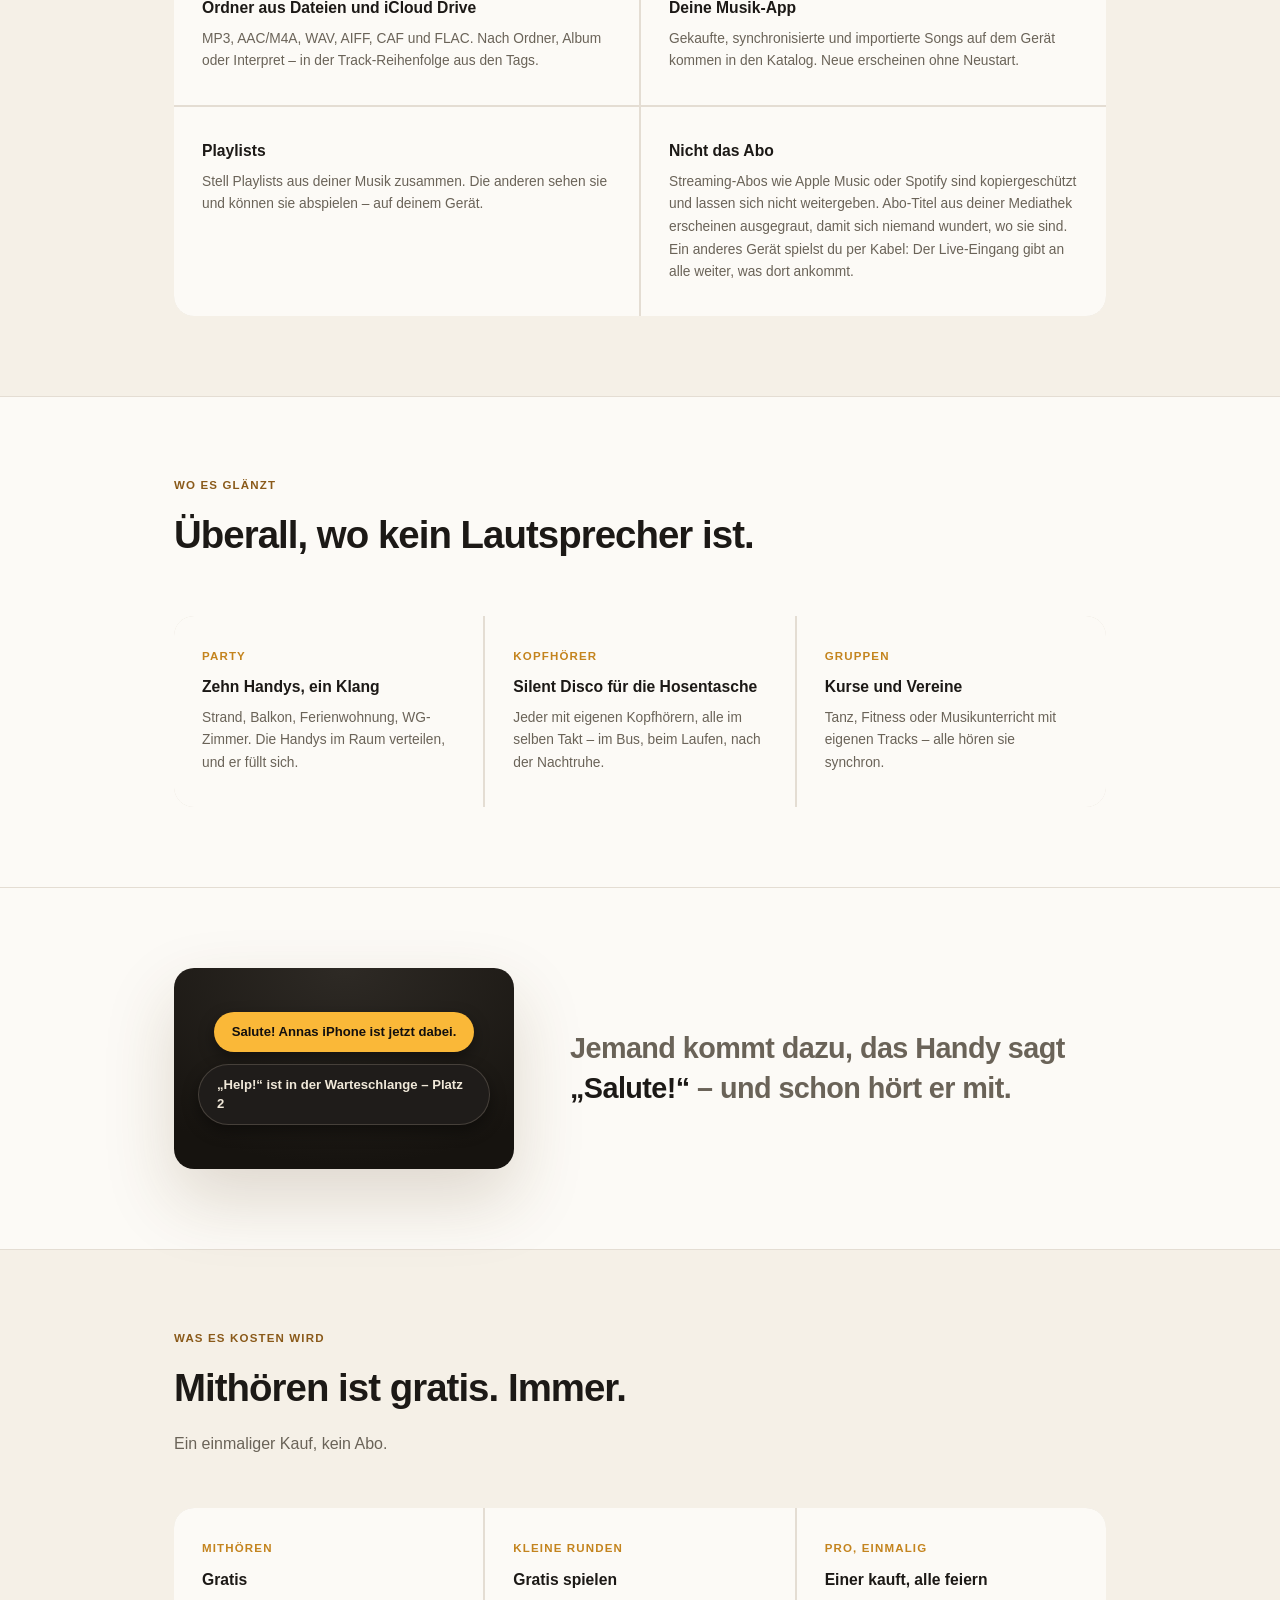
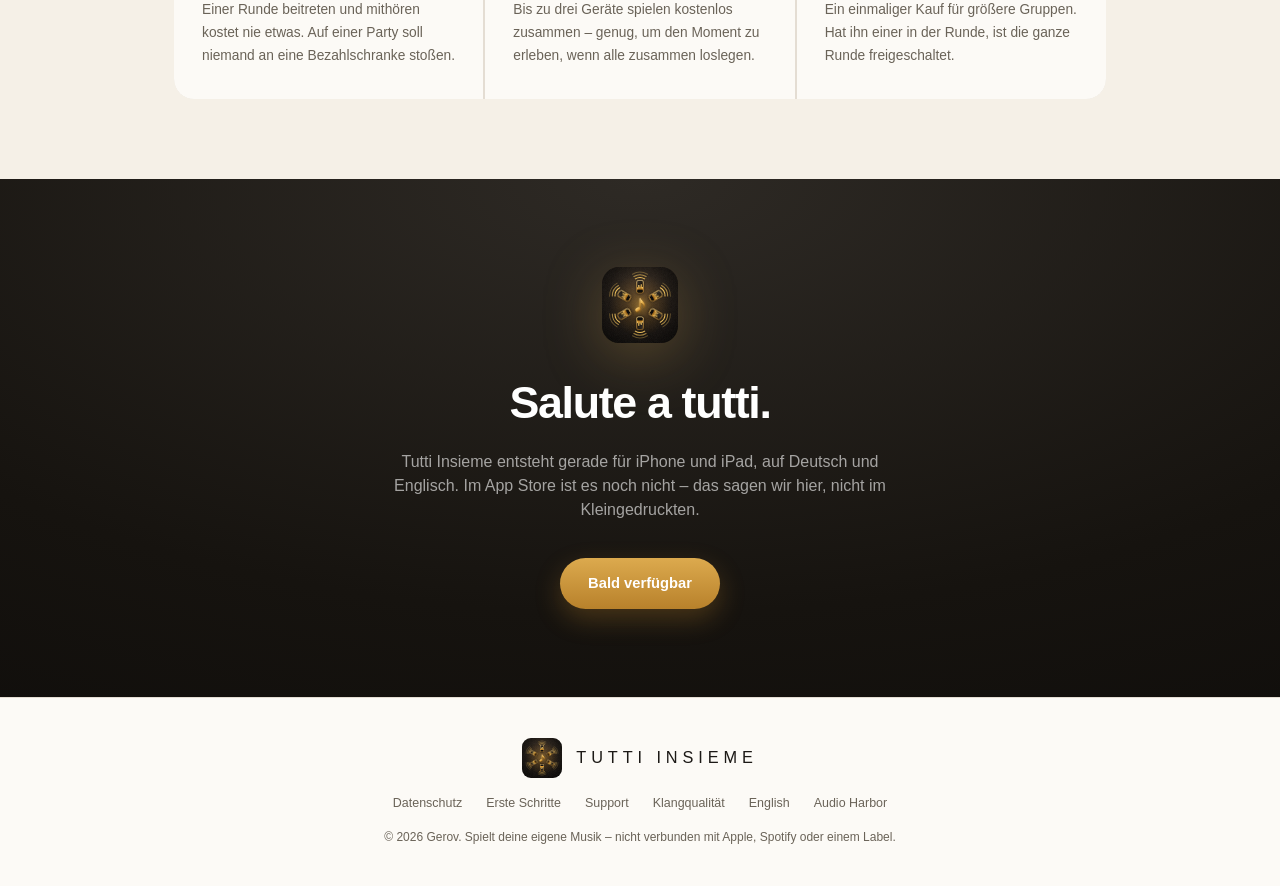
==== commit 1b99788c: "Update website from tutti-insieme-develop bb9ae9f" ====
--- a/docs/de.html
+++ b/docs/de.html
@@ -403,6 +403,7 @@
     <a href="privacy.html#de">Datenschutz</a>
     <a href="erste-schritte.html">Erste Schritte</a>
     <a href="support.html#de">Support</a>
+    <a href="sound-quality.html#de">Klangqualität</a>
     <a href="./" hreflang="en" lang="en">English</a>
     <a href="https://petergerov.github.io/audio-harbor/">Audio Harbor</a>
   </div>
--- a/docs/site.css
+++ b/docs/site.css
@@ -416,6 +416,15 @@
 .page p { font-size: 0.95rem; color: var(--secondary); margin-bottom: 14px; line-height: 1.6; }
 .page ul { margin: 0 0 14px 18px; color: var(--secondary); font-size: 0.95rem; line-height: 1.6; }
 .page section + section { margin-top: 56px; padding-top: 40px; border-top: 1px solid var(--border); }
+.page .table-wrap { overflow-x: auto; margin: 4px 0 16px; border: 1px solid var(--border); border-radius: var(--radius); }
+.page table { width: 100%; border-collapse: collapse; font-size: 0.9rem; }
+.page th, .page td { padding: 10px 12px; text-align: left; vertical-align: top; border-bottom: 1px solid var(--border); }
+.page th { font-weight: 600; color: var(--text); background: var(--bg2); }
+.page td { color: var(--secondary); }
+.page td:first-child { color: var(--text); font-weight: 500; }
+.page tbody tr:last-child td { border-bottom: none; }
+.page .num { text-align: right; white-space: nowrap; font-variant-numeric: tabular-nums; }
+.page .note { font-size: 0.8rem; color: var(--muted); }
 
 @media (max-width: 760px) {
   nav { padding: 0 20px; }
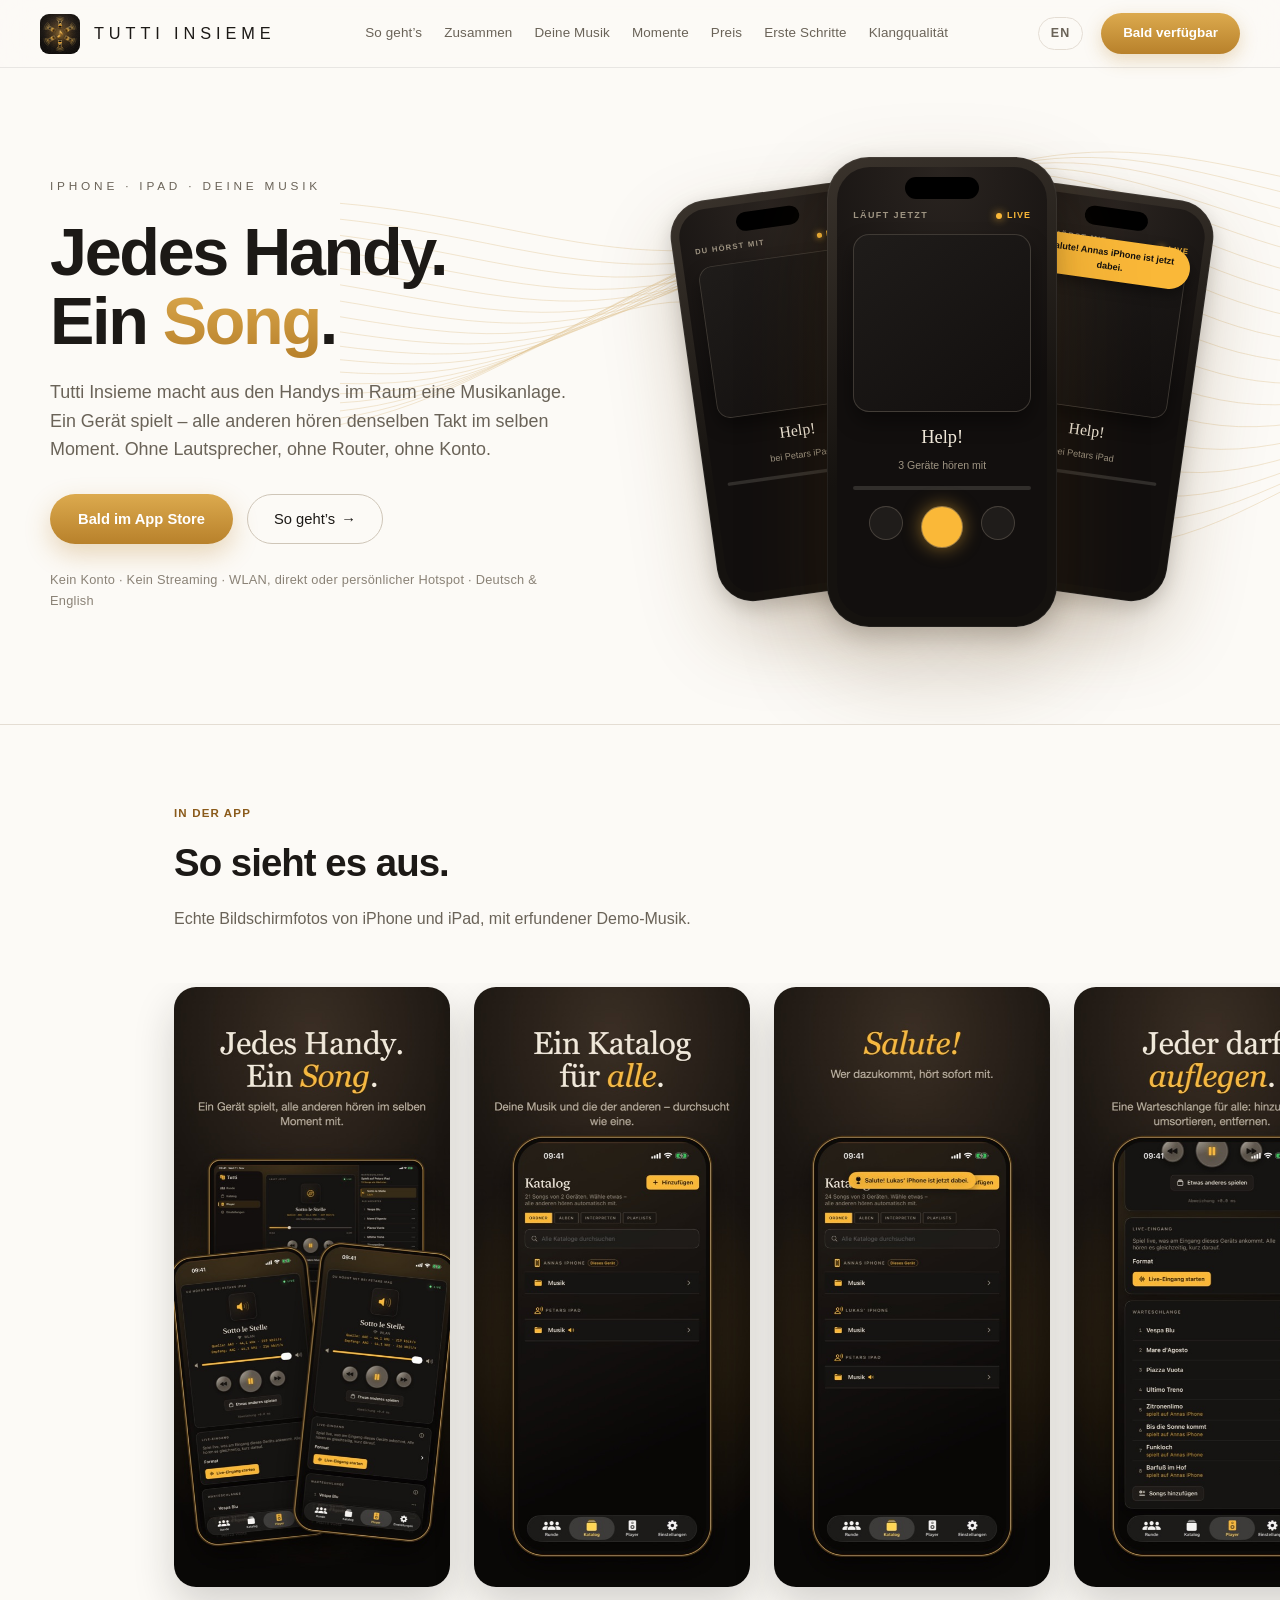
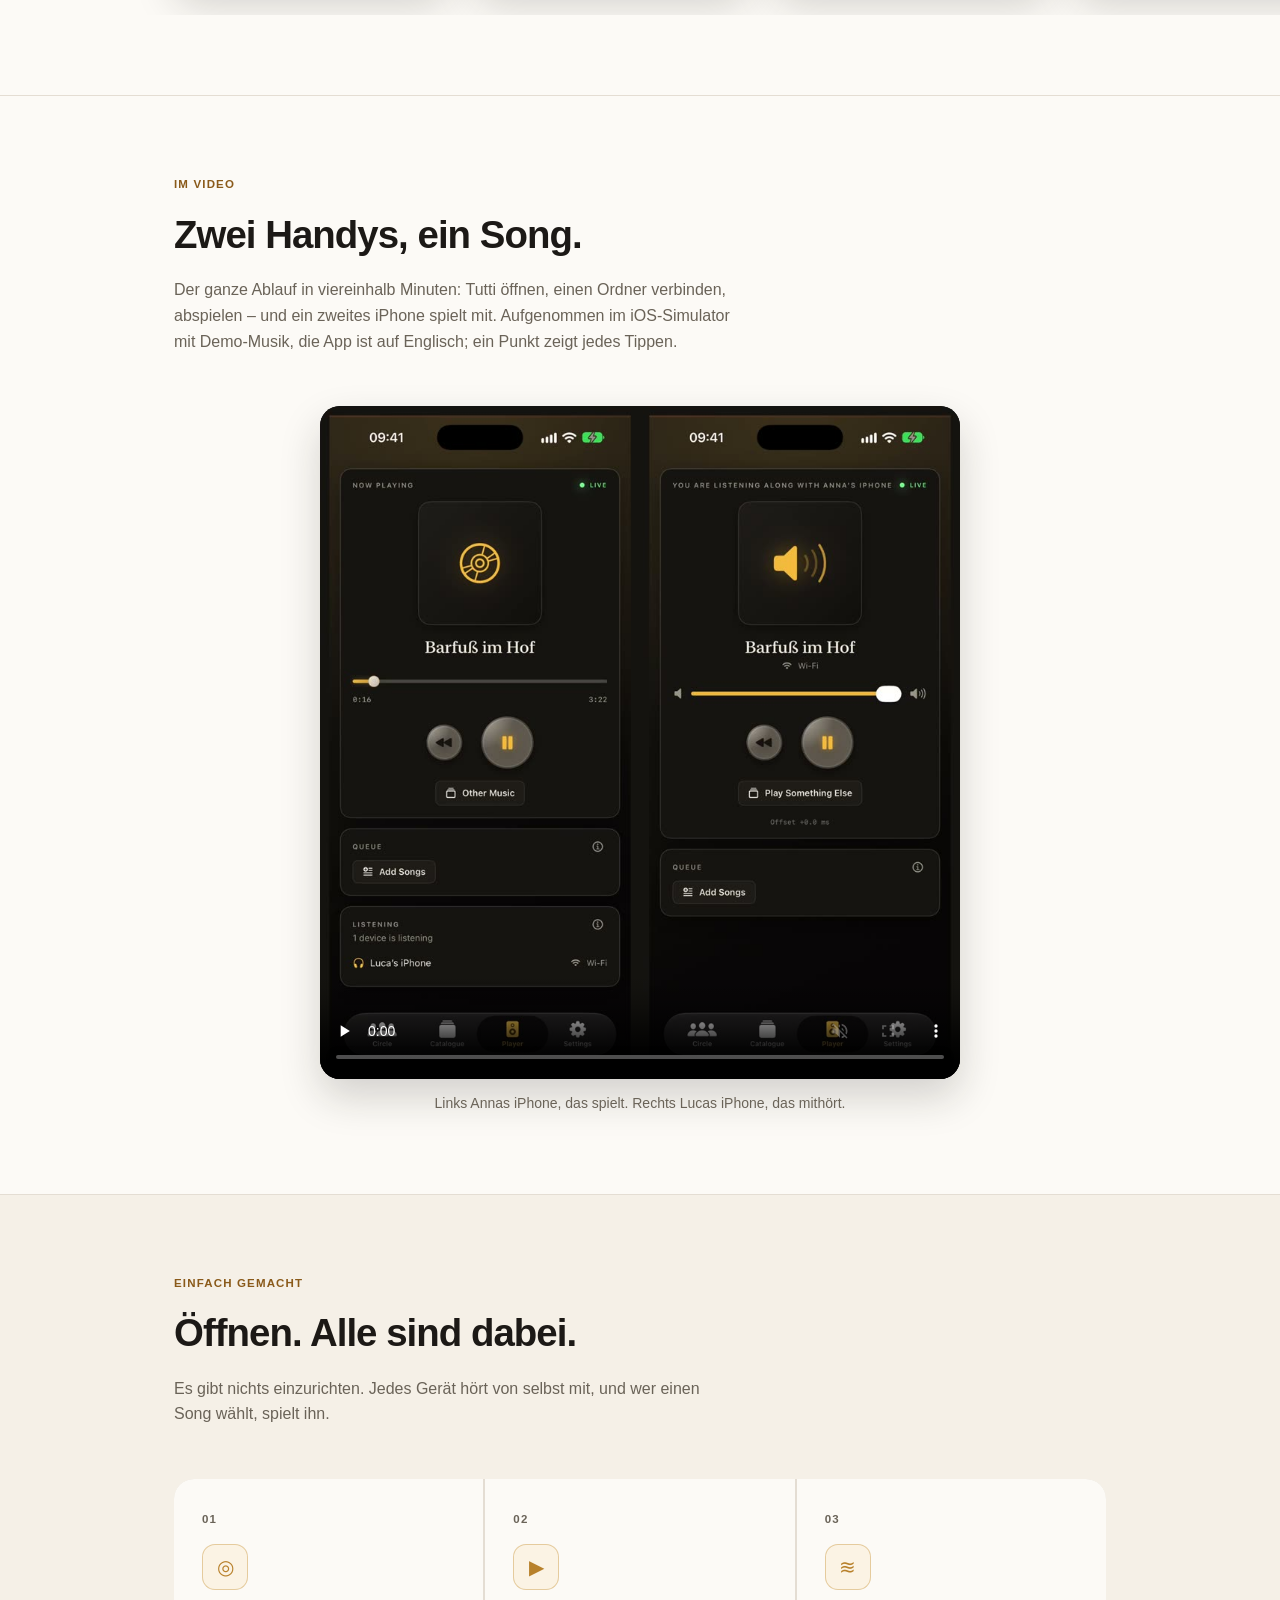
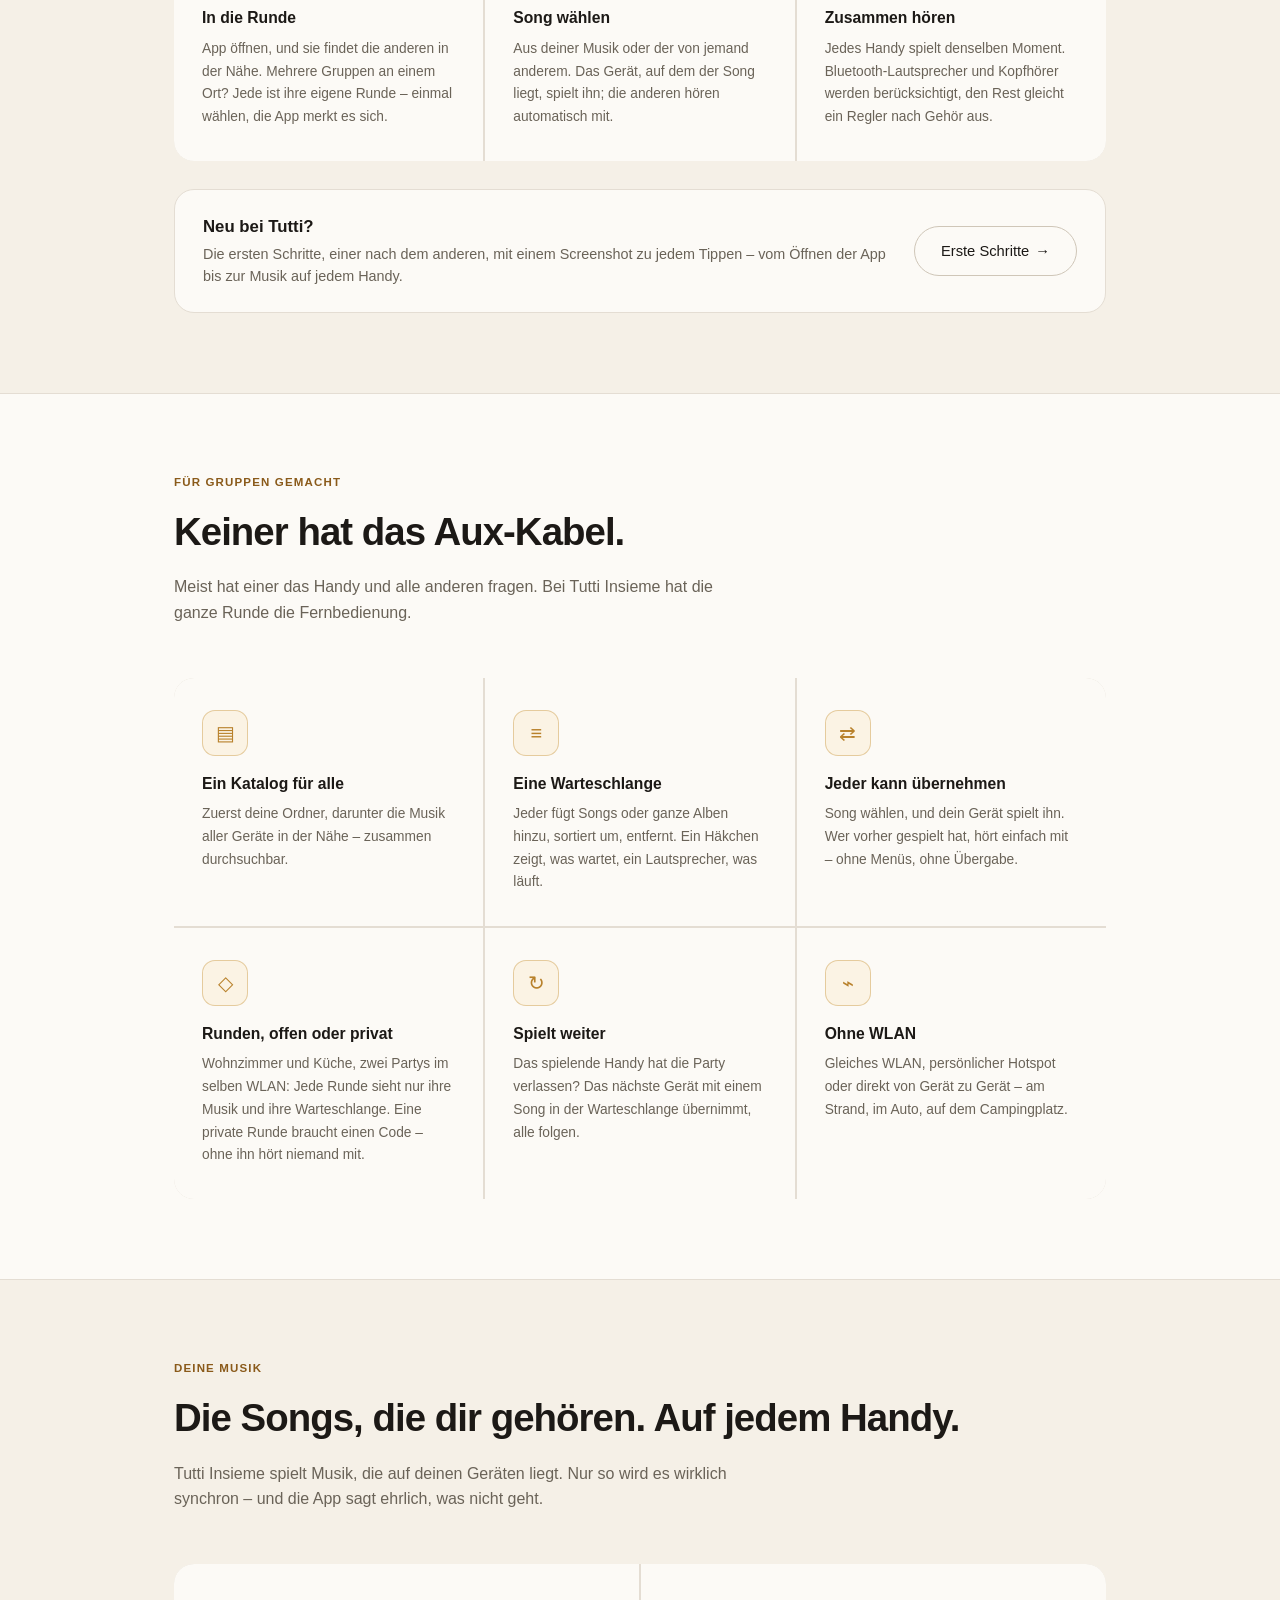
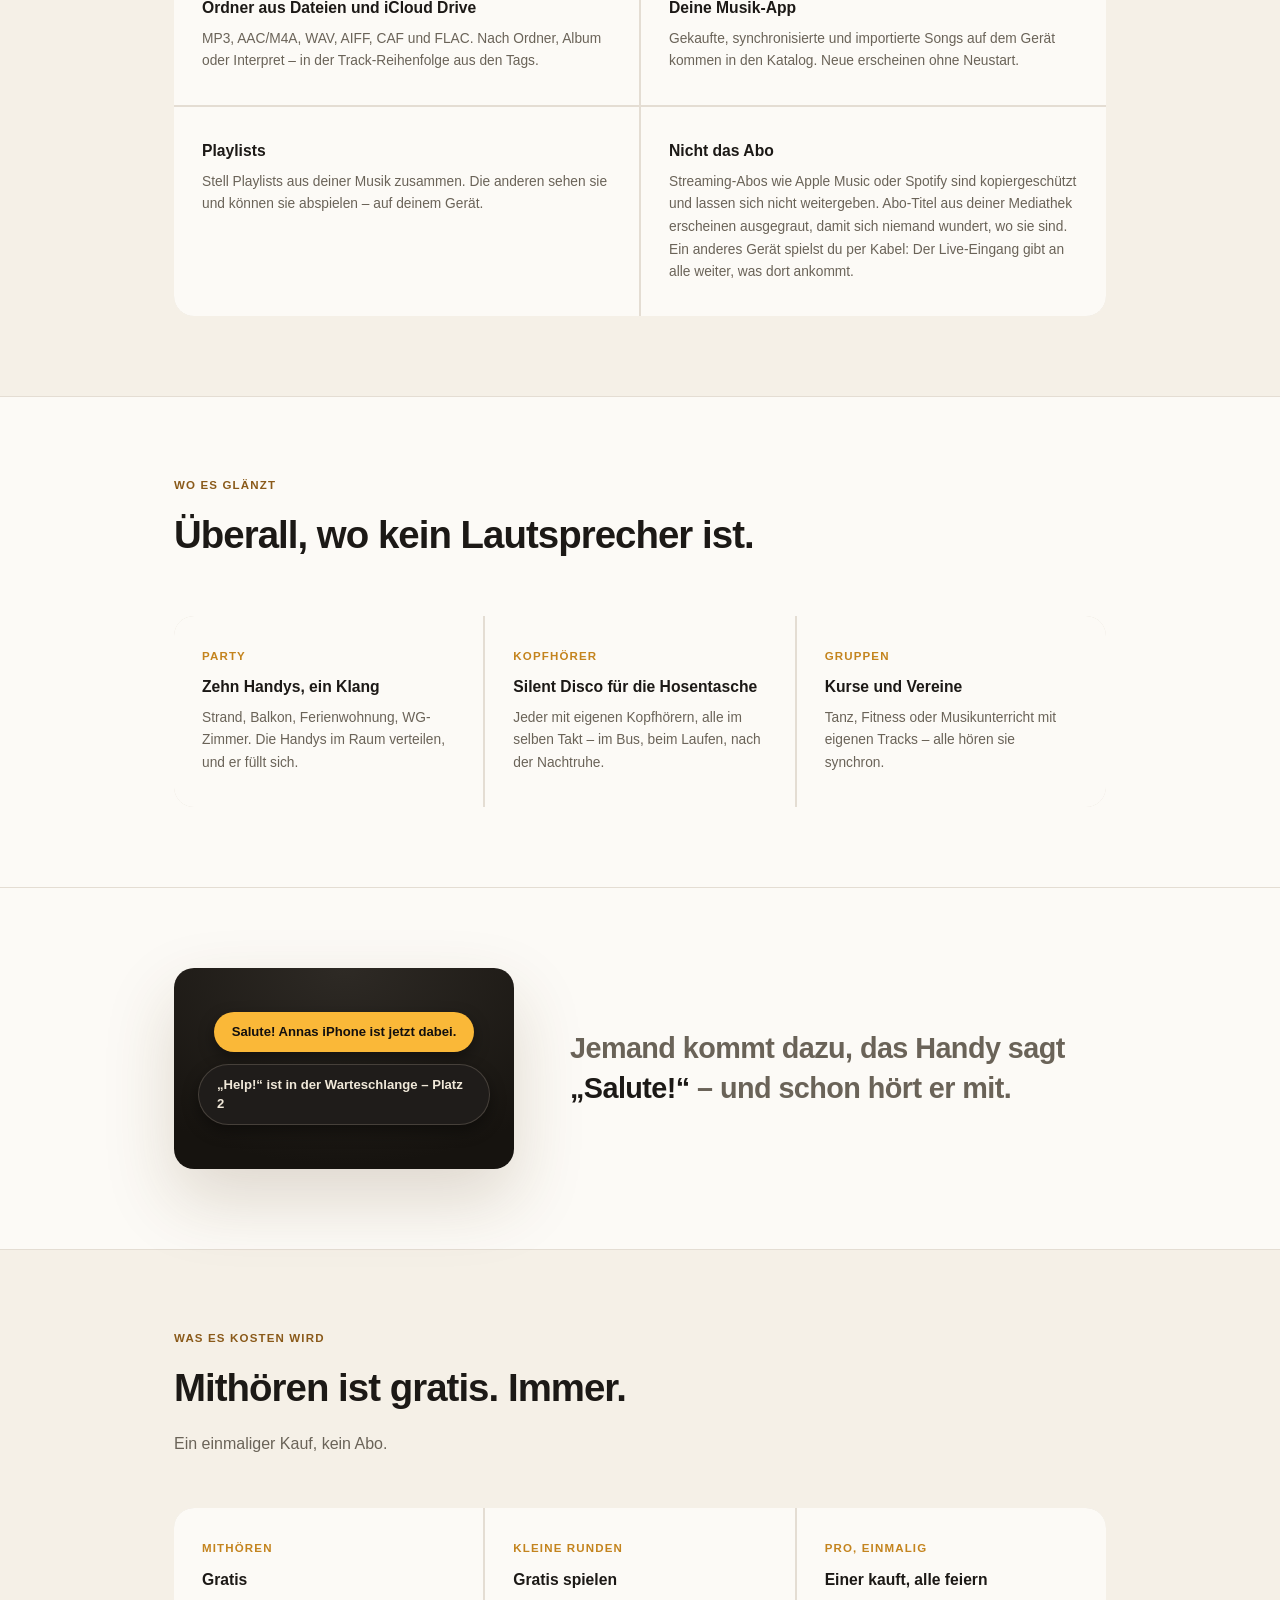
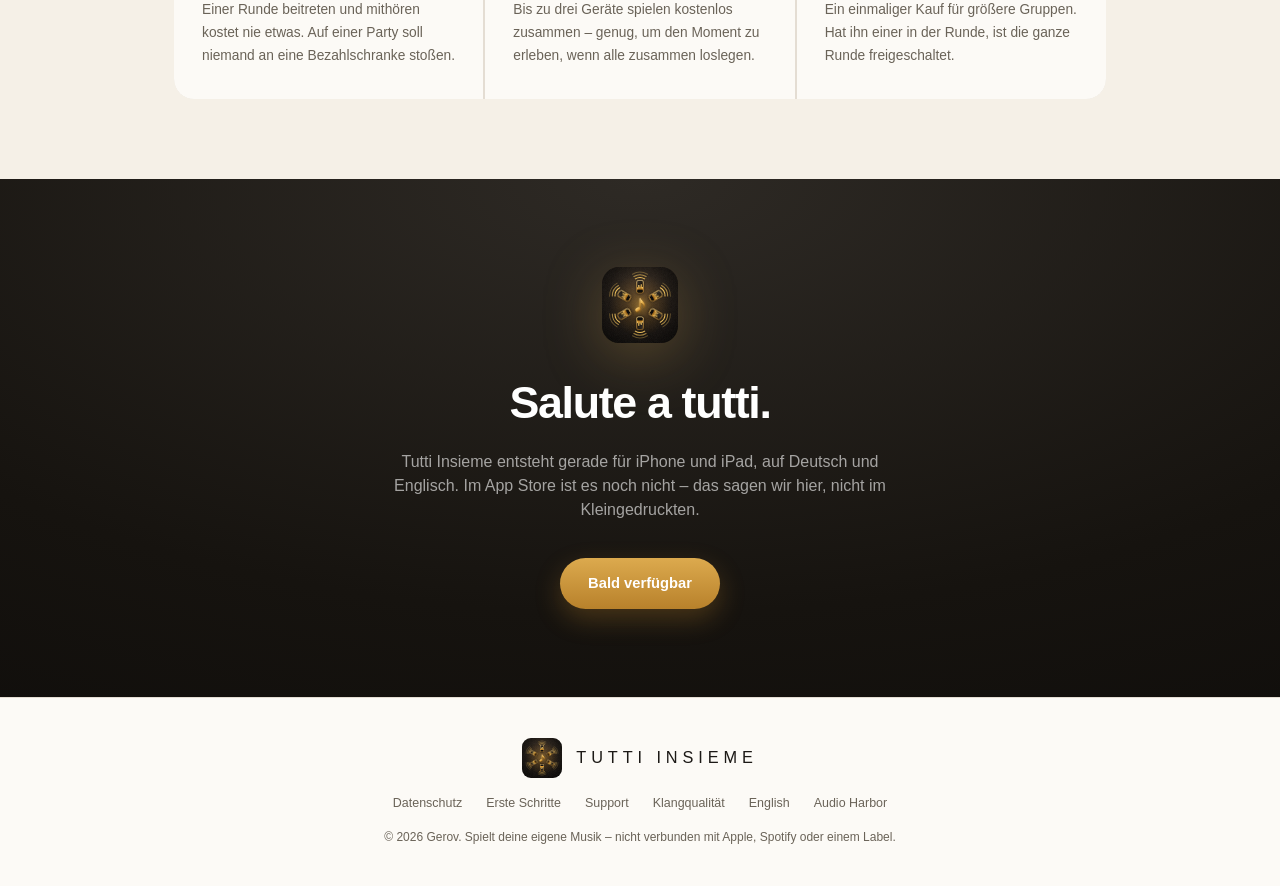
==== commit 92e35806: "Update website from tutti-insieme-develop 5da60ba" ====
--- a/docs/de.html
+++ b/docs/de.html
@@ -96,6 +96,7 @@
     <a href="#momente" class="nav-link">Momente</a>
     <a href="#preis" class="nav-link">Preis</a>
     <a href="erste-schritte.html" class="nav-link">Erste Schritte</a>
+    <a href="klangqualitaet.html" class="nav-link">Klangqualität</a>
   </div>
   <div class="nav-right">
     <a href="./" class="lang" hreflang="en" lang="en">EN</a>
@@ -403,7 +404,7 @@
     <a href="privacy.html#de">Datenschutz</a>
     <a href="erste-schritte.html">Erste Schritte</a>
     <a href="support.html#de">Support</a>
-    <a href="sound-quality.html#de">Klangqualität</a>
+    <a href="klangqualitaet.html">Klangqualität</a>
     <a href="./" hreflang="en" lang="en">English</a>
     <a href="https://petergerov.github.io/audio-harbor/">Audio Harbor</a>
   </div>
--- a/docs/site.css
+++ b/docs/site.css
@@ -67,6 +67,7 @@
   color: var(--secondary); text-decoration: none;
   font-size: 0.84rem; font-weight: 500; letter-spacing: 0.01em;
   padding: 6px 0;
+  white-space: nowrap;
   transition: color .15s;
 }
 .nav-link::after {
@@ -426,6 +427,13 @@
 .page .num { text-align: right; white-space: nowrap; font-variant-numeric: tabular-nums; }
 .page .note { font-size: 0.8rem; color: var(--muted); }
 
+/* Seven links need room: closer together first, then only the links to other pages. */
+@media (max-width: 1280px) {
+  .nav-links { gap: 22px; }
+}
+@media (max-width: 1200px) {
+  .nav-link[href*="#"] { display: none; }
+}
 @media (max-width: 760px) {
   nav { padding: 0 20px; }
   .nav-links { display: none; }
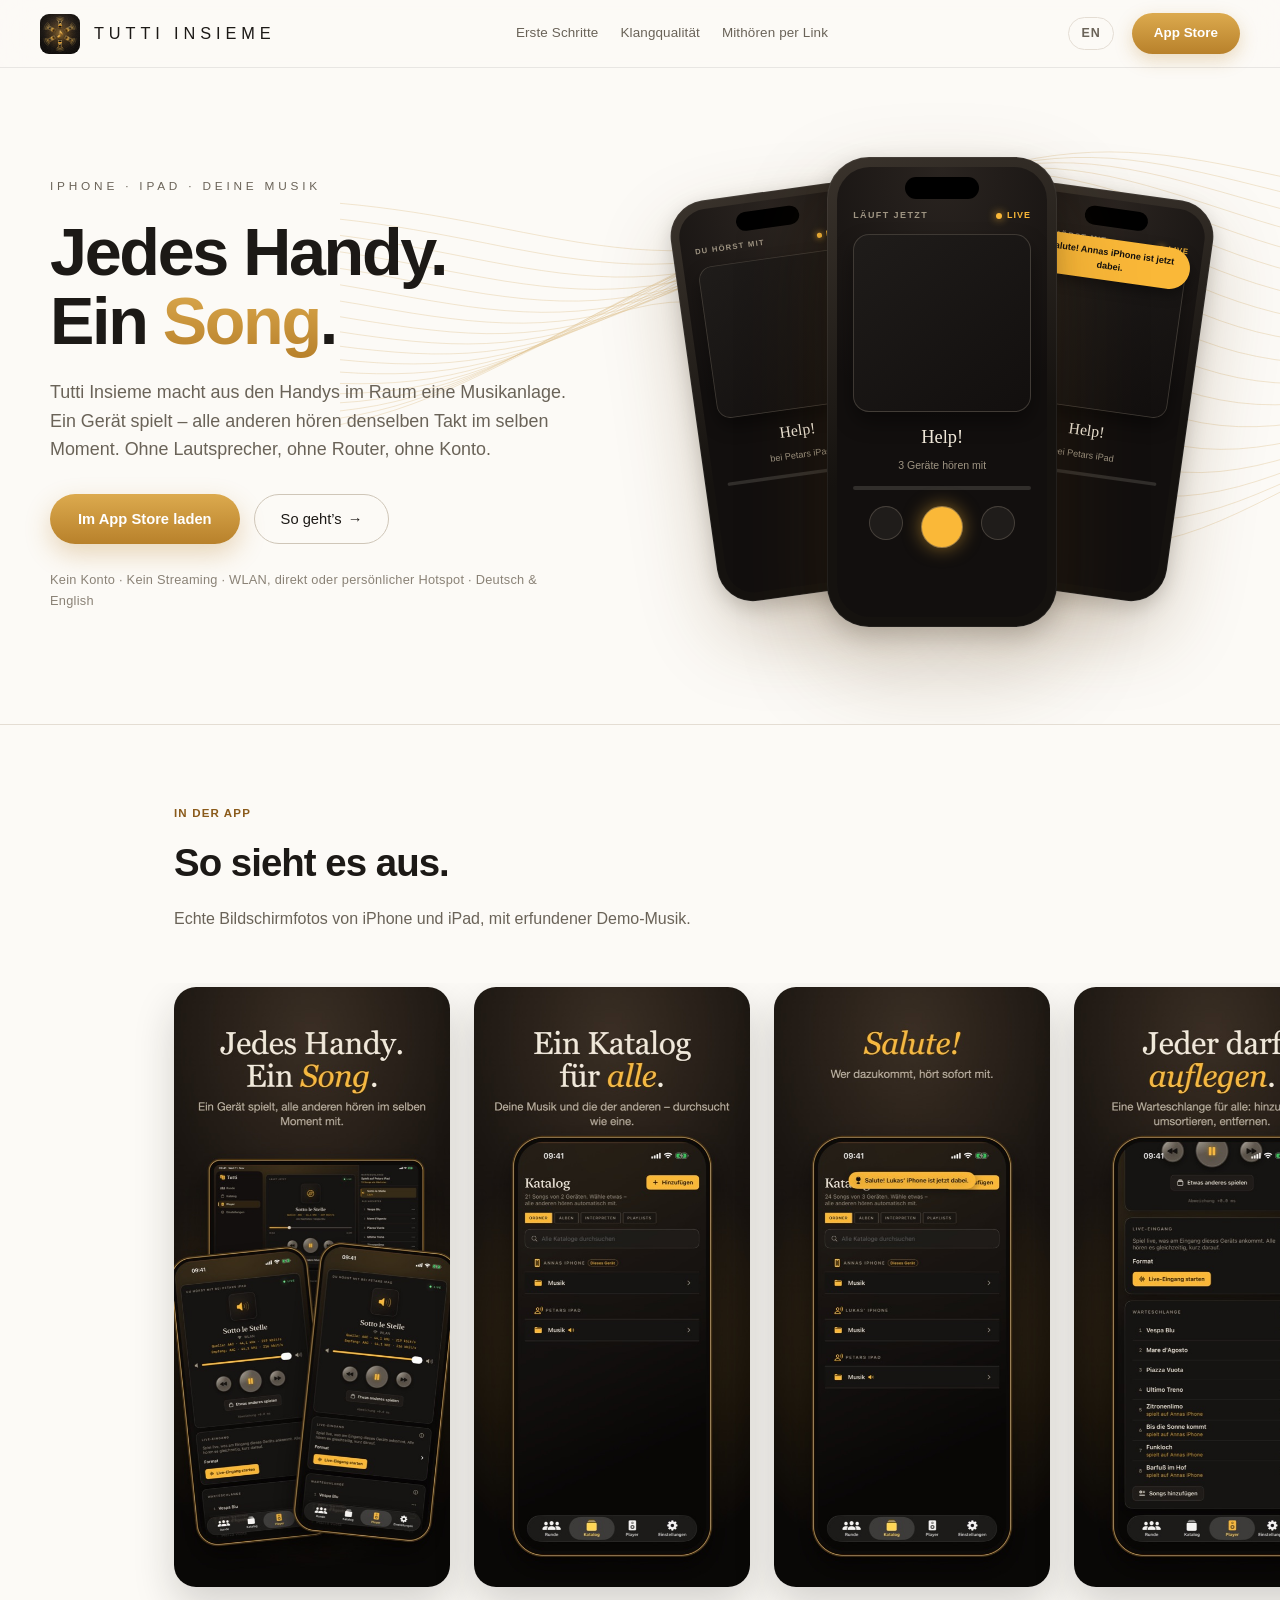
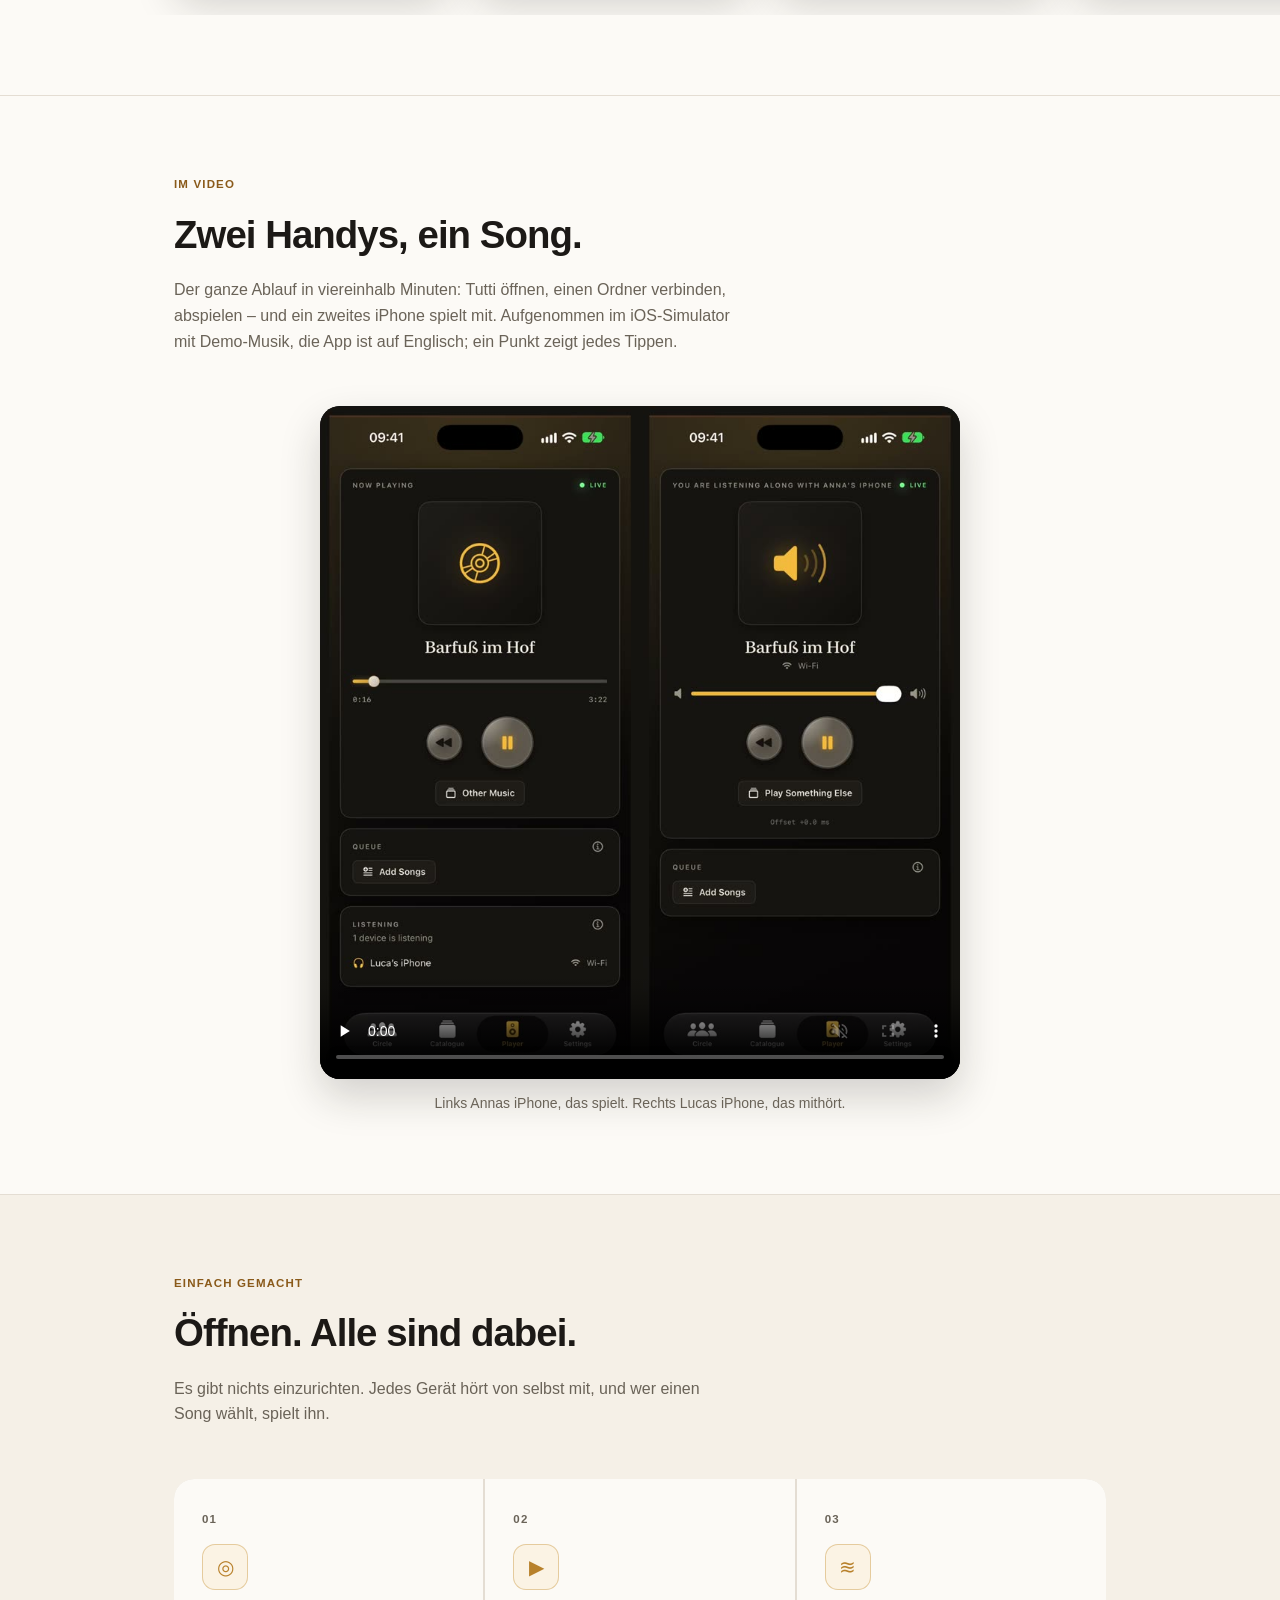
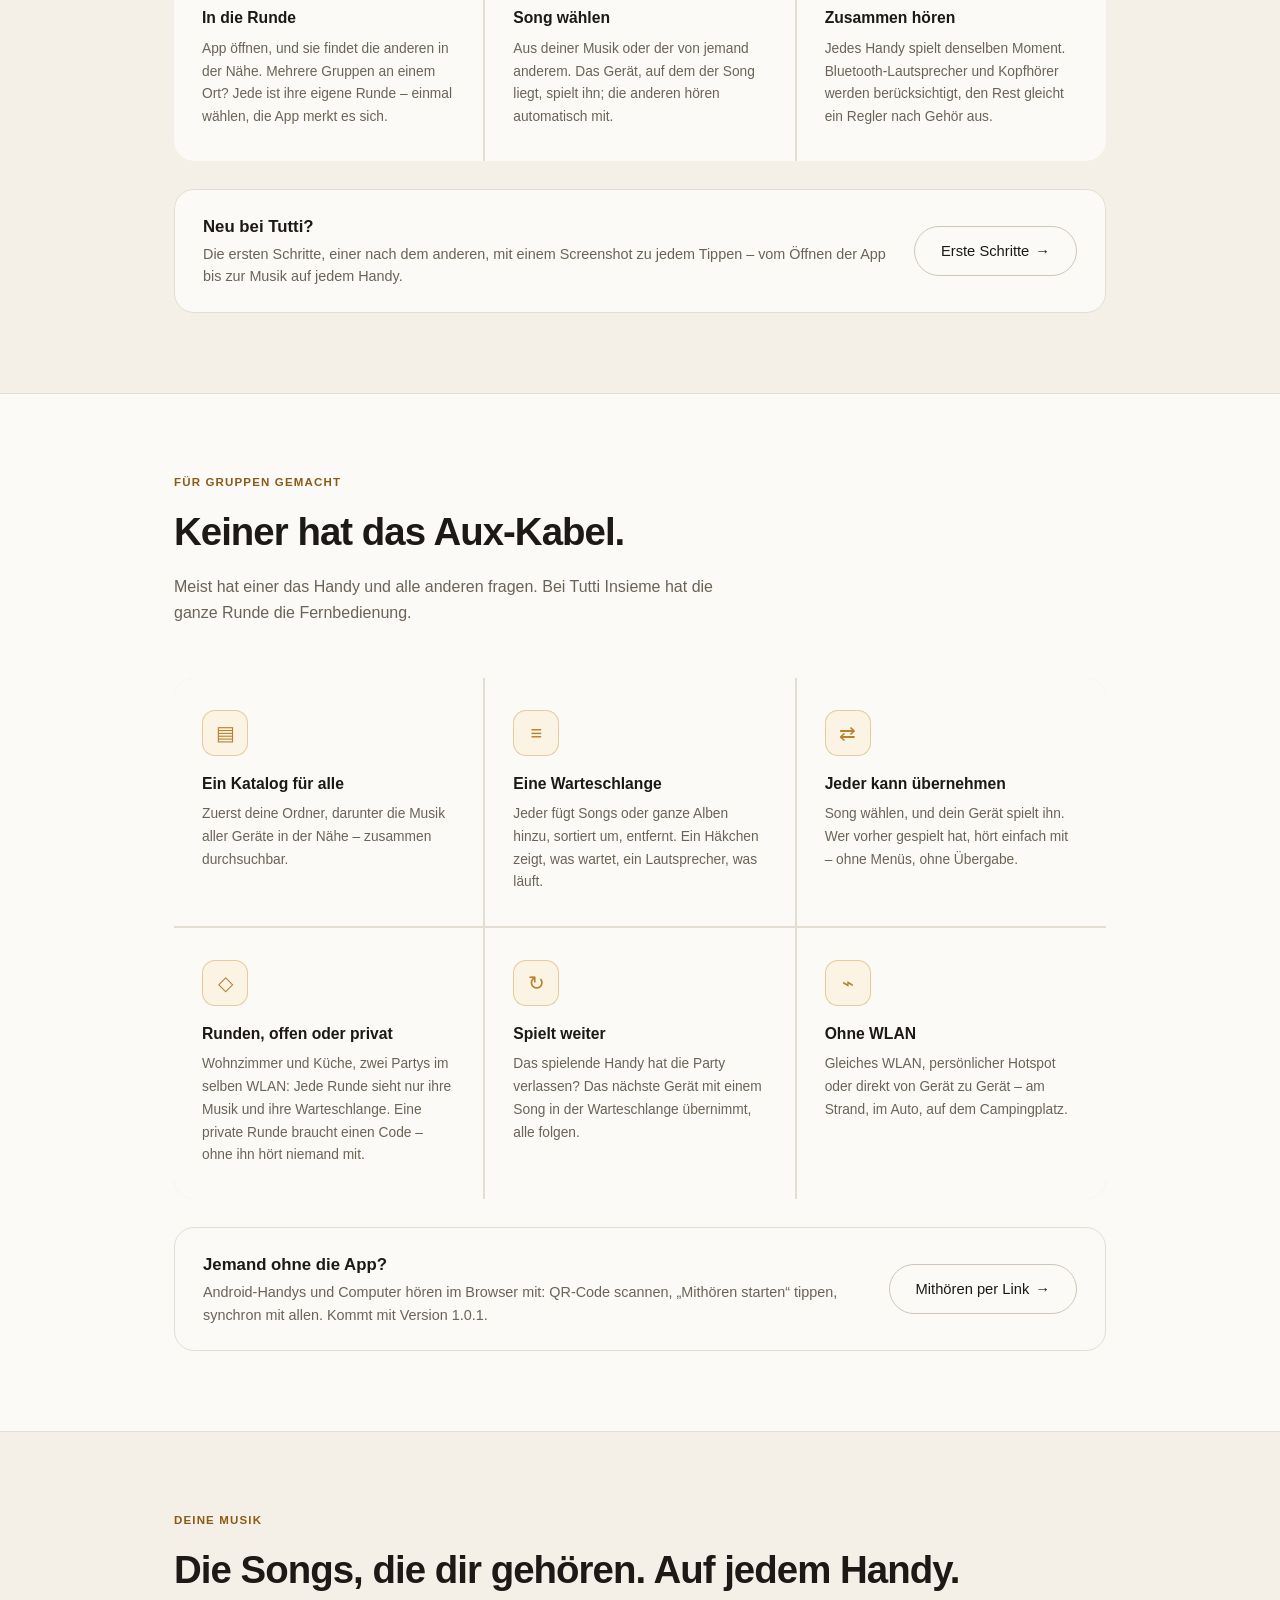
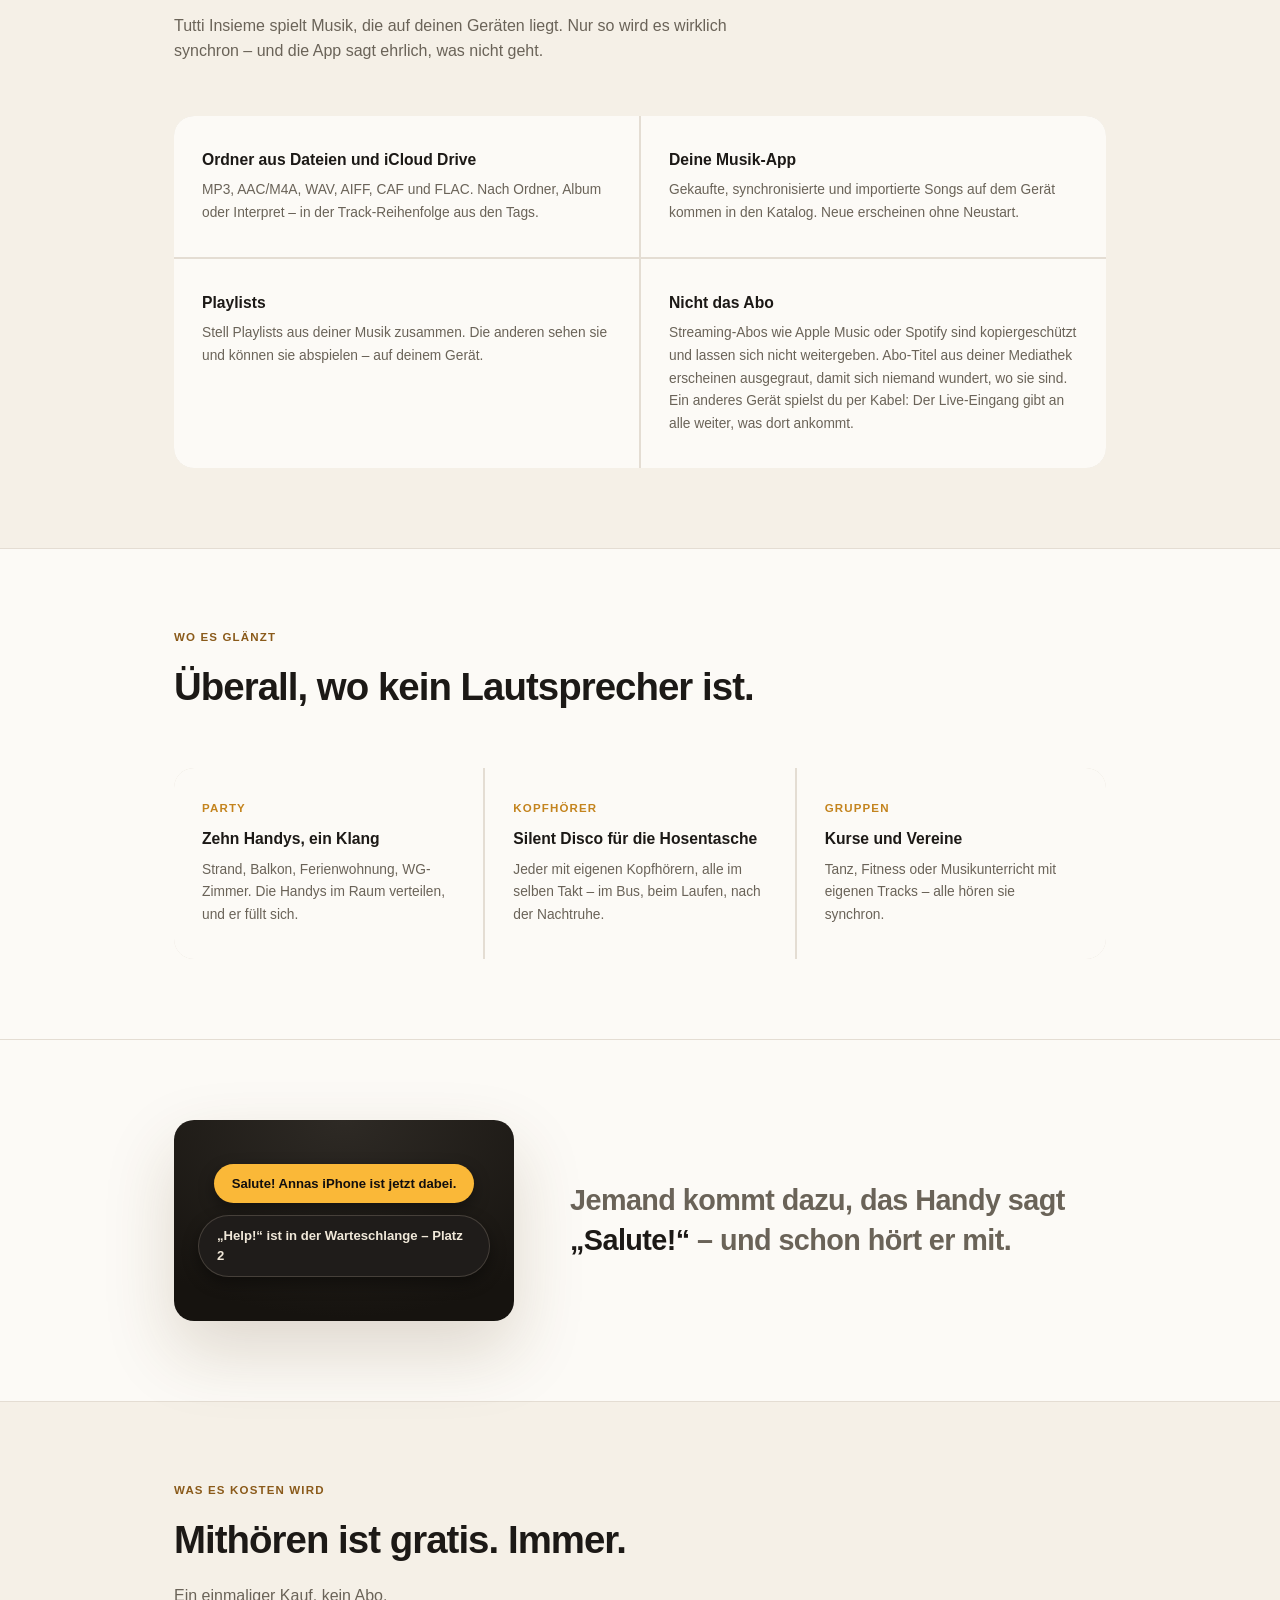
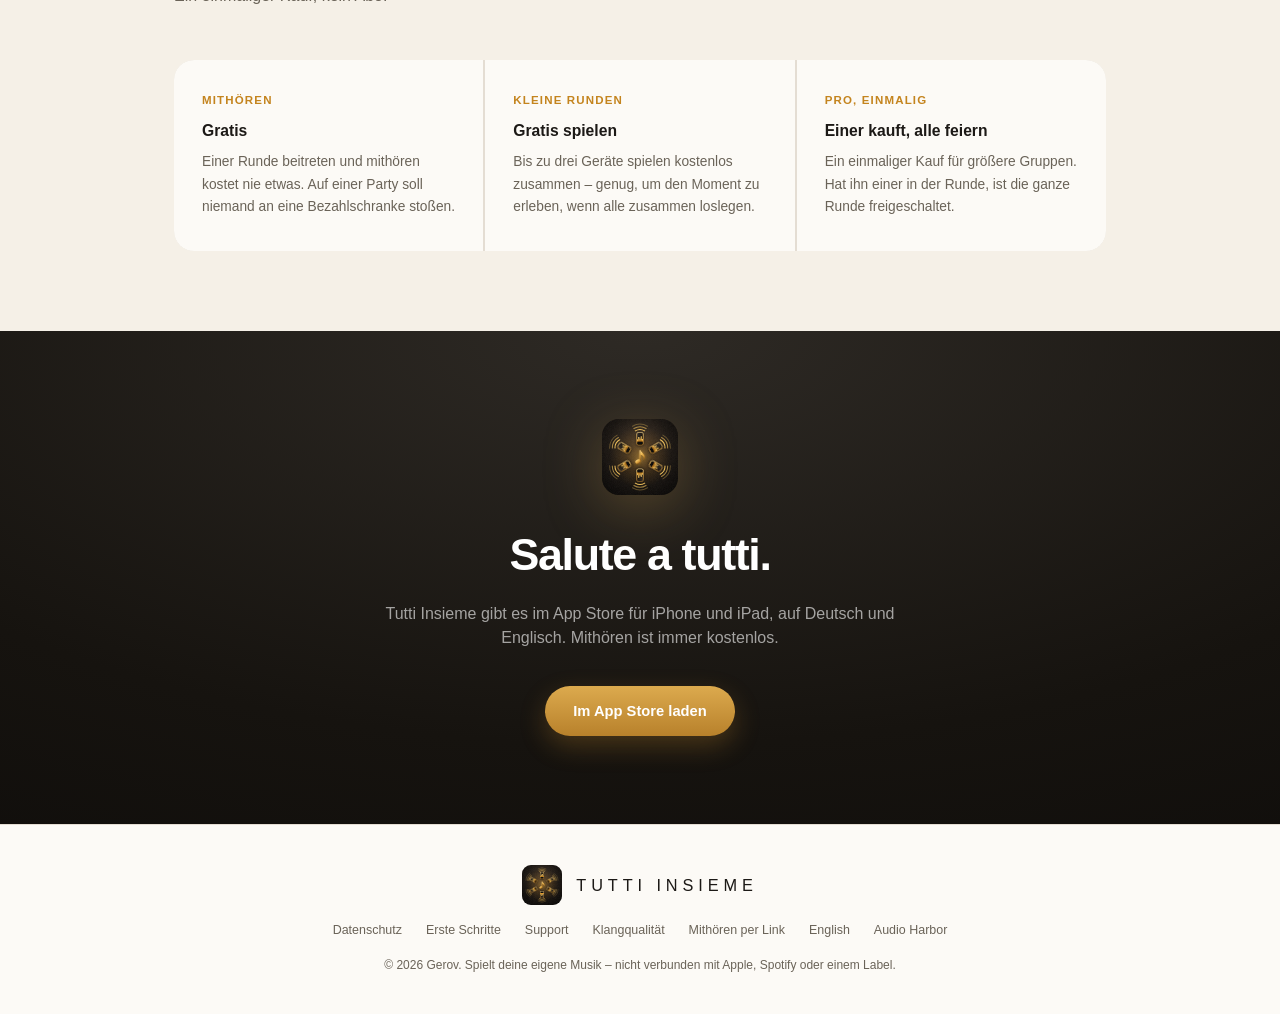
==== commit 98653d81: "Update website from tutti-insieme-develop 0c3faa0" ====
--- a/docs/de.html
+++ b/docs/de.html
@@ -5,6 +5,7 @@
   <meta name="viewport" content="width=device-width, initial-scale=1.0" />
   <title>Tutti Insieme — Deine Musik synchron auf jedem iPhone</title>
   <meta name="description" content="Spiel deine eigene Musik auf allen iPhones und iPads im Raum, synchron. Ein Gerät spielt, alle hören denselben Takt. Ohne Lautsprecher, ohne Konto." />
+  <meta name="apple-itunes-app" content="app-id=6829504149" />
   <link rel="canonical" href="https://petergerov.github.io/tutti-insieme/de.html" />
   <link rel="alternate" hreflang="en" href="https://petergerov.github.io/tutti-insieme/" />
   <link rel="alternate" hreflang="de" href="https://petergerov.github.io/tutti-insieme/de.html" />
@@ -53,6 +54,8 @@
         "de"
       ],
       "isAccessibleForFree": true,
+      "installUrl": "https://apps.apple.com/at/app/tutti-insieme/id6829504149?l=de-DE",
+      "sameAs": "https://apps.apple.com/at/app/tutti-insieme/id6829504149?l=de-DE",
       "image": "https://petergerov.github.io/tutti-insieme/icon-180.png",
       "screenshot": [
         "https://petergerov.github.io/tutti-insieme/screenshots/de-1-hero.jpg",
@@ -97,10 +100,11 @@
     <a href="#preis" class="nav-link">Preis</a>
     <a href="erste-schritte.html" class="nav-link">Erste Schritte</a>
     <a href="klangqualitaet.html" class="nav-link">Klangqualität</a>
+    <a href="mithoeren-per-link.html" class="nav-link">Mithören per Link</a>
   </div>
   <div class="nav-right">
     <a href="./" class="lang" hreflang="en" lang="en">EN</a>
-    <a href="#holen" class="nav-cta">Bald verfügbar</a>
+    <a href="https://apps.apple.com/at/app/tutti-insieme/id6829504149?l=de-DE" class="nav-cta">App Store</a>
   </div>
 </nav>
 
@@ -133,7 +137,7 @@
       <h1>Jedes Handy.<br>Ein <em>Song</em>.</h1>
       <p>Tutti Insieme macht aus den Handys im Raum eine Musikanlage. Ein Gerät spielt – alle anderen hören denselben Takt im selben Moment. Ohne Lautsprecher, ohne Router, ohne Konto.</p>
       <div class="hero-actions">
-        <a href="#holen" class="btn-primary">Bald im App Store</a>
+        <a href="https://apps.apple.com/at/app/tutti-insieme/id6829504149?l=de-DE" class="btn-primary">Im App Store laden</a>
         <a href="#so-gehts" class="btn-secondary">So geht’s</a>
       </div>
       <p class="hero-trust">Kein Konto · Kein Streaming · WLAN, direkt oder persönlicher Hotspot · Deutsch &amp; English</p>
@@ -290,6 +294,13 @@
         <p>Gleiches WLAN, persönlicher Hotspot oder direkt von Gerät zu Gerät – am Strand, im Auto, auf dem Campingplatz.</p>
       </div>
     </div>
+    <div class="guide-teaser">
+      <div>
+        <h3>Jemand ohne die App?</h3>
+        <p>Android-Handys und Computer hören im Browser mit: QR-Code scannen, „Mithören starten“ tippen, synchron mit allen. Kommt mit Version 1.0.1.</p>
+      </div>
+      <a href="mithoeren-per-link.html" class="btn-secondary">Mithören per Link</a>
+    </div>
   </div>
 </section>
 
@@ -391,8 +402,8 @@
 <section class="cta-section" id="holen">
   <img class="cta-mark" src="mark.svg" alt="" width="76" height="76" />
   <h2>Salute a tutti.</h2>
-  <p>Tutti Insieme entsteht gerade für iPhone und iPad, auf Deutsch und Englisch. Im App Store ist es noch nicht – das sagen wir hier, nicht im Kleingedruckten.</p>
-  <span class="btn-cta">Bald verfügbar</span>
+  <p>Tutti Insieme gibt es im App Store für iPhone und iPad, auf Deutsch und Englisch. Mithören ist immer kostenlos.</p>
+  <a href="https://apps.apple.com/at/app/tutti-insieme/id6829504149?l=de-DE" class="btn-cta">Im App Store laden</a>
 </section>
 
 <footer>
@@ -405,6 +416,7 @@
     <a href="erste-schritte.html">Erste Schritte</a>
     <a href="support.html#de">Support</a>
     <a href="klangqualitaet.html">Klangqualität</a>
+    <a href="mithoeren-per-link.html">Mithören per Link</a>
     <a href="./" hreflang="en" lang="en">English</a>
     <a href="https://petergerov.github.io/audio-harbor/">Audio Harbor</a>
   </div>
--- a/docs/site.css
+++ b/docs/site.css
@@ -416,6 +416,9 @@
 .page h2 { font-size: 1.05rem; font-weight: 600; margin: 28px 0 8px; }
 .page p { font-size: 0.95rem; color: var(--secondary); margin-bottom: 14px; line-height: 1.6; }
 .page ul { margin: 0 0 14px 18px; color: var(--secondary); font-size: 0.95rem; line-height: 1.6; }
+.page ol { margin: 0 0 14px 20px; color: var(--secondary); font-size: 0.95rem; line-height: 1.6; }
+.page li + li { margin-top: 6px; }
+.page code { font-size: 0.85em; background: var(--bg2); padding: 1px 5px; border-radius: 5px; }
 .page section + section { margin-top: 56px; padding-top: 40px; border-top: 1px solid var(--border); }
 .page .table-wrap { overflow-x: auto; margin: 4px 0 16px; border: 1px solid var(--border); border-radius: var(--radius); }
 .page table { width: 100%; border-collapse: collapse; font-size: 0.9rem; }
@@ -427,12 +430,18 @@
 .page .num { text-align: right; white-space: nowrap; font-variant-numeric: tabular-nums; }
 .page .note { font-size: 0.8rem; color: var(--muted); }
 
-/* Seven links need room: closer together first, then only the links to other pages. */
-@media (max-width: 1280px) {
+/* Eight links need room: closer together first, then only the links to other pages. */
+@media (max-width: 1400px) {
   .nav-links { gap: 22px; }
 }
-@media (max-width: 1200px) {
+@media (max-width: 1375px) {
   .nav-link[href*="#"] { display: none; }
+}
+@media (max-width: 960px) {
+  .nav-links { gap: 16px; }
+}
+@media (max-width: 890px) {
+  .nav-links { display: none; }
 }
 @media (max-width: 760px) {
   nav { padding: 0 20px; }
